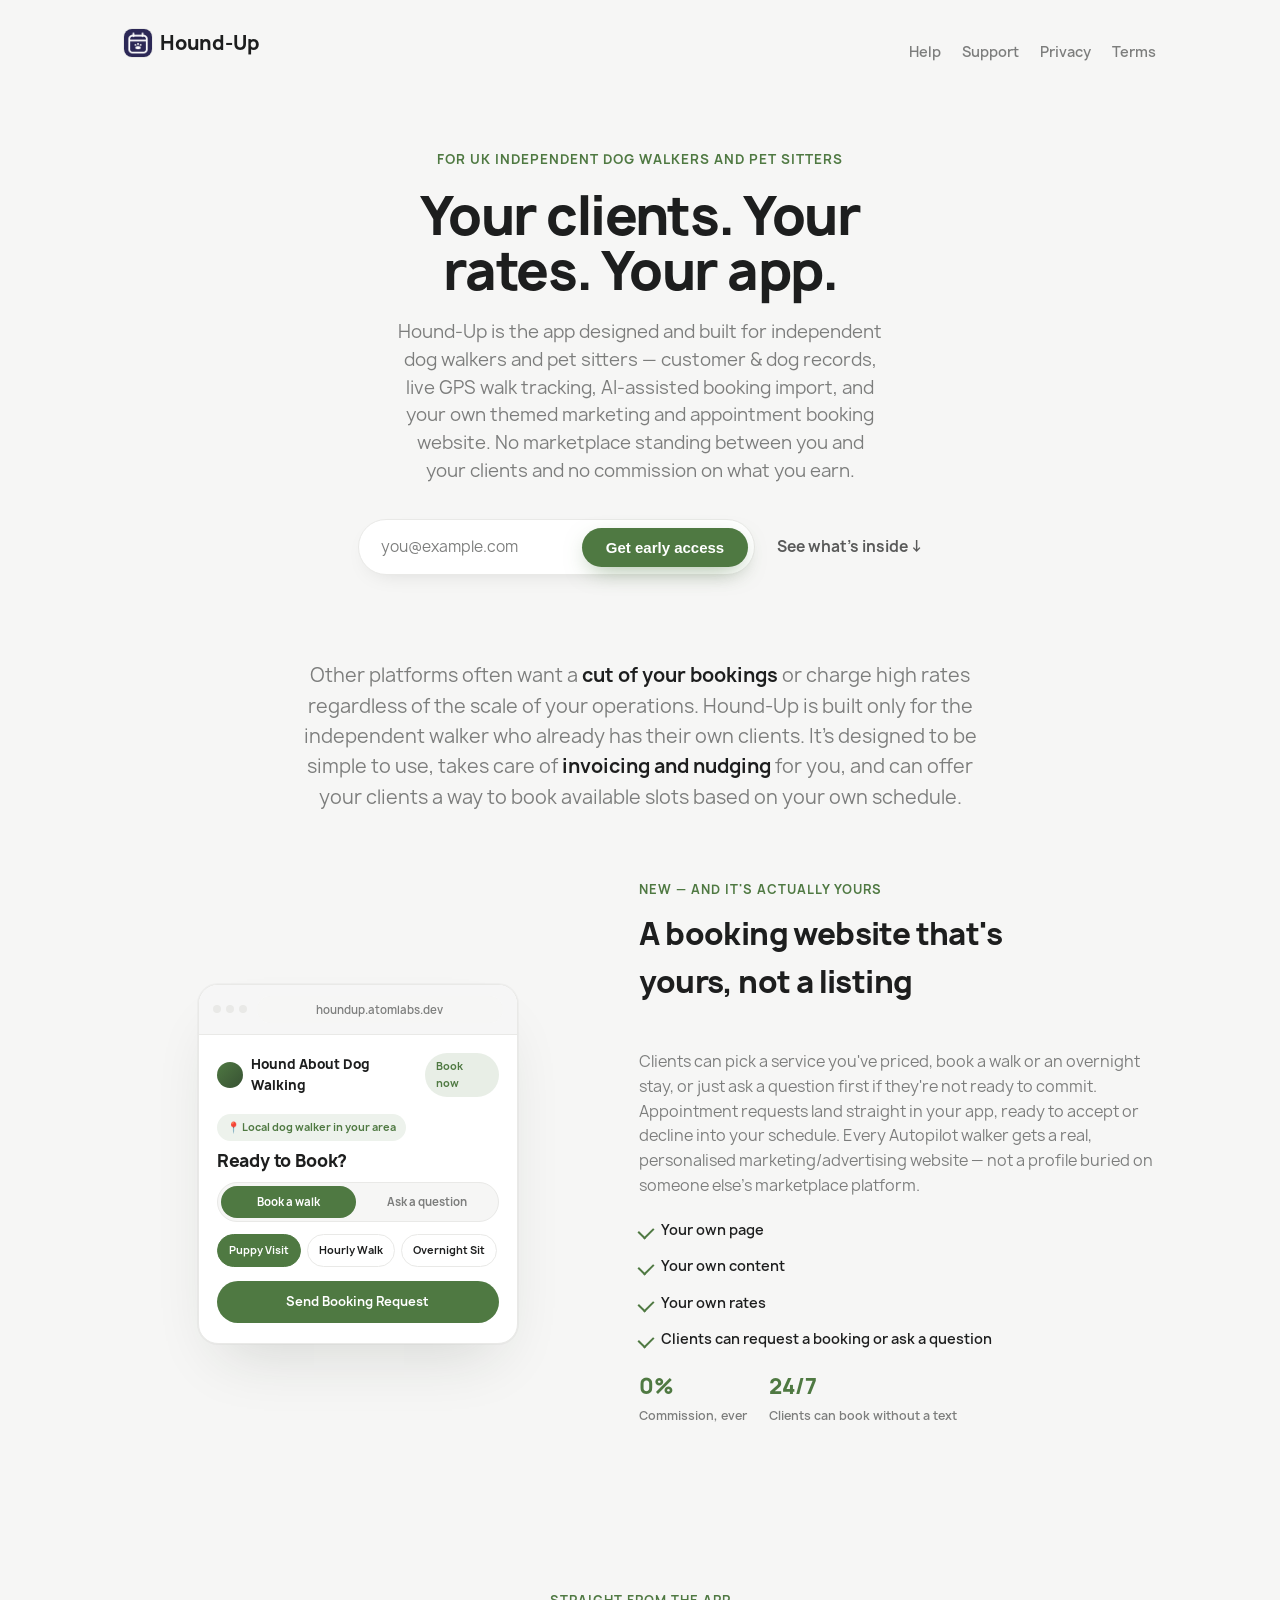
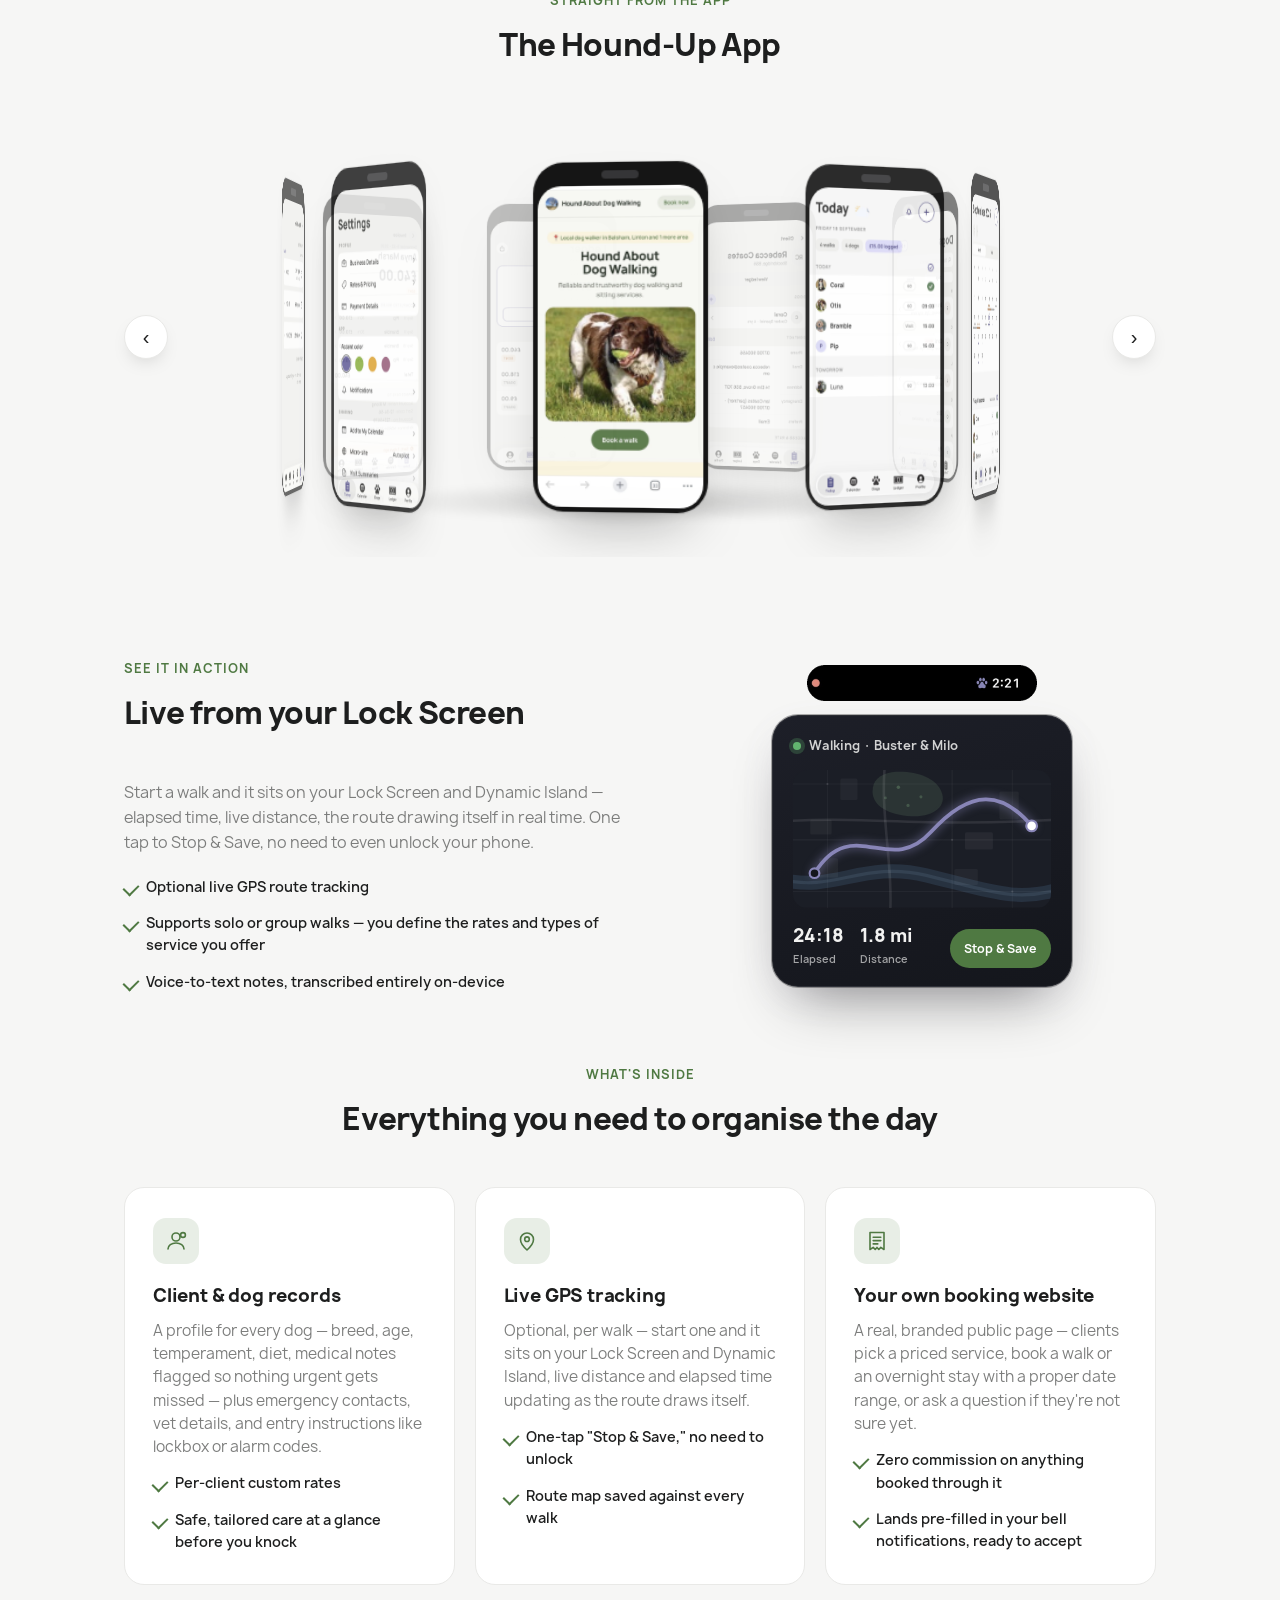
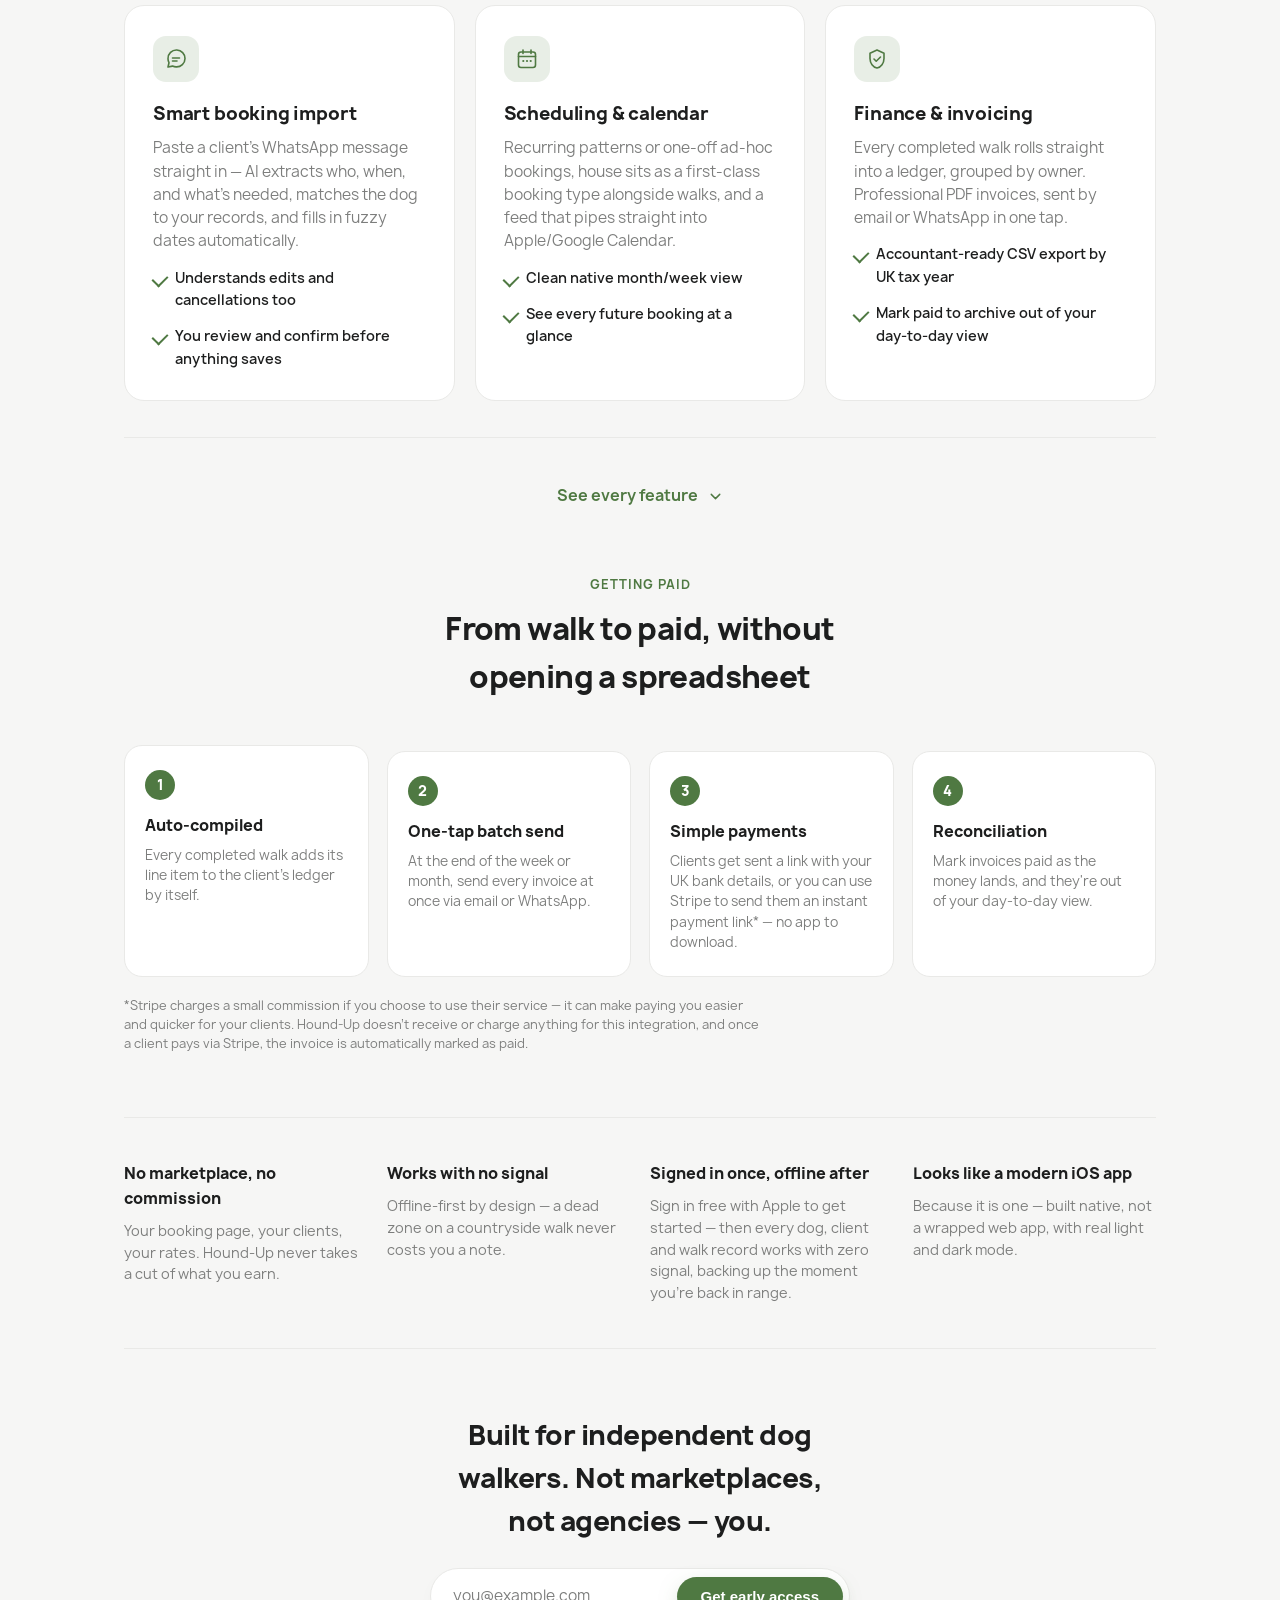
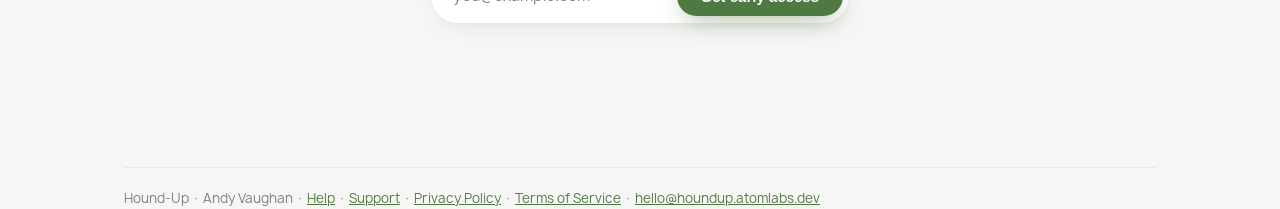
==== index.html @ 6f689011 "Polish marketing copy: consistent audience wording, new hero headline, drop stale beta note Meta tag" ====
<!doctype html>
<html lang="en">
<head>
<meta charset="utf-8">
<meta name="viewport" content="width=device-width, initial-scale=1">
<title>Hound-Up — The dog-walking app built for you, not a marketplace</title>
<meta name="description" content="Hound-Up is the offline-first iOS app built exclusively for UK independent dog walkers and pet sitters — your own branded booking website, live GPS walk tracking, AI-assisted booking import, and invoicing that's entirely yours. No marketplace, no commission, ever.">
<meta property="og:type" content="website">
<meta property="og:url" content="https://houndup.atomlabs.dev/">
<meta property="og:title" content="Hound-Up — The dog-walking app built for you, not a marketplace">
<meta property="og:description" content="The offline-first iOS app built exclusively for UK independent dog walkers and pet sitters — your own branded booking website, live GPS walk tracking, AI-assisted booking import, and invoicing that's entirely yours.">
<meta property="og:image" content="https://houndup.atomlabs.dev/img/screens/today.jpg">
<meta name="twitter:card" content="summary_large_image">
<meta name="twitter:title" content="Hound-Up — The dog-walking app built for you, not a marketplace">
<meta name="twitter:description" content="The offline-first iOS app built exclusively for UK independent dog walkers and pet sitters — your own branded booking website, live GPS walk tracking, AI-assisted booking import, and invoicing that's entirely yours.">
<meta name="twitter:image" content="https://houndup.atomlabs.dev/img/screens/today.jpg">
<link rel="icon" href="img/favicon-32.png" sizes="32x32">
<link rel="icon" href="img/favicon-16.png" sizes="16x16">
<link rel="apple-touch-icon" href="img/apple-touch-icon.png">
<link rel="stylesheet" href="style.css?v=2">
<link rel="stylesheet" href="marketing.css?v=7">
</head>
<body>

<div class="wrap wrap--wide">
  <header class="top">
    <a class="brand" href="/">
      <span class="brand-mark" aria-hidden="true">
        <img src="img/logo-mark.png" alt="" width="32" height="32">
      </span>
      Hound-Up
    </a>
    <nav>
      <a href="/help.html">Help</a>
      <a href="/support.html">Support</a>
      <a href="/privacy.html">Privacy</a>
      <a href="/terms.html">Terms</a>
    </nav>
  </header>
</div>

<main>

  <section class="hero">
    <div class="wrap wrap--wide hero-inner">
      <p class="eyebrow">For UK independent dog walkers and pet sitters</p>
      <h1>Your clients. Your rates. Your app.</h1>
      <p class="hero-sub">Hound-Up is the app designed and built for independent dog walkers and pet
        sitters — customer &amp; dog records, live GPS walk tracking, AI-assisted booking import, and
        your own themed marketing and appointment booking website. No marketplace standing between
        you and your clients and no commission on what you earn.</p>
      <div class="hero-cta">
        <form class="waitlist-form" data-waitlist-form novalidate>
          <label class="sr-only" for="waitlist-email-hero">Email address</label>
          <input class="waitlist-input" id="waitlist-email-hero" type="email" name="email" placeholder="you@example.com" required autocomplete="email">
          <button class="btn-hero" type="submit">Get early access</button>
        </form>
        <a class="btn-ghost" href="#features">See what's inside ↓</a>
      </div>
      <p class="waitlist-status" data-waitlist-status aria-live="polite"></p>
    </div>
  </section>

  <section class="pain reveal">
    <div class="wrap wrap--wide">
      <p class="pain-text">Other platforms often want a <strong>cut of your bookings</strong> or
        charge high rates regardless of the scale of your operations. Hound-Up is built only for
        the independent walker who already has their own clients. It's designed to be simple to
        use, takes care of <strong>invoicing and nudging</strong> for you, and can offer your
        clients a way to book available slots based on your own schedule.</p>
    </div>
  </section>

  <section class="site-showcase">
    <div class="wrap wrap--wide site-showcase-grid">
      <div class="ss-visual reveal" style="--index:0" aria-hidden="true">
        <div class="browser-card">
          <div class="browser-chrome">
            <div class="browser-dots"><span></span><span></span><span></span></div>
            <div class="browser-url">houndup.atomlabs.dev</div>
          </div>
          <div class="bc-body">
            <div class="bc-topbar">
              <div class="bc-brand"><span class="bc-avatar"></span> Hound About Dog Walking</div>
              <span class="bc-book-now">Book now</span>
            </div>
            <span class="bc-pin">📍 Local dog walker in your area</span>
            <h4>Ready to Book?</h4>
            <div class="bc-tabs">
              <div class="bc-tab on">Book a walk</div>
              <div class="bc-tab">Ask a question</div>
            </div>
            <div class="bc-pills">
              <span class="bc-pill on">Puppy Visit</span>
              <span class="bc-pill">Hourly Walk</span>
              <span class="bc-pill">Overnight Sit</span>
            </div>
            <span class="bc-cta">Send Booking Request</span>
          </div>
        </div>
      </div>
      <div class="ss-copy reveal" style="--index:1">
        <p class="section-eyebrow" style="text-align:left">New — and it's actually yours</p>
        <h2 class="section-title" style="text-align:left; margin-left:0;">A booking website that's yours, not a listing</h2>
        <p class="la-text" style="text-align:left; margin-left:0;">Clients can pick a service
          you've priced, book a walk or an overnight stay, or just ask a question first if they're
          not ready to commit. Appointment requests land straight in your app, ready to accept or
          decline into your schedule. Every Autopilot walker gets a real, personalised
          marketing/advertising website — not a profile buried on someone else's marketplace
          platform.</p>
        <ul class="feature-list">
          <li>Your own page</li>
          <li>Your own content</li>
          <li>Your own rates</li>
          <li>Clients can request a booking or ask a question</li>
        </ul>
        <div class="stat-strip">
          <div><b>0%</b><span>Commission, ever</span></div>
          <div><b>24/7</b><span>Clients can book without a text</span></div>
        </div>
      </div>
    </div>
  </section>

  <section class="screens">
    <div class="wrap wrap--wide">
      <p class="section-eyebrow">Straight from the app</p>
      <h2 class="section-title">The Hound-Up App</h2>
      <div class="screens-carousel-wrap">
        <button class="carousel-arrow carousel-prev" type="button" data-carousel-prev aria-label="Previous screenshot">‹</button>
        <div class="carousel3d-stage" data-carousel-stage>
          <div class="carousel3d-ring" data-carousel-ring>
            <div class="carousel3d-card" data-carousel-card>
              <figure class="screen-frame reveal" tabindex="0" role="button" aria-label="Enlarge screenshot: Today screen" data-lightbox-trigger data-full-src="img/screens/today.jpg" data-full-alt="Hound-Up's Today screen, showing a walker's real bookings for the day">
                <img src="img/screens/today.jpg" alt="Hound-Up's Today screen, showing a walker's real bookings for the day" loading="lazy">
              </figure>
            </div>
            <div class="carousel3d-card" data-carousel-card>
              <figure class="screen-frame reveal" tabindex="0" role="button" aria-label="Enlarge screenshot: Calendar screen" data-lightbox-trigger data-full-src="img/screens/calendar.jpg" data-full-alt="Hound-Up's Calendar screen, showing a month of booked walks">
                <img src="img/screens/calendar.jpg" alt="Hound-Up's Calendar screen, showing a month of booked walks" loading="lazy">
              </figure>
            </div>
            <div class="carousel3d-card" data-carousel-card>
              <figure class="screen-frame reveal" tabindex="0" role="button" aria-label="Enlarge screenshot: Dogs screen" data-lightbox-trigger data-full-src="img/screens/dogs.jpg" data-full-alt="Hound-Up's Dogs screen, showing client and dog records with a flagged medical note">
                <img src="img/screens/dogs.jpg" alt="Hound-Up's Dogs screen, showing client and dog records with a flagged medical note" loading="lazy">
              </figure>
            </div>
            <div class="carousel3d-card" data-carousel-card>
              <figure class="screen-frame reveal" tabindex="0" role="button" aria-label="Enlarge screenshot: Client screen" data-lightbox-trigger data-full-src="img/screens/client.jpg" data-full-alt="Hound-Up's Client screen, showing a client's contact details, dogs, and access instructions">
                <img src="img/screens/client.jpg" alt="Hound-Up's Client screen, showing a client's contact details, dogs, and access instructions" loading="lazy">
              </figure>
            </div>
            <div class="carousel3d-card" data-carousel-card>
              <figure class="screen-frame reveal" tabindex="0" role="button" aria-label="Enlarge screenshot: Ledger screen" data-lightbox-trigger data-full-src="img/screens/ledger.jpg" data-full-alt="Hound-Up's Ledger screen, showing outstanding invoices grouped by owner">
                <img src="img/screens/ledger.jpg" alt="Hound-Up's Ledger screen, showing outstanding invoices grouped by owner" loading="lazy">
              </figure>
            </div>
            <div class="carousel3d-card" data-carousel-card>
              <figure class="screen-frame reveal" tabindex="0" role="button" aria-label="Enlarge screenshot: Invoice screen" data-lightbox-trigger data-full-src="img/screens/invoice.jpg" data-full-alt="Hound-Up's Invoice screen, showing a sent invoice's walk-by-walk breakdown and payment status">
                <img src="img/screens/invoice.jpg" alt="Hound-Up's Invoice screen, showing a sent invoice's walk-by-walk breakdown and payment status" loading="lazy">
              </figure>
            </div>
            <div class="carousel3d-card" data-carousel-card>
              <figure class="screen-frame reveal" tabindex="0" role="button" aria-label="Enlarge screenshot: Rates and Pricing screen" data-lightbox-trigger data-full-src="img/screens/rates.jpg" data-full-alt="Hound-Up's Rates and Pricing screen, showing a walker's own priced services">
                <img src="img/screens/rates.jpg" alt="Hound-Up's Rates and Pricing screen, showing a walker's own priced services" loading="lazy">
              </figure>
            </div>
            <div class="carousel3d-card" data-carousel-card>
              <figure class="screen-frame reveal" tabindex="0" role="button" aria-label="Enlarge screenshot: Settings screen" data-lightbox-trigger data-full-src="img/screens/settings.jpg" data-full-alt="Hound-Up's Settings screen, showing the choice of accent colours">
                <img src="img/screens/settings.jpg" alt="Hound-Up's Settings screen, showing the choice of accent colours" loading="lazy">
              </figure>
            </div>
            <div class="carousel3d-card" data-carousel-card>
              <figure class="screen-frame reveal" tabindex="0" role="button" aria-label="Enlarge screenshot: your own booking page" data-lightbox-trigger data-full-src="img/screens/microsite.jpg" data-full-alt="A real Hound-Up walker's own booking page, live on the web">
                <img src="img/screens/microsite.jpg" alt="A real Hound-Up walker's own booking page, live on the web" loading="lazy">
              </figure>
            </div>
          </div>
        </div>
        <button class="carousel-arrow carousel-next" type="button" data-carousel-next aria-label="Next screenshot">›</button>
      </div>
    </div>
  </section>

  <div class="lightbox" data-lightbox aria-hidden="true">
    <button class="lightbox-close" type="button" data-lightbox-close aria-label="Close">✕</button>
    <img data-lightbox-img src="" alt="">
  </div>

  <section class="live-activity">
    <div class="wrap wrap--wide live-activity-grid">
      <div class="live-activity-copy reveal" style="--index:0">
        <p class="section-eyebrow" style="text-align:left">See it in action</p>
        <h2 class="section-title" style="text-align:left; margin-left:0;">Live from your Lock Screen</h2>
        <p class="la-text">Start a walk and it sits on your Lock Screen and Dynamic Island —
          elapsed time, live distance, the route drawing itself in real time. One tap to Stop &amp;
          Save, no need to even unlock your phone.</p>
        <ul class="feature-list">
          <li>Optional live GPS route tracking</li>
          <li>Supports solo or group walks — you define the rates and types of service you offer</li>
          <li>Voice-to-text notes, transcribed entirely on-device</li>
        </ul>
      </div>
      <div class="la-visual reveal" style="--index:1" aria-hidden="true">
        <img class="la-island-shot" src="img/screens/dynamic-island.png" alt="A real Dynamic Island showing a live Hound-Up walk, 2 minutes 21 seconds in" loading="lazy">
        <div class="la-card">
          <div class="la-card-top">
            <span class="la-dot"></span>
            <span>Walking &middot; Buster &amp; Milo</span>
          </div>
          <div class="la-map">
            <svg class="la-map-bg" viewBox="0 0 240 128" preserveAspectRatio="none">
              <rect width="240" height="128" fill="#1b1e26"/>

              <!-- Park — an organic blob, not a rectangle, with a scatter of tree dots -->
              <path d="M92 2C112 0,132 6,138 20C144 34,130 44,110 43C90 42,74 34,74 20C74 10,80 4,92 2Z" fill="#7fa87f" opacity="0.16"/>
              <circle cx="98" cy="16" r="1.6" fill="#7fa87f" opacity="0.35"/>
              <circle cx="119" cy="25" r="1.4" fill="#7fa87f" opacity="0.3"/>
              <circle cx="107" cy="33" r="1.5" fill="#7fa87f" opacity="0.3"/>
              <circle cx="86" cy="26" r="1.3" fill="#7fa87f" opacity="0.28"/>

              <!-- River — a soft outer band with a brighter centre line, like light on water -->
              <path d="M-10 102C38 114,66 84,124 98S208 124,250 110" stroke="#6f9fd6" stroke-opacity="0.15" stroke-width="13" fill="none" stroke-linecap="round"/>
              <path d="M-10 102C38 114,66 84,124 98S208 124,250 110" stroke="#a9c9e8" stroke-opacity="0.1" stroke-width="3" fill="none" stroke-linecap="round"/>

              <!-- City blocks, irregular sizes rather than a repeating tile -->
              <rect x="16" y="46" width="20" height="14" rx="1.5" fill="#ffffff" opacity="0.045"/>
              <rect x="44" y="8" width="16" height="20" rx="1.5" fill="#ffffff" opacity="0.04"/>
              <rect x="160" y="58" width="26" height="16" rx="1.5" fill="#ffffff" opacity="0.05"/>
              <rect x="192" y="20" width="18" height="26" rx="1.5" fill="#ffffff" opacity="0.045"/>
              <rect x="150" y="92" width="22" height="15" rx="1.5" fill="#ffffff" opacity="0.04"/>
              <rect x="24" y="82" width="18" height="18" rx="1.5" fill="#ffffff" opacity="0.045"/>

              <!-- Minor residential streets — thin, dim, unevenly spaced -->
              <path d="M-10 13H250" stroke="#ffffff" stroke-opacity="0.045"/>
              <path d="M-10 65H250" stroke="#ffffff" stroke-opacity="0.05"/>
              <path d="M-10 113H250" stroke="#ffffff" stroke-opacity="0.04"/>
              <path d="M32-10V140" stroke="#ffffff" stroke-opacity="0.045"/>
              <path d="M148-10V140" stroke="#ffffff" stroke-opacity="0.05"/>
              <path d="M204-10V140" stroke="#ffffff" stroke-opacity="0.04"/>

              <!-- Arterial roads — thicker, brighter, gently curved rather than ruler-straight -->
              <path d="M-10 48C60 42,120 54,250 46" stroke="#ffffff" stroke-opacity="0.09" stroke-width="2.4" stroke-linecap="round" fill="none"/>
              <path d="M86-10C80 40,94 88,90 140" stroke="#ffffff" stroke-opacity="0.09" stroke-width="2.4" stroke-linecap="round" fill="none"/>

              <!-- Intersection markers -->
              <circle cx="32" cy="13" r="1" fill="#ffffff" opacity="0.12"/>
              <circle cx="148" cy="65" r="1" fill="#ffffff" opacity="0.12"/>
              <circle cx="204" cy="113" r="1" fill="#ffffff" opacity="0.12"/>
            </svg>
            <svg class="la-route" viewBox="0 0 240 128" fill="none">
              <path class="la-route-shadow" d="M20 96C55 40,90 100,128 58S195 20,222 52"/>
              <path class="la-route-line" d="M20 96C55 40,90 100,128 58S195 20,222 52"/>
              <circle class="la-route-start" cx="20" cy="96" r="4.5"/>
              <g transform="translate(222 52)">
                <circle class="la-pulse" r="5"/>
                <circle class="la-dot-current" r="5"/>
              </g>
            </svg>
          </div>
          <div class="la-card-bottom">
            <div><b>24:18</b><span>Elapsed</span></div>
            <div><b>1.8 mi</b><span>Distance</span></div>
            <button class="la-stop" type="button">Stop &amp; Save</button>
          </div>
        </div>
      </div>
    </div>
  </section>

  <section class="features" id="features">
    <div class="wrap wrap--wide">
      <p class="section-eyebrow">What's inside</p>
      <h2 class="section-title">Everything you need to organise the day</h2>

      <div class="feature-grid">

        <article class="feature-card reveal" style="--index:0">
          <div class="feature-icon" aria-hidden="true">
            <svg viewBox="0 0 24 24" fill="none"><path d="M12 12a4 4 0 100-8 4 4 0 000 8zM4 20c0-3.5 3.5-6 8-6s8 2.5 8 6" stroke="currentColor" stroke-width="1.6" stroke-linecap="round" stroke-linejoin="round"/><circle cx="19" cy="6" r="2.4" stroke="currentColor" stroke-width="1.6"/></svg>
          </div>
          <h3>Client &amp; dog records</h3>
          <p>A profile for every dog — breed, age, temperament, diet, medical notes flagged so
            nothing urgent gets missed — plus emergency contacts, vet details, and entry
            instructions like lockbox or alarm codes.</p>
          <ul class="feature-list">
            <li>Per-client custom rates</li>
            <li>Safe, tailored care at a glance before you knock</li>
          </ul>
        </article>

        <article class="feature-card reveal" style="--index:1">
          <div class="feature-icon" aria-hidden="true">
            <svg viewBox="0 0 24 24" fill="none"><path d="M12 21s-6.5-5.8-6.5-10.5A6.5 6.5 0 0112 4a6.5 6.5 0 016.5 6.5C18.5 15.2 12 21 12 21z" stroke="currentColor" stroke-width="1.6" stroke-linejoin="round"/><circle cx="12" cy="10.2" r="2.3" stroke="currentColor" stroke-width="1.6"/></svg>
          </div>
          <h3>Live GPS tracking</h3>
          <p>Optional, per walk — start one and it sits on your Lock Screen and Dynamic Island,
            live distance and elapsed time updating as the route draws itself.</p>
          <ul class="feature-list">
            <li>One-tap "Stop &amp; Save," no need to unlock</li>
            <li>Route map saved against every walk</li>
          </ul>
        </article>

        <article class="feature-card reveal" style="--index:2">
          <div class="feature-icon" aria-hidden="true">
            <svg viewBox="0 0 24 24" fill="none"><path d="M5 3.5h14v17l-3.2-2.1-2 2.1-1.8-2.1-1.8 2.1-2-2.1L5 20.5v-17z" stroke="currentColor" stroke-width="1.6" stroke-linejoin="round"/><path d="M8.2 8.3h7.6M8.2 11.6h7.6M8.2 14.9h4.6" stroke="currentColor" stroke-width="1.6" stroke-linecap="round"/></svg>
          </div>
          <h3>Your own booking website</h3>
          <p>A real, branded public page — clients pick a priced service, book a walk or an
            overnight stay with a proper date range, or ask a question if they're not sure yet.</p>
          <ul class="feature-list">
            <li>Zero commission on anything booked through it</li>
            <li>Lands pre-filled in your bell notifications, ready to accept</li>
          </ul>
        </article>

        <article class="feature-card reveal" style="--index:3">
          <div class="feature-icon" aria-hidden="true">
            <svg viewBox="0 0 24 24" fill="none"><path d="M21 11.5a8.4 8.4 0 01-8.9 8.4c-1.3 0-2.5-.3-3.6-.8L4 20l1-4.3a8.3 8.3 0 01-1-4A8.4 8.4 0 0112.9 3a8.5 8.5 0 018.1 8.5z" stroke="currentColor" stroke-width="1.6" stroke-linejoin="round"/><path d="M8.5 11h7M8.5 14h4.5" stroke="currentColor" stroke-width="1.6" stroke-linecap="round"/></svg>
          </div>
          <h3>Smart booking import</h3>
          <p>Paste a client's WhatsApp message straight in — AI extracts who, when, and what's
            needed, matches the dog to your records, and fills in fuzzy dates automatically.</p>
          <ul class="feature-list">
            <li>Understands edits and cancellations too</li>
            <li>You review and confirm before anything saves</li>
          </ul>
        </article>

        <article class="feature-card reveal" style="--index:4">
          <div class="feature-icon" aria-hidden="true">
            <svg viewBox="0 0 24 24" fill="none"><rect x="3.5" y="5" width="17" height="15.5" rx="2.5" stroke="currentColor" stroke-width="1.6"/><path d="M3.5 9.5h17M8 3v3.5M16 3v3.5" stroke="currentColor" stroke-width="1.6" stroke-linecap="round"/><circle cx="8.3" cy="14" r="1.1" fill="currentColor"/><circle cx="12" cy="14" r="1.1" fill="currentColor"/><circle cx="15.7" cy="14" r="1.1" fill="currentColor"/></svg>
          </div>
          <h3>Scheduling &amp; calendar</h3>
          <p>Recurring patterns or one-off ad-hoc bookings, house sits as a first-class booking
            type alongside walks, and a feed that pipes straight into Apple/Google Calendar.</p>
          <ul class="feature-list">
            <li>Clean native month/week view</li>
            <li>See every future booking at a glance</li>
          </ul>
        </article>

        <article class="feature-card reveal" style="--index:5">
          <div class="feature-icon" aria-hidden="true">
            <svg viewBox="0 0 24 24" fill="none"><path d="M12 3l7 3.2v5.3c0 4.6-3 8.7-7 9.5-4-.8-7-4.9-7-9.5V6.2L12 3z" stroke="currentColor" stroke-width="1.6" stroke-linejoin="round"/><path d="M9 12l2.2 2.2L15.5 10" stroke="currentColor" stroke-width="1.6" stroke-linecap="round" stroke-linejoin="round"/></svg>
          </div>
          <h3>Finance &amp; invoicing</h3>
          <p>Every completed walk rolls straight into a ledger, grouped by owner. Professional
            PDF invoices, sent by email or WhatsApp in one tap.</p>
          <ul class="feature-list">
            <li>Accountant-ready CSV export by UK tax year</li>
            <li>Mark paid to archive out of your day-to-day view</li>
          </ul>
        </article>

      </div>

      <details class="all-features reveal">
        <summary>
          <span>See every feature</span>
          <svg viewBox="0 0 24 24" fill="none" class="chev"><path d="M6 9l6 6 6-6" stroke="currentColor" stroke-width="2" stroke-linecap="round" stroke-linejoin="round"/></svg>
        </summary>

        <div class="all-features-body">

          <div class="feat-topic">
            <h3>🐕 Client &amp; Dog Records</h3>
            <ul>
              <li>Full profile per dog — breed, sex, age (or birthdate), temperament, diet notes</li>
              <li>Medical notes with a flagged <strong>MEDICAL</strong> badge so nothing urgent gets missed</li>
              <li>Vet name, phone and address on file for every dog</li>
              <li>Emergency contacts and home-entry instructions (lockbox codes, alarm codes) stored per client</li>
              <li>Custom rates per client — override your defaults for anyone, without fuss</li>
              <li>Dog photos and colour-tagged avatars throughout the app</li>
            </ul>
          </div>

          <div class="feat-topic">
            <h3>🌐 Your Own Booking Website</h3>
            <ul>
              <li>A real, branded public page for your business — not a listing on somebody else's marketplace <span class="pro-tag">Pro</span></li>
              <li>Clients pick from your own priced services — a flat-rate visit, an hourly walk, or an overnight sit</li>
              <li>Overnight-sit bookings collect a proper FROM/TO date range, never squeezed into a single day</li>
              <li>A separate "Ask a question" enquiry form for anyone not ready to pick a date yet</li>
              <li>Every request lands pre-filled in your bell notifications — accept and it opens already knowing the service, the date and, where it can, the client</li>
              <li>Enquiries email straight to your own inbox as well, so nothing gets missed</li>
              <li>Publish a live availability calendar so clients see your free slots before they even ask <span class="pro-tag">Pro</span></li>
              <li>Zero commission, ever — every booking made through your page is entirely yours</li>
            </ul>
          </div>

          <div class="feat-topic">
            <h3>📅 Scheduling &amp; Calendar</h3>
            <ul>
              <li>Recurring schedules (e.g. every Mon/Wed/Fri, or alternate-week fortnightly patterns)</li>
              <li>One-off ad-hoc bookings in seconds</li>
              <li>Clean native month/week calendar view</li>
              <li><strong>House sits</strong> built in as a first-class booking type alongside walks — hourly or multi-night, billed correctly either way</li>
              <li>Subscribeable calendar feed — pipe your bookings straight into Apple/Google Calendar</li>
            </ul>
          </div>

          <div class="feat-topic">
            <h3>🚶 Walk Logging &amp; Live Tracking</h3>
            <ul>
              <li>Log a walk before you go, or after the fact — no rigid timers required</li>
              <li>Flat-rate visits or hourly walks, billed automatically at the right rate</li>
              <li>Group walks with multiple dogs in one entry</li>
              <li><strong>Live GPS route tracking</strong> with real-time distance and duration</li>
              <li><strong>Dynamic Island &amp; Lock Screen</strong> live activity — see your walk running right from the lock screen, with a one-tap "Stop &amp; Save"</li>
              <li>Voice-to-text walk notes, transcribed entirely <strong>on-device</strong> — nothing ever leaves the phone</li>
              <li>Route map saved against every completed walk</li>
            </ul>
          </div>

          <div class="feat-topic">
            <h3>📩 Smart Booking Import</h3>
            <ul>
              <li>Paste a client's WhatsApp/text message straight in — AI extracts who, when, and what's needed</li>
              <li>Understands new bookings, recurring requests, <em>and</em> edits/cancellations to existing bookings</li>
              <li>Auto-matches the dog mentioned to your existing records</li>
              <li>Fills in fuzzy dates ("next Tuesday afternoon"), durations ("an hour's walk") and weekday patterns automatically</li>
              <li>You review and confirm everything before it's saved — always in control</li>
            </ul>
          </div>

          <div class="feat-topic">
            <h3>💷 Invoicing &amp; Finance</h3>
            <ul>
              <li>Every completed walk/sit rolls automatically into a per-client ledger</li>
              <li>Professional PDF invoices with your logo, business name and bank details</li>
              <li>Send invoices by email or WhatsApp in one tap</li>
              <li>Mark invoices paid and archive them out of your daily view</li>
              <li>Manual payment reminders (nudges) for anything overdue</li>
              <li>Monthly invoicing reminder notification, set to whatever day suits you</li>
              <li><strong>Accountant-ready CSV export by UK tax year</strong> (6 April–5 April, HMRC's own convention) — hand it straight to your accountant</li>
              <li>Accept <strong>card and Apple Pay</strong> via Stripe payment links — sign in free and we'll email you the moment you're paid</li>
              <li>Auto-nudge overdue invoices even with the app closed <span class="pro-tag">Pro</span></li>
              <li>Automatic post-walk visit summary emails to owners <span class="pro-tag">Pro</span></li>
            </ul>
          </div>

          <div class="feat-topic">
            <h3>🔒 Privacy &amp; Reliability</h3>
            <ul>
              <li>Sign in free with Apple to get started — no email, no password, takes a few seconds</li>
              <li>Works fully offline after that — client records, scheduling and walk logging all work with zero signal</li>
              <li>Everything — clients, dogs, walks, invoices, your own business profile — backs up automatically and stays in sync across your devices from the moment you sign in</li>
              <li>No ads, no analytics, no data harvesting</li>
              <li>Manual backup export/import any time</li>
            </ul>
          </div>

          <div class="feat-topic">
            <h3>🎨 Design</h3>
            <ul>
              <li>Modern, native iOS look and feel — Manrope type, clean cards, no clunk</li>
              <li>Full light and dark mode support, plus a choice of accent colours</li>
            </ul>
          </div>

          <div class="pro-summary">
            <p><strong>Free forever</strong> — every core workflow above: dogs, scheduling,
              walk/sit logging with live tracking, invoicing, ledger, card payments, manual send &amp; nudge,
              plus up to 10 active clients. Sign in free (Apple ID, no email or password) and it's all backed
              up and synced across your devices too, with your choice of email and/or an instant push the
              moment a client pays.</p>
            <p><strong>Autopilot</strong> — £9.99/mo: unlimited clients, your own booking website with
              a live availability page, instant booking-request push alerts, and auto-chasing overdue
              invoices by itself, even with the app closed.</p>
          </div>

        </div>
      </details>

    </div>
  </section>

  <section class="flow">
    <div class="wrap wrap--wide">
      <p class="section-eyebrow">Getting paid</p>
      <h2 class="section-title">From walk to paid, without opening a spreadsheet</h2>

      <ol class="flow-steps">
        <li class="reveal" style="--index:0">
          <span class="flow-num">1</span>
          <div>
            <h4>Auto-compiled</h4>
            <p>Every completed walk adds its line item to the client's ledger by itself.</p>
          </div>
        </li>
        <li class="reveal" style="--index:1">
          <span class="flow-num">2</span>
          <div>
            <h4>One-tap batch send</h4>
            <p>At the end of the week or month, send every invoice at once via email or WhatsApp.</p>
          </div>
        </li>
        <li class="reveal" style="--index:2">
          <span class="flow-num">3</span>
          <div>
            <h4>Simple payments</h4>
            <p>Clients get sent a link with your UK bank details, or you can use Stripe to send
              them an instant payment link* — no app to download.</p>
          </div>
        </li>
        <li class="reveal" style="--index:3">
          <span class="flow-num">4</span>
          <div>
            <h4>Reconciliation</h4>
            <p>Mark invoices paid as the money lands, and they're out of your day-to-day view.</p>
          </div>
        </li>
      </ol>
      <p class="flow-footnote">*Stripe charges a small commission if you choose to use their
        service — it can make paying you easier and quicker for your clients. Hound-Up doesn't
        receive or charge anything for this integration, and once a client pays via Stripe, the
        invoice is automatically marked as paid.</p>
    </div>
  </section>

  <section class="built-for">
    <div class="wrap wrap--wide">
      <div class="built-for-grid">
        <div class="built-for-item reveal" style="--index:0">
          <h4>No marketplace, no commission</h4>
          <p>Your booking page, your clients, your rates. Hound-Up never takes a cut of what you earn.</p>
        </div>
        <div class="built-for-item reveal" style="--index:1">
          <h4>Works with no signal</h4>
          <p>Offline-first by design — a dead zone on a countryside walk never costs you a note.</p>
        </div>
        <div class="built-for-item reveal" style="--index:2">
          <h4>Signed in once, offline after</h4>
          <p>Sign in free with Apple to get started — then every dog, client and walk record works with zero signal, backing up the moment you're back in range.</p>
        </div>
        <div class="built-for-item reveal" style="--index:3">
          <h4>Looks like a modern iOS app</h4>
          <p>Because it is one — built native, not a wrapped web app, with real light and dark mode.</p>
        </div>
      </div>
    </div>
  </section>

  <section class="final-cta">
    <div class="wrap wrap--wide final-cta-inner reveal">
      <h2>Built for independent dog walkers. Not marketplaces, not agencies — you.</h2>
      <form class="waitlist-form" data-waitlist-form novalidate>
        <label class="sr-only" for="waitlist-email-footer">Email address</label>
        <input class="waitlist-input" id="waitlist-email-footer" type="email" name="email" placeholder="you@example.com" required autocomplete="email">
        <button class="btn-hero" type="submit">Get early access</button>
      </form>
      <p class="waitlist-status" data-waitlist-status aria-live="polite"></p>
    </div>
  </section>

</main>

<div class="wrap wrap--wide">
  <footer>
    Hound-Up &middot; Andy Vaughan &middot; <a href="/help.html">Help</a> &middot; <a href="/support.html">Support</a> &middot; <a href="/privacy.html">Privacy Policy</a> &middot; <a href="/terms.html">Terms of Service</a> &middot; <a href="mailto:hello@houndup.atomlabs.dev">hello@houndup.atomlabs.dev</a>
  </footer>
</div>

<script src="reveal.js?v=1" defer></script>
<script src="carousel.js?v=1" defer></script>
<script src="waitlist.js?v=1" defer></script>
</body>
</html>
---- style.css ----
/* Neutrals match Hound-Up's own design tokens exactly — see
   Packages/DesignSystem/Sources/DesignSystem/Colors/ColorTokens.swift
   in the app repo (canvas/surface/ink/mutedBody/hairline). --accent is
   the microsite's own "meadow" green (supabase/functions/render-microsite/
   index.ts's THEMES.meadow), not the app's in-app Indigo — every web page
   (this one, help/terms/privacy/support) uses this same fixed brand
   colour, not a per-walker one. */
:root {
  --bg: #f6f6f5;
  --surface: #ffffff;
  --ink: #1d1e1e;
  --muted: #7c7d7c;
  --hairline: #e9e9e7;
  --accent: #4F7942;
  --accent-ink: #ffffff;
}

@media (prefers-color-scheme: dark) {
  :root {
    --bg: #111212;
    --surface: #1a1b1b;
    --ink: #eeefef;
    --muted: #868888;
    --hairline: #272828;
    --accent: #7FB86A;
    --accent-ink: #14210F;
  }
}

:root[data-theme="dark"] {
  --bg: #111212;
  --surface: #1a1b1b;
  --ink: #eeefef;
  --muted: #868888;
  --hairline: #272828;
  --accent: #7FB86A;
  --accent-ink: #14210F;
}

:root[data-theme="light"] {
  --bg: #f6f6f5;
  --surface: #ffffff;
  --ink: #1d1e1e;
  --muted: #7c7d7c;
  --hairline: #e9e9e7;
  --accent: #4F7942;
  --accent-ink: #ffffff;
}

* { box-sizing: border-box; }

.sr-only {
  position: absolute;
  width: 1px;
  height: 1px;
  padding: 0;
  margin: -1px;
  overflow: hidden;
  clip: rect(0, 0, 0, 0);
  white-space: nowrap;
  border: 0;
}

body {
  margin: 0;
  background: var(--bg);
  color: var(--ink);
  font-family: -apple-system, BlinkMacSystemFont, "Segoe UI", Helvetica, Arial, sans-serif;
  line-height: 1.6;
}

.wrap {
  max-width: 680px;
  margin: 0 auto;
  padding: 56px 24px 96px;
}

header.top {
  display: flex;
  align-items: baseline;
  justify-content: space-between;
  gap: 16px;
  margin-bottom: 40px;
  padding-bottom: 20px;
  border-bottom: 1px solid var(--hairline);
}

header.top .brand-group {
  display: flex;
  align-items: baseline;
  gap: 8px;
}

header.top .brand {
  font-weight: 800;
  font-size: 17px;
  letter-spacing: -0.01em;
  color: var(--ink);
  text-decoration: none;
}

header.top .brand-tag {
  display: none;
  font-size: 12px;
  font-weight: 600;
  color: var(--muted);
}

header.top nav a {
  color: var(--muted);
  text-decoration: none;
  font-size: 14px;
  font-weight: 600;
  margin-left: 18px;
}

header.top nav a:hover,
header.top nav a[aria-current="page"] {
  color: var(--accent);
}

h1 {
  font-size: 30px;
  letter-spacing: -0.02em;
  text-wrap: balance;
  margin: 0 0 6px;
}

.meta {
  color: var(--muted);
  font-size: 14px;
  margin-bottom: 40px;
}

h2 {
  font-size: 19px;
  margin: 40px 0 12px;
  letter-spacing: -0.01em;
}

p, li {
  font-size: 15.5px;
  color: var(--ink);
}

ul {
  padding-left: 22px;
}

li + li {
  margin-top: 6px;
}

strong {
  font-weight: 700;
}

a {
  color: var(--accent);
}

.card {
  background: var(--surface);
  border: 1px solid var(--hairline);
  border-radius: 14px;
  padding: 20px 22px;
  margin: 20px 0;
}

.card p:first-child { margin-top: 0; }
.card p:last-child { margin-bottom: 0; }

footer {
  margin-top: 56px;
  padding-top: 20px;
  border-top: 1px solid var(--hairline);
  color: var(--muted);
  font-size: 13px;
}

.index-links {
  display: flex;
  flex-direction: column;
  gap: 12px;
  margin-top: 28px;
}

.index-links a {
  display: block;
  background: var(--surface);
  border: 1px solid var(--hairline);
  border-radius: 14px;
  padding: 16px 20px;
  text-decoration: none;
  color: var(--ink);
  font-weight: 700;
  font-size: 15.5px;
}

.index-links a:hover {
  border-color: var(--accent);
}

.index-links span {
  display: block;
  font-weight: 500;
  color: var(--muted);
  font-size: 13.5px;
  margin-top: 4px;
}

.field {
  display: flex;
  flex-direction: column;
  gap: 6px;
  margin-bottom: 18px;
}

.field label {
  font-size: 13.5px;
  font-weight: 700;
  color: var(--muted);
}

.field input,
.field textarea {
  font: inherit;
  font-size: 15.5px;
  color: var(--ink);
  background: var(--surface);
  border: 1px solid var(--hairline);
  border-radius: 10px;
  padding: 11px 13px;
  width: 100%;
}

.field textarea {
  resize: vertical;
  min-height: 72px;
}

.field input:focus,
.field textarea:focus {
  outline: 2px solid var(--accent);
  outline-offset: 1px;
}

.btn {
  display: inline-block;
  font: inherit;
  font-size: 15.5px;
  font-weight: 700;
  color: var(--accent-ink);
  background: var(--accent);
  border: none;
  border-radius: 10px;
  padding: 13px 20px;
  cursor: pointer;
  width: 100%;
}

.btn:disabled {
  opacity: 0.6;
  cursor: default;
}

.btn-secondary {
  display: inline-block;
  font: inherit;
  font-size: 15.5px;
  font-weight: 700;
  color: var(--ink);
  background: transparent;
  border: 1px solid var(--hairline);
  border-radius: 10px;
  padding: 13px 20px;
  cursor: pointer;
  width: 100%;
}

.btn-row {
  display: flex;
  gap: 10px;
  margin-top: 4px;
}

.btn-row .btn,
.btn-row .btn-secondary {
  width: auto;
  flex: 1;
}

.review-list {
  display: grid;
  grid-template-columns: auto 1fr;
  gap: 8px 16px;
  margin: 16px 0;
}

.review-list dt {
  font-size: 13.5px;
  font-weight: 700;
  color: var(--muted);
}

.review-list dd {
  margin: 0;
  font-size: 15.5px;
  color: var(--ink);
}

.form-error {
  color: #a1483c;
  font-size: 13.5px;
  margin: -8px 0 16px;
}

.avail-legend {
  display: flex;
  align-items: center;
  gap: 8px;
  font-size: 12.5px;
  color: var(--muted);
  margin-bottom: 16px;
}

.avail-legend .swatch {
  display: inline-block;
  width: 14px;
  height: 14px;
  border-radius: 4px;
  background: color-mix(in srgb, var(--accent) 14%, var(--surface));
  border: 1px solid color-mix(in srgb, var(--accent) 35%, transparent);
}

.month-label {
  font-size: 13px;
  font-weight: 800;
  color: var(--ink);
  margin-bottom: 8px;
}

.day-strip {
  display: flex;
  gap: 8px;
  overflow-x: auto;
  padding: 2px 2px 10px;
  margin-bottom: 14px;
  border-bottom: 1px solid var(--hairline);
  -webkit-overflow-scrolling: touch;
  scrollbar-width: none;
}

.day-strip::-webkit-scrollbar {
  display: none;
}

.day-btn {
  flex: 0 0 auto;
  display: flex;
  flex-direction: column;
  align-items: center;
  gap: 5px;
  min-width: 46px;
  padding: 8px 10px;
  border-radius: 12px;
  border: 1px solid var(--hairline);
  background: var(--surface);
  font: inherit;
  cursor: pointer;
  -webkit-tap-highlight-color: transparent;
}

.day-btn .weekday {
  font-size: 10.5px;
  font-weight: 700;
  text-transform: uppercase;
  letter-spacing: 0.03em;
  color: var(--muted);
}

.day-btn .daynum {
  font-size: 15px;
  font-weight: 800;
  color: var(--ink);
  white-space: nowrap;
}

.day-btn .daynum.with-month {
  font-size: 12.5px;
}

.day-btn .dot {
  width: 5px;
  height: 5px;
  border-radius: 999px;
  background: color-mix(in srgb, var(--accent) 55%, transparent);
}

.day-btn.closed .dot,
.day-btn.full .dot {
  background: var(--hairline);
}

.day-btn.selected {
  border-color: var(--accent);
  background: color-mix(in srgb, var(--accent) 10%, var(--surface));
}

.day-btn.selected .weekday,
.day-btn.selected .daynum {
  color: var(--accent);
}

.avail-day-label {
  display: flex;
  align-items: center;
  gap: 8px;
  font-size: 13.5px;
  font-weight: 700;
  color: var(--ink);
  margin-bottom: 9px;
}

.today-tag {
  font-size: 10.5px;
  font-weight: 700;
  text-transform: uppercase;
  letter-spacing: 0.03em;
  color: var(--accent-ink);
  background: var(--accent);
  padding: 2px 7px;
  border-radius: 999px;
}

.avail-status {
  font-size: 13.5px;
  color: var(--muted);
}

.avail-chips {
  display: flex;
  flex-wrap: wrap;
  gap: 8px;
}

.avail-chip {
  font: inherit;
  font-size: 13.5px;
  font-weight: 700;
  color: var(--accent);
  background: color-mix(in srgb, var(--accent) 12%, var(--surface));
  border: 1px solid color-mix(in srgb, var(--accent) 32%, transparent);
  border-radius: 999px;
  padding: 7px 14px;
  cursor: pointer;
  transition: background-color 0.12s ease, color 0.12s ease, border-color 0.12s ease;
  /* iOS Safari leaves a tap in a "stuck" :hover/highlight state that can
     visually compete with the .selected background applied right after
     the tap — this is exactly what made a picked chip look unchanged on
     a real phone even though the class toggle itself was correct. */
  -webkit-tap-highlight-color: transparent;
}

.avail-chip:hover {
  background: color-mix(in srgb, var(--accent) 22%, var(--surface));
}

.avail-chip.selected,
.avail-chip.selected:hover {
  color: var(--accent-ink);
  background: var(--accent);
  border-color: var(--accent);
}

.avail-busy-note {
  margin-top: 9px;
  font-size: 12.5px;
  color: var(--muted);
}
---- marketing.css ----
/* Hound-Up marketing landing page — layers on top of style.css's existing
   --bg/--surface/--ink/--muted/--hairline/--accent/--accent-ink tokens, so
   light/dark mode (and the data-theme override) keep working with zero
   extra logic here. Manrope is the app's own real typeface (see
   Packages/DesignSystem/Sources/DesignSystem/Typography/Font+Manrope.swift
   in the app repo) — the .otf files in fonts/ are copied straight from
   there, same font the app itself ships, not a substitute. Licensed under
   the SIL Open Font License (see fonts/OFL.txt). */

@font-face {
  font-family: "Manrope";
  font-style: normal;
  font-weight: 400;
  font-display: swap;
  src: url("fonts/Manrope-Regular.otf") format("opentype");
}
@font-face {
  font-family: "Manrope";
  font-style: normal;
  font-weight: 500;
  font-display: swap;
  src: url("fonts/Manrope-Medium.otf") format("opentype");
}
@font-face {
  font-family: "Manrope";
  font-style: normal;
  font-weight: 600;
  font-display: swap;
  src: url("fonts/Manrope-SemiBold.otf") format("opentype");
}
@font-face {
  font-family: "Manrope";
  font-style: normal;
  font-weight: 700;
  font-display: swap;
  src: url("fonts/Manrope-Bold.otf") format("opentype");
}
@font-face {
  font-family: "Manrope";
  font-style: normal;
  font-weight: 800;
  font-display: swap;
  src: url("fonts/Manrope-ExtraBold.otf") format("opentype");
}

/* Hound-Up marketing landing page — layers on top of style.css's existing
   --bg/--surface/--ink/--muted/--hairline/--accent/--accent-ink tokens, so
   light/dark mode (and the data-theme override) keep working with zero
   extra logic here. Manrope is the app's own real typeface (see
   Packages/DesignSystem/Sources/DesignSystem/Typography/Font+Manrope.swift)
   — embedded above as data URIs since the Artifact/static-hosting context
   can't reach a font CDN reliably and this keeps the page self-contained. */

body {
  font-family: "Manrope", -apple-system, BlinkMacSystemFont, "Segoe UI", sans-serif;
}

/* No brand-token override here — this page inherits style.css's tokens
   verbatim (the microsite's "meadow" green, same fixed brand as help.html/
   the legal pages), so the whole site reads as one product. */

/* Scroll-triggered reveal — toggled by reveal.js via IntersectionObserver.
   --index (set inline per grid item) staggers a cascade instead of every
   card in a row arriving at once. */
.reveal {
  opacity: 0;
  transform: translateY(22px);
  transition: opacity 0.6s cubic-bezier(0.16, 1, 0.3, 1), transform 0.6s cubic-bezier(0.16, 1, 0.3, 1);
  transition-delay: calc(var(--index, 0) * 90ms);
}

.reveal.is-visible {
  opacity: 1;
  transform: none;
}

@media (prefers-reduced-motion: reduce) {
  .reveal {
    opacity: 1;
    transform: none;
    transition: none;
  }
}

.wrap--wide {
  max-width: 1080px;
  /* style.css's base .wrap carries a 56px/96px top/bottom padding sized for
     one single legal-page wrap — every section here is its own separate
     .wrap, so that padding was compounding between every section and was
     the actual source of the big dead gaps. Each section below owns its
     own vertical rhythm instead; this only keeps the horizontal gutter. */
  padding-top: 0;
  padding-bottom: 0;
}

header.top {
  border-bottom: none;
  margin-bottom: 0;
  padding-top: 28px;
}

header.top .brand {
  font-weight: 800;
  font-size: 19px;
}

main h1, main h2, main h3, main h4 {
  font-family: "Manrope", -apple-system, sans-serif;
}

/* ---------- Hero ---------- */

.hero {
  padding: 64px 0 20px;
}

.hero-inner {
  text-align: center;
  max-width: 720px;
}

.eyebrow {
  font-size: 13px;
  font-weight: 700;
  letter-spacing: 0.08em;
  text-transform: uppercase;
  color: var(--accent);
  margin: 0 0 18px;
}

.hero h1 {
  font-size: 52px;
  font-weight: 800;
  line-height: 1.06;
  letter-spacing: -0.03em;
  text-wrap: balance;
  margin: 0 0 20px;
}

.hero-sub {
  font-size: 18px;
  line-height: 1.55;
  color: var(--muted);
  max-width: 560px;
  margin: 0 auto 34px;
  text-wrap: balance;
}

.hero-cta {
  display: flex;
  align-items: center;
  justify-content: center;
  gap: 22px;
  flex-wrap: wrap;
  margin-bottom: 18px;
}

.btn-hero {
  display: inline-block;
  font-weight: 700;
  font-size: 16px;
  color: var(--accent-ink);
  background: var(--accent);
  border-radius: 999px;
  padding: 15px 30px;
  text-decoration: none;
  border: none;
  cursor: pointer;
  transition: transform 0.15s ease, box-shadow 0.15s ease;
  box-shadow: 0 8px 24px -8px color-mix(in srgb, var(--accent) 60%, transparent);
}

.btn-hero:hover {
  transform: translateY(-1px);
  box-shadow: 0 12px 28px -8px color-mix(in srgb, var(--accent) 70%, transparent);
}

.btn-hero:disabled {
  opacity: 0.6;
  cursor: default;
  transform: none;
}

/* Progressively-enhanced email capture — degrades to a plain, working
   <form method> POST-less submit only in the no-JS case handled by
   waitlist.js swapping novalidate/action at load time. */
.waitlist-form {
  display: flex;
  align-items: center;
  gap: 6px;
  background: var(--surface);
  border: 1px solid var(--hairline);
  border-radius: 999px;
  padding: 6px 6px 6px 22px;
  box-shadow: 0 8px 24px -14px rgba(0, 0, 0, 0.18);
}

.waitlist-input {
  flex: 1;
  min-width: 180px;
  border: none;
  background: none;
  outline: none;
  font: inherit;
  font-size: 15px;
  color: var(--ink);
  padding: 9px 0;
}

.waitlist-input::placeholder {
  color: var(--muted);
}

.waitlist-form .btn-hero {
  padding: 11px 24px;
  font-size: 15px;
  white-space: nowrap;
}

.waitlist-status {
  font-size: 13px;
  font-weight: 600;
  min-height: 17px;
  margin: 10px 0 0;
}

.waitlist-status[data-state="ok"] { color: #3BA55D; }
.waitlist-status[data-state="error"] { color: #D6534A; }

@media (max-width: 480px) {
  .waitlist-form { flex-wrap: wrap; border-radius: 22px; padding: 14px; }
  .waitlist-input { flex-basis: 100%; padding: 6px 4px; }
  .waitlist-form .btn-hero { flex: 1; }
}

.btn-ghost {
  color: var(--ink);
  font-weight: 700;
  font-size: 15px;
  text-decoration: none;
  opacity: 0.72;
}

.btn-ghost:hover {
  opacity: 1;
}

.hero-note {
  font-size: 13px;
  color: var(--muted);
  font-weight: 600;
}

/* ---------- Pain strip ---------- */

.pain {
  padding: 30px 0 56px;
}

.pain-text {
  max-width: 680px;
  margin: 0 auto;
  text-align: center;
  font-size: 19px;
  line-height: 1.6;
  color: var(--muted);
  text-wrap: balance;
}

.pain-text strong {
  color: var(--ink);
  font-weight: 700;
}

/* ---------- Section headers ---------- */

.section-eyebrow {
  font-size: 12.5px;
  font-weight: 700;
  letter-spacing: 0.08em;
  text-transform: uppercase;
  color: var(--accent);
  margin: 0 0 10px;
  text-align: center;
}

.section-title {
  font-size: 30px;
  font-weight: 800;
  letter-spacing: -0.02em;
  text-align: center;
  max-width: 620px;
  margin: 0 auto 44px;
  text-wrap: balance;
}

/* ---------- Feature grid ---------- */

.features {
  padding: 24px 0 8px;
}

.feature-grid {
  display: grid;
  grid-template-columns: repeat(2, 1fr);
  gap: 20px;
}

.feature-card {
  background: var(--surface);
  border: 1px solid var(--hairline);
  border-radius: 20px;
  padding: 30px 28px;
}

.feature-icon {
  width: 46px;
  height: 46px;
  border-radius: 13px;
  display: flex;
  align-items: center;
  justify-content: center;
  background: color-mix(in srgb, var(--accent) 13%, var(--surface));
  color: var(--accent);
  margin-bottom: 18px;
}

.feature-icon svg {
  width: 24px;
  height: 24px;
}

.feature-card h3 {
  font-size: 18px;
  font-weight: 800;
  letter-spacing: -0.01em;
  margin: 0 0 8px;
}

.feature-card > p {
  font-size: 15px;
  color: var(--muted);
  line-height: 1.55;
  margin: 0 0 14px;
}

.feature-list {
  list-style: none;
  padding: 0;
  margin: 0;
  display: flex;
  flex-direction: column;
  gap: 8px;
}

.feature-list li {
  font-size: 14px;
  font-weight: 600;
  color: var(--ink);
  padding-left: 22px;
  position: relative;
}

.feature-list li::before {
  content: "";
  position: absolute;
  left: 0;
  top: 7px;
  width: 12px;
  height: 8px;
  border-left: 2px solid var(--accent);
  border-bottom: 2px solid var(--accent);
  transform: rotate(-45deg);
}

/* ---------- Payment flow ---------- */

.flow {
  padding: 48px 0 56px;
}

.flow-steps {
  list-style: none;
  padding: 0;
  margin: 0;
  display: grid;
  grid-template-columns: repeat(4, 1fr);
  gap: 18px;
}

.flow-steps li {
  display: flex;
  flex-direction: column;
  gap: 14px;
  background: var(--surface);
  border: 1px solid var(--hairline);
  border-radius: 18px;
  padding: 24px 20px;
}

.flow-num {
  width: 30px;
  height: 30px;
  border-radius: 999px;
  background: var(--accent);
  color: var(--accent-ink);
  font-weight: 800;
  font-size: 14px;
  display: flex;
  align-items: center;
  justify-content: center;
  flex-shrink: 0;
}

.flow-steps h4 {
  font-size: 15.5px;
  font-weight: 800;
  margin: 0 0 6px;
}

.flow-steps p {
  font-size: 13.5px;
  color: var(--muted);
  line-height: 1.5;
  margin: 0;
}

.flow-footnote {
  margin: 20px 0 0;
  font-size: 12.5px;
  color: var(--muted);
  line-height: 1.5;
  max-width: 640px;
}

/* ---------- Built for ---------- */

.built-for {
  padding: 8px 0 56px;
}

.built-for-grid {
  display: grid;
  grid-template-columns: repeat(4, 1fr);
  gap: 20px;
  border-top: 1px solid var(--hairline);
  border-bottom: 1px solid var(--hairline);
  padding: 44px 0;
}

.built-for-item h4 {
  font-size: 15.5px;
  font-weight: 800;
  margin: 0 0 8px;
}

.built-for-item p {
  font-size: 14px;
  color: var(--muted);
  line-height: 1.55;
  margin: 0;
}

/* ---------- Final CTA ---------- */

.final-cta {
  padding: 8px 0 60px;
}

.final-cta-inner {
  text-align: center;
  max-width: 560px;
}

.final-cta-inner .waitlist-form {
  max-width: 420px;
  margin: 0 auto;
}

.final-cta h2 {
  font-size: 27px;
  font-weight: 800;
  letter-spacing: -0.02em;
  margin: 0 0 26px;
  text-wrap: balance;
}

/* ---------- Responsive ---------- */

@media (max-width: 900px) {
  .built-for-grid { grid-template-columns: repeat(2, 1fr); }
}

@media (max-width: 780px) {
  .hero h1 { font-size: 38px; }
  .hero-sub { font-size: 16px; }
  .feature-grid { grid-template-columns: 1fr; }
  .flow-steps { grid-template-columns: 1fr 1fr; }
  .built-for-grid { grid-template-columns: 1fr; gap: 28px; }
  .section-title { font-size: 25px; }
}

@media (max-width: 480px) {
  .flow-steps { grid-template-columns: 1fr; }
}

/* ---------- See all features ---------- */

:root { --pro: #8A7025; --pro-bg: #F3ECDA; }
@media (prefers-color-scheme: dark) { :root { --pro: #C9B06B; --pro-bg: #2b2410; } }
:root[data-theme="dark"] { --pro: #C9B06B; --pro-bg: #2b2410; }
:root[data-theme="light"] { --pro: #8A7025; --pro-bg: #F3ECDA; }

.all-features {
  margin-top: 36px;
  border-top: 1px solid var(--hairline);
  padding-top: 36px;
}

.all-features summary {
  list-style: none;
  cursor: pointer;
  display: flex;
  align-items: center;
  justify-content: center;
  gap: 9px;
  font-weight: 700;
  font-size: 15.5px;
  color: var(--accent);
  padding: 10px;
}

.all-features summary::-webkit-details-marker { display: none; }

.all-features .chev { width: 17px; height: 17px; transition: transform 0.2s ease; }
.all-features[open] .chev { transform: rotate(180deg); }

.all-features-body {
  max-width: 760px;
  margin: 28px auto 0;
  display: grid;
  grid-template-columns: repeat(2, 1fr);
  gap: 34px 44px;
}

.feat-topic h3 {
  font-size: 16px;
  font-weight: 800;
  letter-spacing: -0.01em;
  margin: 0 0 12px;
}

.feat-topic ul {
  list-style: none;
  padding: 0;
  margin: 0;
  display: flex;
  flex-direction: column;
  gap: 10px;
}

.feat-topic li {
  font-size: 14px;
  line-height: 1.5;
  color: var(--muted);
  padding-left: 18px;
  position: relative;
}

.feat-topic li::before {
  content: "";
  position: absolute;
  left: 0;
  top: 7px;
  width: 6px;
  height: 6px;
  border-radius: 999px;
  background: var(--accent);
}

.feat-topic li strong {
  color: var(--ink);
  font-weight: 700;
}

.pro-tag {
  display: inline-block;
  font-size: 10px;
  font-weight: 800;
  letter-spacing: 0.04em;
  color: var(--pro);
  background: var(--pro-bg);
  border-radius: 5px;
  padding: 2px 6px;
  margin-left: 4px;
  vertical-align: 1px;
}

.pro-summary {
  grid-column: 1 / -1;
  background: var(--surface);
  border: 1px solid var(--hairline);
  border-radius: 16px;
  padding: 22px 24px;
  margin-top: 6px;
}

.pro-summary p {
  font-size: 13.5px;
  line-height: 1.6;
  color: var(--muted);
  margin: 0;
}

.pro-summary p + p { margin-top: 10px; }

.pro-summary strong { color: var(--ink); }

@media (max-width: 680px) {
  .all-features-body { grid-template-columns: 1fr; gap: 30px; }
}

/* ---------- Paw branding ---------- */

.brand {
  display: inline-flex;
  align-items: center;
  gap: 8px;
}

.brand-mark {
  width: 28px;
  height: 28px;
  border-radius: 8px;
  overflow: hidden;
  flex-shrink: 0;
  display: block;
  box-shadow: 0 0 0 1px var(--hairline);
}

.brand-mark img {
  width: 100%;
  height: 100%;
  display: block;
}

.hero { position: relative; }
.hero-inner { position: relative; z-index: 1; }

/* ---------- Live activity showcase ---------- */

.live-activity {
  padding: 6px 0 48px;
}

.live-activity-grid {
  display: grid;
  grid-template-columns: 1.05fr 0.95fr;
  gap: 48px;
  align-items: center;
}

.la-text {
  font-size: 15.5px;
  line-height: 1.6;
  color: var(--muted);
  margin: 16px 0 20px;
}

.la-visual {
  display: flex;
  flex-direction: column;
  align-items: center;
  gap: 14px;
}

/* A real screenshot, not an illustration (unlike .la-card below) — sized
   to roughly match a Dynamic Island's actual on-screen proportions above
   the illustrated Lock Screen card, so it reads as "here's the real
   thing" rather than another mockup. */
.la-island-shot {
  width: 78%;
  max-width: 230px;
  height: auto;
  display: block;
}

/* Fixed dark palette, deliberately not tied to --ink/--accent — this
   mimics a real iOS Lock Screen Live Activity, which keeps its own dark
   material regardless of the device's own light/dark setting. Tying it
   to --ink previously meant the card inverted to a near-white background
   in the site's own dark mode. */
.la-card {
  width: 100%;
  max-width: 300px;
  background: linear-gradient(160deg, #1d1f28, #14161c);
  color: #f2f2f1;
  border: 1px solid rgba(255,255,255,0.09);
  border-radius: 26px;
  padding: 20px 20px 18px;
  /* The page's own dark-mode background is itself near-black, so a
     black-tinted shadow alone (fine against the light-mode page)
     disappears completely there — the border above plus this pale outer
     glow are what actually separate the card from the page in both
     themes, not the shadow. */
  box-shadow: 0 30px 60px -24px rgba(0,0,0,0.45), 0 0 0 1px rgba(0,0,0,0.3), 0 12px 40px -8px rgba(136,133,183,0.12);
}

.la-card-top {
  display: flex;
  align-items: center;
  gap: 8px;
  font-size: 12.5px;
  font-weight: 700;
  opacity: 0.85;
  margin-bottom: 14px;
}

.la-dot {
  width: 8px;
  height: 8px;
  border-radius: 999px;
  background: #6FCF7C;
  box-shadow: 0 0 0 4px rgba(111,207,124,0.25);
}

/* A stylized map tile (road hierarchy, a park, a river, city blocks —
   all invented shapes, not a real map provider's tiles) sitting behind
   the route, rather than the route floating on plain black. */
.la-map {
  position: relative;
  width: 100%;
  aspect-ratio: 240 / 128;
  border-radius: 14px;
  overflow: hidden;
  margin-bottom: 14px;
}

.la-map-bg,
.la-route {
  position: absolute;
  inset: 0;
  width: 100%;
  height: 100%;
}

.la-route-shadow {
  stroke: #8885B7;
  stroke-opacity: 0.4;
  stroke-width: 8;
  stroke-linecap: round;
  filter: blur(4px);
}

.la-route-line {
  stroke: #8885B7;
  stroke-width: 3.5;
  stroke-linecap: round;
}

.la-route-start {
  fill: #14161c;
  stroke: #8885B7;
  stroke-width: 2;
}

.la-dot-current {
  fill: #ffffff;
  stroke: #8885B7;
  stroke-width: 2;
}

.la-pulse {
  fill: #8885B7;
  opacity: 0.5;
  transform-box: fill-box;
  transform-origin: center;
  animation: laPulse 1.8s ease-out infinite;
}

@keyframes laPulse {
  0% { transform: scale(1); opacity: 0.5; }
  100% { transform: scale(3.4); opacity: 0; }
}

@media (prefers-reduced-motion: reduce) {
  .la-pulse { animation: none; opacity: 0.22; }
}

.la-card-bottom {
  display: flex;
  align-items: flex-end;
  gap: 16px;
}

.la-card-bottom b {
  display: block;
  font-size: 18px;
  font-weight: 800;
}

.la-card-bottom span {
  display: block;
  font-size: 10.5px;
  opacity: 0.65;
  font-weight: 600;
  margin-top: 1px;
}

.la-stop {
  margin-left: auto;
  font-family: inherit;
  font-size: 12px;
  font-weight: 700;
  color: var(--accent-ink);
  background: var(--accent);
  border: none;
  border-radius: 999px;
  padding: 9px 14px;
  cursor: default;
}

/* ---------- Booking-page showcase ---------- */

.site-showcase {
  padding: 12px 0 56px;
}

.site-showcase-grid {
  display: grid;
  grid-template-columns: 0.95fr 1.05fr;
  gap: 48px;
  align-items: center;
}

.ss-visual {
  display: flex;
  justify-content: center;
}

.browser-card {
  width: 100%;
  max-width: 320px;
  background: var(--surface);
  border: 1px solid var(--hairline);
  border-radius: 20px;
  overflow: hidden;
  box-shadow: 0 30px 60px -24px rgba(32,43,30,0.16), 0 0 0 1px rgba(32,43,30,0.03);
}

.browser-chrome {
  display: flex;
  align-items: center;
  gap: 10px;
  padding: 11px 14px;
  background: color-mix(in srgb, var(--ink) 4%, var(--surface));
  border-bottom: 1px solid var(--hairline);
}

.browser-dots { display: flex; gap: 5px; }
.browser-dots span { width: 8px; height: 8px; border-radius: 999px; background: var(--hairline); }

.browser-url {
  flex: 1;
  font-size: 11px;
  font-weight: 600;
  color: var(--muted);
  background: var(--bg);
  border-radius: 999px;
  padding: 5px 12px;
  text-align: center;
}

.bc-body { padding: 18px 18px 20px; }

.bc-topbar {
  display: flex;
  align-items: center;
  justify-content: space-between;
  margin-bottom: 16px;
}

.bc-brand { display: flex; align-items: center; gap: 8px; font-weight: 800; font-size: 13px; }

.bc-avatar {
  width: 26px;
  height: 26px;
  border-radius: 999px;
  background: linear-gradient(135deg, var(--accent), color-mix(in srgb, var(--accent) 60%, #14161c));
  flex-shrink: 0;
}

.bc-book-now {
  font-size: 10.5px;
  font-weight: 700;
  color: var(--accent);
  background: color-mix(in srgb, var(--accent) 13%, var(--surface));
  border-radius: 999px;
  padding: 5px 11px;
}

.bc-pin {
  display: inline-block;
  font-size: 10.5px;
  font-weight: 700;
  color: var(--accent);
  background: color-mix(in srgb, var(--accent) 10%, var(--surface));
  border-radius: 999px;
  padding: 5px 10px;
  margin-bottom: 10px;
}

.bc-body h4 {
  font-size: 17px;
  font-weight: 800;
  letter-spacing: -0.01em;
  margin: 0 0 12px;
  line-height: 1.15;
}

.bc-tabs {
  display: flex;
  gap: 4px;
  background: var(--bg);
  border: 1px solid var(--hairline);
  border-radius: 999px;
  padding: 3px;
  margin-bottom: 12px;
}

.bc-tab {
  flex: 1;
  text-align: center;
  font-size: 11px;
  font-weight: 700;
  padding: 7px 0;
  border-radius: 999px;
  color: var(--muted);
}

.bc-tab.on { background: var(--accent); color: var(--accent-ink); }

.bc-pills { display: flex; flex-wrap: wrap; gap: 6px; margin-bottom: 14px; }

.bc-pill {
  font-size: 10.5px;
  font-weight: 700;
  padding: 7px 11px;
  border-radius: 999px;
  border: 1px solid var(--hairline);
  color: var(--ink);
}

.bc-pill.on { background: var(--accent); color: var(--accent-ink); border-color: var(--accent); }

.bc-cta {
  display: block;
  width: 100%;
  text-align: center;
  font-size: 12.5px;
  font-weight: 700;
  color: var(--accent-ink);
  background: var(--accent);
  border-radius: 999px;
  padding: 11px 0;
}

.ss-copy .stat-strip {
  display: flex;
  gap: 22px;
  margin: 20px 0 22px;
  flex-wrap: wrap;
}

.stat-strip div { min-width: 90px; }

.stat-strip b {
  display: block;
  font-size: 21px;
  font-weight: 800;
  color: var(--accent);
}

.stat-strip span {
  display: block;
  font-size: 12px;
  color: var(--muted);
  font-weight: 600;
  margin-top: 2px;
}

@media (max-width: 900px) {
  .site-showcase-grid { grid-template-columns: 1fr; gap: 30px; }
  .ss-copy .section-title, .ss-copy .section-eyebrow { text-align: center !important; margin-left: auto !important; }
  .ss-copy .la-text, .ss-copy p { text-align: center; }
  .ss-copy .feature-list { align-items: center; }
  .ss-copy .feature-list li { text-align: left; }
  .stat-strip { justify-content: center; }
}

/* ---------- 6-card grid ---------- */

.feature-grid {
  grid-template-columns: repeat(3, 1fr);
}

@media (max-width: 900px) {
  .live-activity-grid { grid-template-columns: 1fr; gap: 30px; }
  .live-activity-copy .section-title,
  .live-activity-copy .section-eyebrow { text-align: center !important; margin-left: auto !important; margin-right: auto !important; }
  .la-text { text-align: center; }
  .live-activity-copy .feature-list { align-items: center; }
  .live-activity-copy .feature-list li { text-align: left; }
  .feature-grid { grid-template-columns: repeat(2, 1fr); }
}

@media (max-width: 560px) {
  .feature-grid { grid-template-columns: 1fr; }
}

/* ---------- Real-screens gallery ---------- */
/* Actual device screenshots (not illustrations, unlike .browser-card/
   .la-card above) — a plain CSS bezel around a real <img>, so the frame
   reads as "this is a real phone" without needing an SVG asset. */

.screens {
  padding: 88px 0 96px;
  text-align: center;
}

.screens-carousel-wrap {
  position: relative;
  margin-top: 48px;
  display: flex;
  align-items: center;
  justify-content: center;
  gap: 6px;
}

/* A true 3D ring (transform-style: preserve-3d), not a flat scroller —
   carousel3d.js continuously rotates .carousel3d-ring via
   requestAnimationFrame (not a CSS @keyframes loop) so the same tick
   can also fade/scale each card by its current angle from front-facing
   and support drag-to-spin. --card-width/--radius are read by JS at
   init and on resize, so the breakpoints below are the only place
   sizing lives. */
.carousel3d-stage {
  position: relative;
  width: 100%;
  max-width: 980px;
  height: 440px;
  overflow: hidden;
  /* A larger perspective than the "photographic" default (~1000-1400px)
     deliberately flattens the front-card magnification: CSS's
     perspective-projection scale factor is perspective / (perspective -
     translateZ), so at a fixed --radius, a bigger perspective value
     means the front-facing card grows less as it swings to the centre.
     At the old 1400px/380px pairing the front card was ~1.37x its
     nominal size — taller than this stage and clipped top/bottom no
     matter how much stage height alone was thrown at it. 2200px keeps
     the depth cue while capping that growth around ~1.2x. */
  perspective: 2200px;
  --card-width: 150px;
  --radius: 340px;
}

/* A soft ambient contact shadow under the ring — otherwise the cards
   read as floating in space rather than sitting on anything. Painted
   before .carousel3d-ring in the same stacking context, so it sits
   underneath every card regardless of the ring's live rotation. */
.carousel3d-stage::before {
  content: "";
  position: absolute;
  left: 50%;
  bottom: 8%;
  width: 55%;
  height: 40px;
  transform: translateX(-50%);
  background: radial-gradient(ellipse at center, rgba(0, 0, 0, 0.18), transparent 72%);
  filter: blur(3px);
  pointer-events: none;
}

.carousel3d-ring {
  position: absolute;
  inset: 0;
  transform-style: preserve-3d;
  cursor: grab;
}

.carousel3d-ring.is-dragging {
  cursor: grabbing;
}

.carousel3d-card {
  position: absolute;
  top: 50%;
  left: 50%;
  width: var(--card-width);
  will-change: transform, opacity;
}

@media (max-width: 680px) {
  .carousel3d-stage { height: 380px; --card-width: 130px; --radius: 295px; }
}

@media (max-width: 420px) {
  .carousel3d-stage { height: 300px; --card-width: 100px; --radius: 227px; }
}

.screen-frame {
  position: relative;
  width: 100%;
  border-radius: 26px;
  background: #0a0a0a;
  /* Taller top edge than the other three sides — real room for the
     notch below to sit in above the screenshot, rather than overlapping
     its own header content (these screenshots crop right up to the
     app's own title bar, with no blank status-bar margin to hide it in). */
  padding: 20px 4px 4px;
  box-shadow: 0 24px 48px -20px rgba(0, 0, 0, 0.35), 0 0 0 1px rgba(0, 0, 0, 0.08);
  scroll-snap-align: center;
  cursor: zoom-in;
  /* Also carries the .reveal fade-in for this element (rather than
     letting .reveal's own generic `transition` shorthand apply) — two
     rules both setting `transition` on the same element don't merge,
     the later one in source wins wholesale, which would otherwise drop
     .reveal's opacity transition and stagger entirely. Delays are
     listed positionally per transition-property: opacity gets the
     --index stagger, transform/box-shadow (the hover response) stay
     instant regardless of card position. */
  transition: opacity 0.6s cubic-bezier(0.16, 1, 0.3, 1), transform 0.3s cubic-bezier(0.16, 1, 0.3, 1), box-shadow 0.25s ease;
  transition-delay: calc(var(--index, 0) * 90ms), 0s, 0s;
}

.screen-frame:hover,
.screen-frame:focus-visible {
  transform: translateY(-6px) scale(1.045);
  box-shadow: 0 30px 56px -18px rgba(0, 0, 0, 0.4), 0 0 0 1px rgba(0, 0, 0, 0.08);
}

.screen-frame:focus-visible {
  outline: 2px solid var(--accent);
  outline-offset: 4px;
}

.screen-frame img {
  display: block;
  width: 100%;
  height: auto;
  border-radius: 20px;
  pointer-events: none;
}

.screen-frame::before {
  content: "";
  position: absolute;
  top: 7px;
  left: 50%;
  transform: translateX(-50%);
  width: 32px;
  height: 7px;
  /* A touch lighter than the bezel itself — pure black-on-black would
     make this invisible now that it's fully inside the top edge rather
     than cutting into the (lighter) screenshot below it. */
  background: #2c2c2e;
  border-radius: 999px;
}

.carousel-arrow {
  display: flex;
  align-items: center;
  justify-content: center;
  flex-shrink: 0;
  width: 44px;
  height: 44px;
  border-radius: 999px;
  border: 1px solid var(--hairline);
  background: var(--surface);
  color: var(--ink);
  font-size: 20px;
  line-height: 1;
  cursor: pointer;
  box-shadow: 0 8px 20px -10px rgba(0, 0, 0, 0.25);
  transition: background 0.15s ease, transform 0.15s ease;
}

.carousel-arrow:hover { background: color-mix(in srgb, var(--accent) 10%, var(--surface)); }
.carousel-arrow:active { transform: scale(0.9); }

@media (max-width: 420px) {
  .carousel-arrow { width: 36px; height: 36px; font-size: 17px; }
}


/* ---------- Lightbox ---------- */

.lightbox {
  position: fixed;
  inset: 0;
  z-index: 100;
  display: flex;
  align-items: center;
  justify-content: center;
  padding: 40px 20px;
  background: rgba(10, 10, 10, 0.82);
  opacity: 0;
  visibility: hidden;
  /* visibility in the transition list (not just opacity) so closing
     actually fades instead of vanishing the instant .is-open is
     removed — visibility flips at the end of the transition when going
     hidden, immediately when going visible, in every current browser. */
  transition: opacity 0.2s ease, visibility 0.2s ease;
}

.lightbox.is-open {
  opacity: 1;
  visibility: visible;
}

.lightbox img {
  max-width: min(420px, 90vw);
  max-height: 86vh;
  width: auto;
  border-radius: 28px;
  box-shadow: 0 40px 80px -20px rgba(0, 0, 0, 0.6);
  transform: scale(0.96);
  transition: transform 0.25s cubic-bezier(0.16, 1, 0.3, 1);
}

.lightbox.is-open img {
  transform: scale(1);
}

.lightbox-close {
  position: absolute;
  top: 20px;
  right: 20px;
  width: 40px;
  height: 40px;
  border-radius: 999px;
  border: none;
  background: rgba(255, 255, 255, 0.12);
  color: #fff;
  font-size: 18px;
  cursor: pointer;
}

.lightbox-close:hover { background: rgba(255, 255, 255, 0.22); }

@media (prefers-reduced-motion: reduce) {
  .screen-frame, .lightbox, .lightbox img { transition: none; }
}
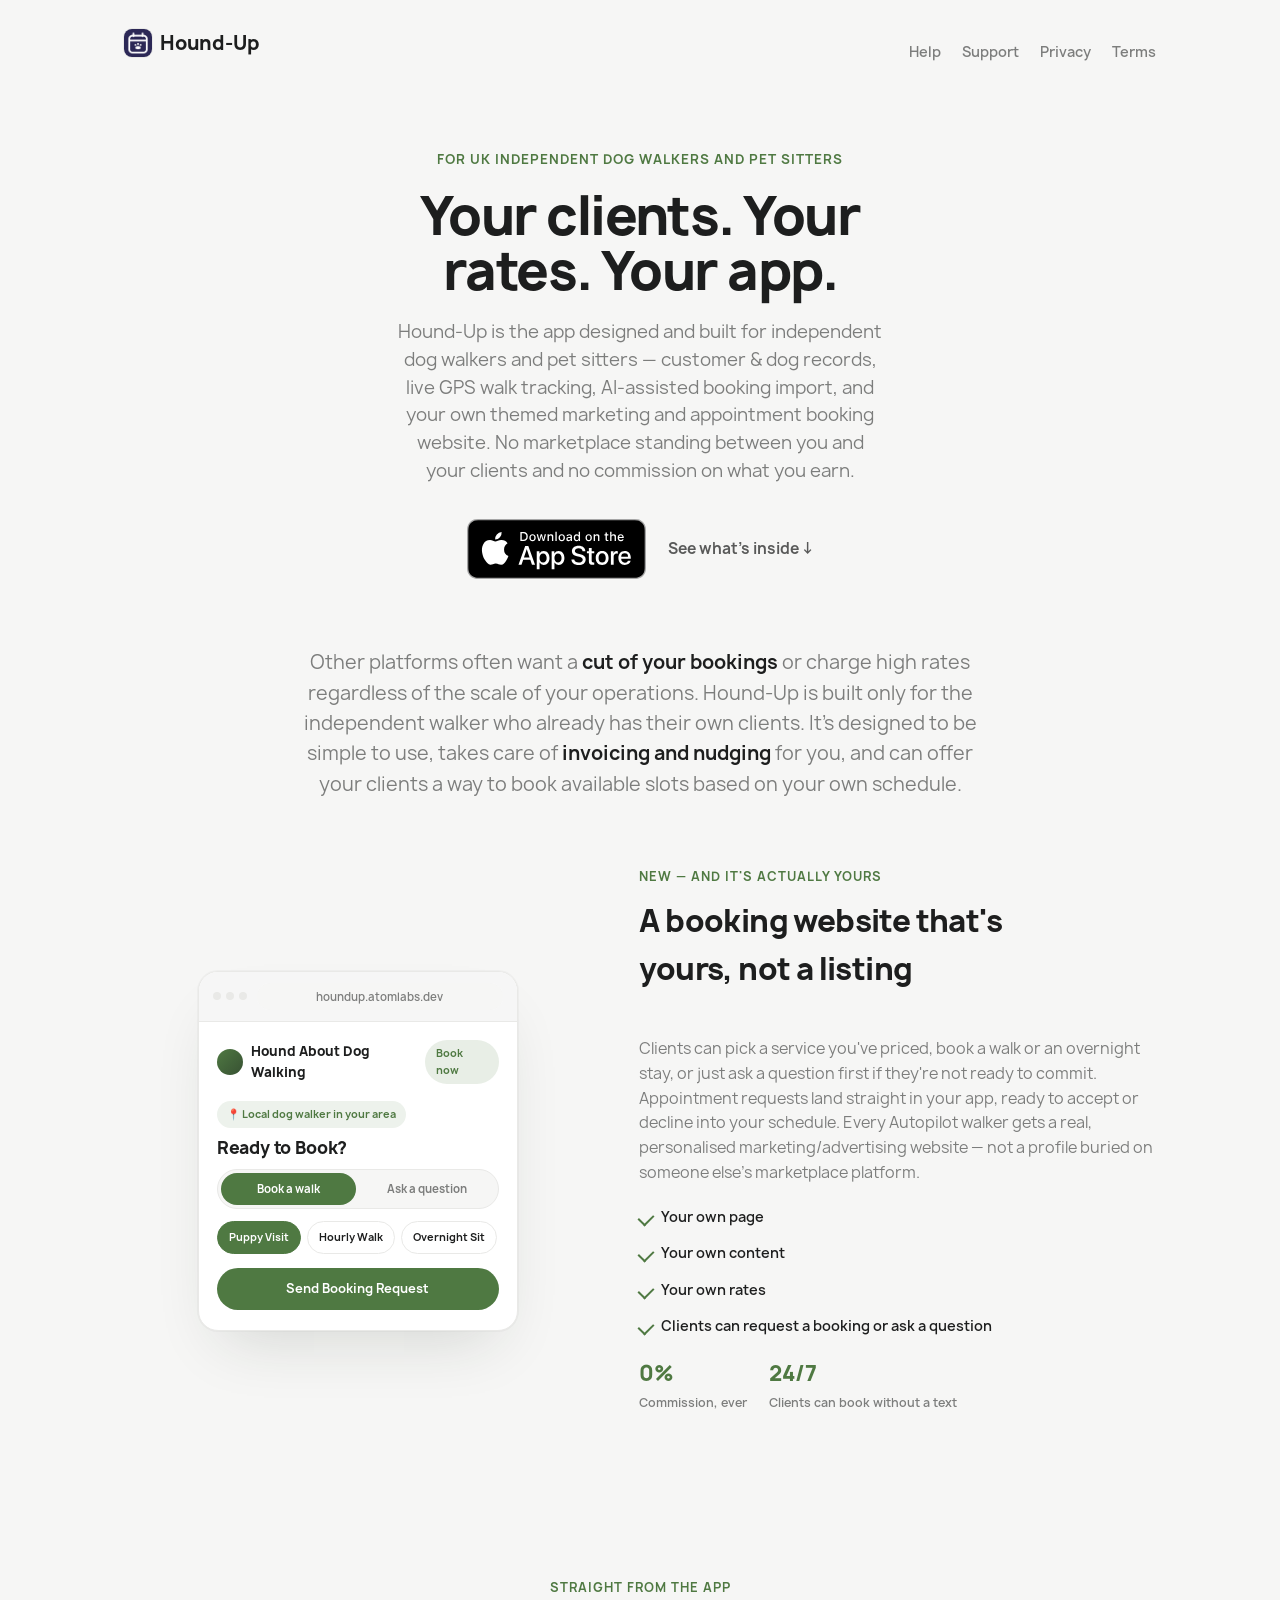
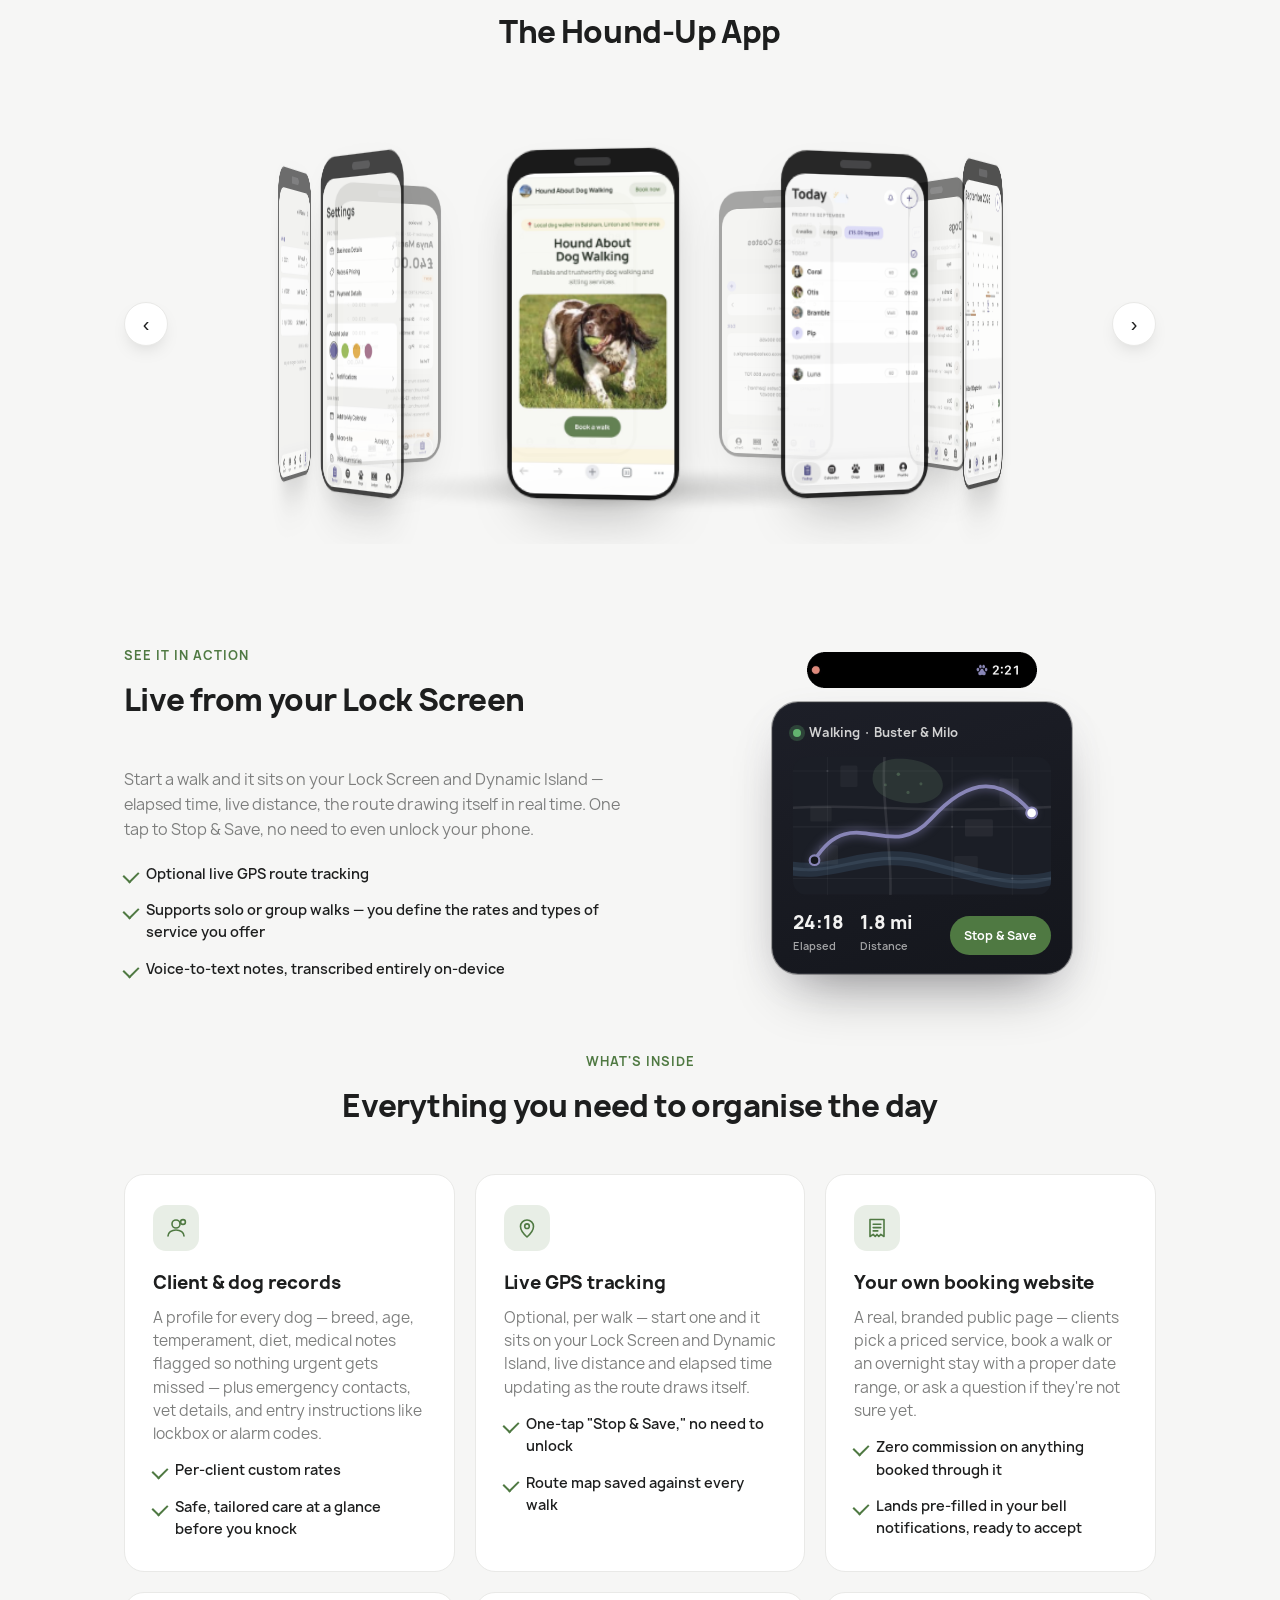
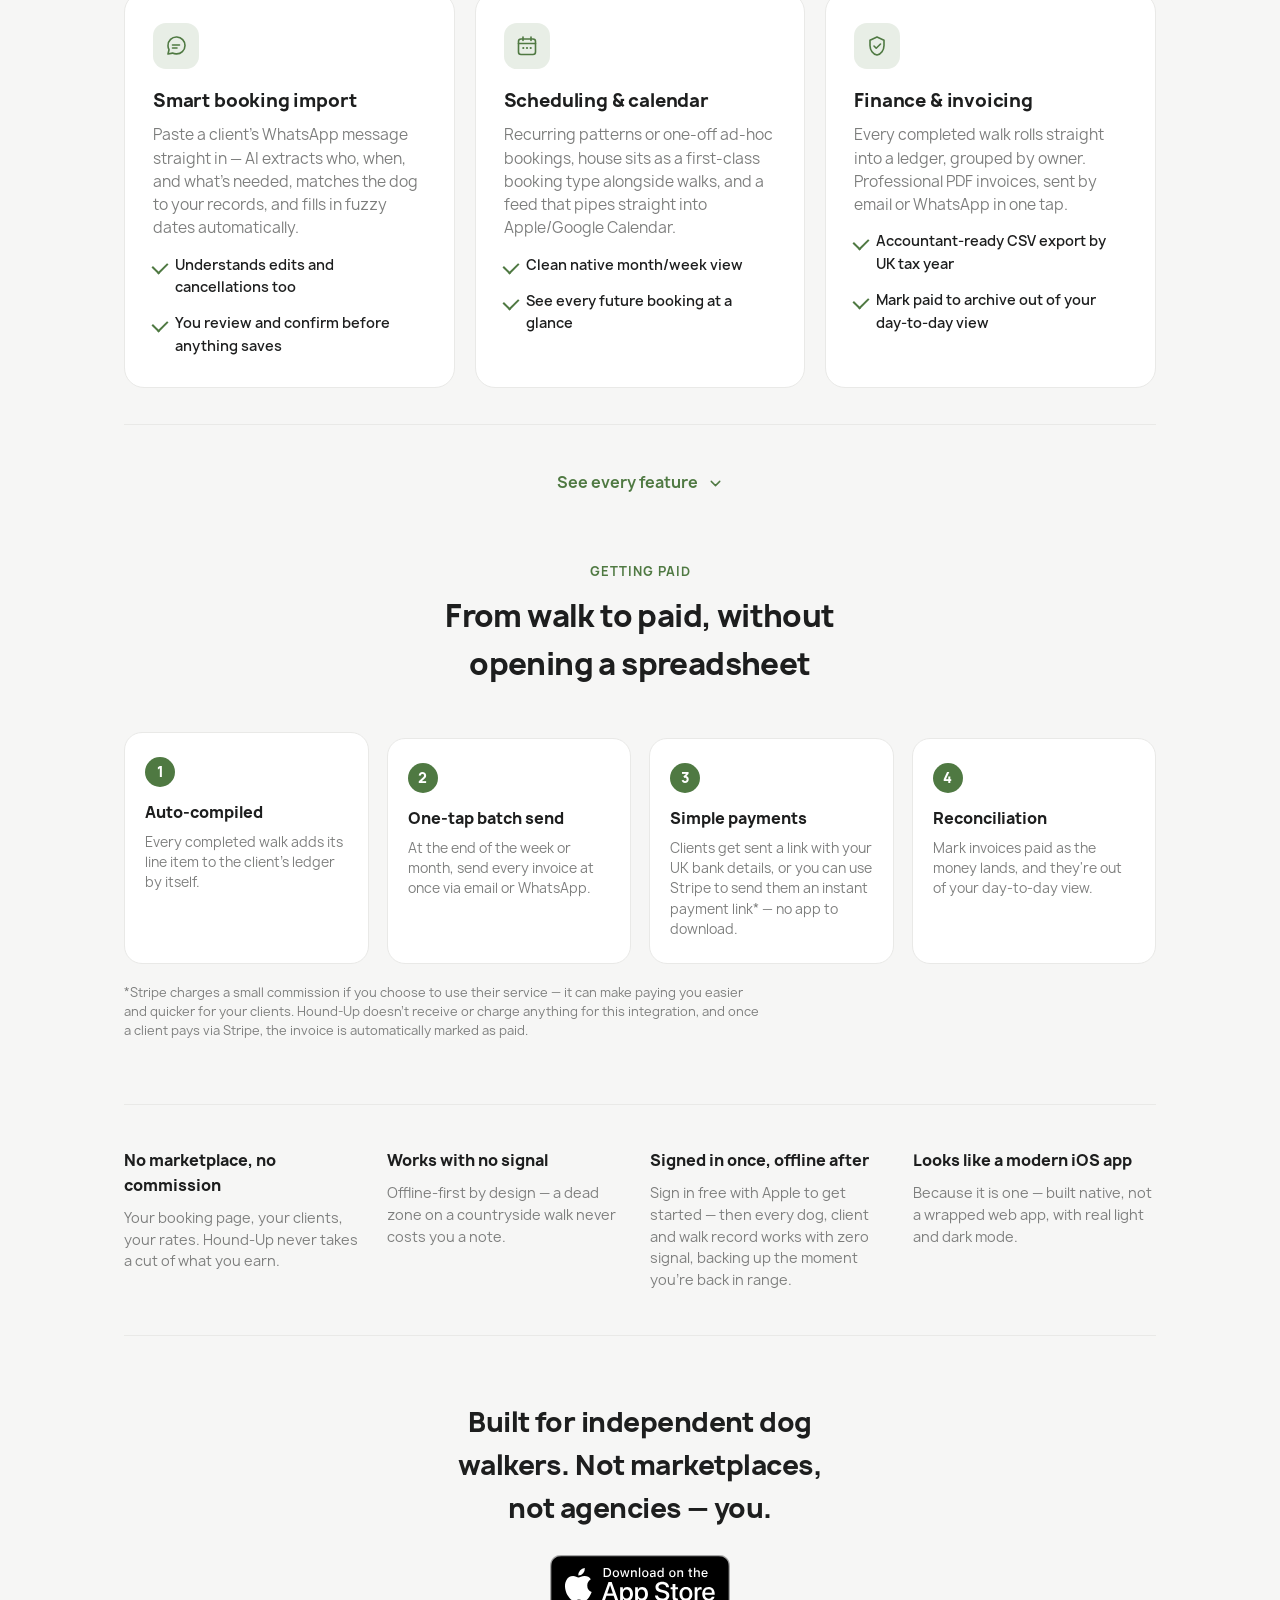
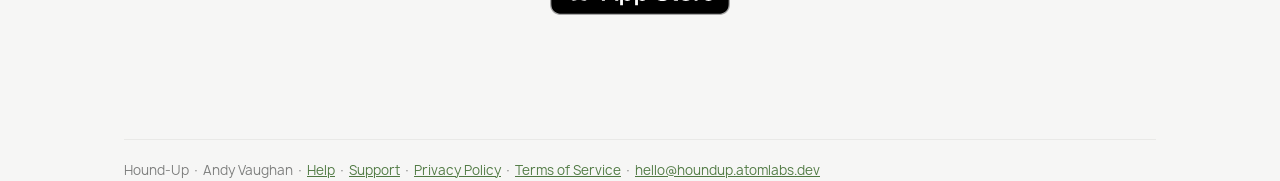
==== commit eb44accf: "Replace waitlist CTA with real App Store link now that the app is live The hero and final-cta sectio" ====
--- a/index.html
+++ b/index.html
@@ -50,14 +50,11 @@
         your own themed marketing and appointment booking website. No marketplace standing between
         you and your clients and no commission on what you earn.</p>
       <div class="hero-cta">
-        <form class="waitlist-form" data-waitlist-form novalidate>
-          <label class="sr-only" for="waitlist-email-hero">Email address</label>
-          <input class="waitlist-input" id="waitlist-email-hero" type="email" name="email" placeholder="you@example.com" required autocomplete="email">
-          <button class="btn-hero" type="submit">Get early access</button>
-        </form>
+        <a class="app-store-badge" href="https://apps.apple.com/app/hound-up/id6803558990" aria-label="Download Hound-Up on the App Store">
+          <img src="img/app-store-badge.svg" alt="Download on the App Store" width="180" height="60">
+        </a>
         <a class="btn-ghost" href="#features">See what's inside ↓</a>
       </div>
-      <p class="waitlist-status" data-waitlist-status aria-live="polite"></p>
     </div>
   </section>
 
@@ -546,12 +543,9 @@
   <section class="final-cta">
     <div class="wrap wrap--wide final-cta-inner reveal">
       <h2>Built for independent dog walkers. Not marketplaces, not agencies — you.</h2>
-      <form class="waitlist-form" data-waitlist-form novalidate>
-        <label class="sr-only" for="waitlist-email-footer">Email address</label>
-        <input class="waitlist-input" id="waitlist-email-footer" type="email" name="email" placeholder="you@example.com" required autocomplete="email">
-        <button class="btn-hero" type="submit">Get early access</button>
-      </form>
-      <p class="waitlist-status" data-waitlist-status aria-live="polite"></p>
+      <a class="app-store-badge" href="https://apps.apple.com/app/hound-up/id6803558990" aria-label="Download Hound-Up on the App Store">
+        <img src="img/app-store-badge.svg" alt="Download on the App Store" width="180" height="60">
+      </a>
     </div>
   </section>
 
@@ -565,6 +559,5 @@
 
 <script src="reveal.js?v=1" defer></script>
 <script src="carousel.js?v=1" defer></script>
-<script src="waitlist.js?v=1" defer></script>
 </body>
 </html>
--- a/marketing.css
+++ b/marketing.css
@@ -155,82 +155,20 @@
   margin-bottom: 18px;
 }
 
-.btn-hero {
-  display: inline-block;
-  font-weight: 700;
-  font-size: 16px;
-  color: var(--accent-ink);
-  background: var(--accent);
-  border-radius: 999px;
-  padding: 15px 30px;
-  text-decoration: none;
-  border: none;
-  cursor: pointer;
-  transition: transform 0.15s ease, box-shadow 0.15s ease;
-  box-shadow: 0 8px 24px -8px color-mix(in srgb, var(--accent) 60%, transparent);
-}
-
-.btn-hero:hover {
+.app-store-badge {
+  display: inline-flex;
+  transition: transform 0.15s ease, opacity 0.15s ease;
+}
+
+.app-store-badge:hover {
   transform: translateY(-1px);
-  box-shadow: 0 12px 28px -8px color-mix(in srgb, var(--accent) 70%, transparent);
-}
-
-.btn-hero:disabled {
-  opacity: 0.6;
-  cursor: default;
-  transform: none;
-}
-
-/* Progressively-enhanced email capture — degrades to a plain, working
-   <form method> POST-less submit only in the no-JS case handled by
-   waitlist.js swapping novalidate/action at load time. */
-.waitlist-form {
-  display: flex;
-  align-items: center;
-  gap: 6px;
-  background: var(--surface);
-  border: 1px solid var(--hairline);
-  border-radius: 999px;
-  padding: 6px 6px 6px 22px;
-  box-shadow: 0 8px 24px -14px rgba(0, 0, 0, 0.18);
-}
-
-.waitlist-input {
-  flex: 1;
-  min-width: 180px;
-  border: none;
-  background: none;
-  outline: none;
-  font: inherit;
-  font-size: 15px;
-  color: var(--ink);
-  padding: 9px 0;
-}
-
-.waitlist-input::placeholder {
-  color: var(--muted);
-}
-
-.waitlist-form .btn-hero {
-  padding: 11px 24px;
-  font-size: 15px;
-  white-space: nowrap;
-}
-
-.waitlist-status {
-  font-size: 13px;
-  font-weight: 600;
-  min-height: 17px;
-  margin: 10px 0 0;
-}
-
-.waitlist-status[data-state="ok"] { color: #3BA55D; }
-.waitlist-status[data-state="error"] { color: #D6534A; }
-
-@media (max-width: 480px) {
-  .waitlist-form { flex-wrap: wrap; border-radius: 22px; padding: 14px; }
-  .waitlist-input { flex-basis: 100%; padding: 6px 4px; }
-  .waitlist-form .btn-hero { flex: 1; }
+  opacity: 0.88;
+}
+
+.app-store-badge img {
+  display: block;
+  height: 60px;
+  width: auto;
 }
 
 .btn-ghost {
@@ -470,11 +408,6 @@
 .final-cta-inner {
   text-align: center;
   max-width: 560px;
-}
-
-.final-cta-inner .waitlist-form {
-  max-width: 420px;
-  margin: 0 auto;
 }
 
 .final-cta h2 {
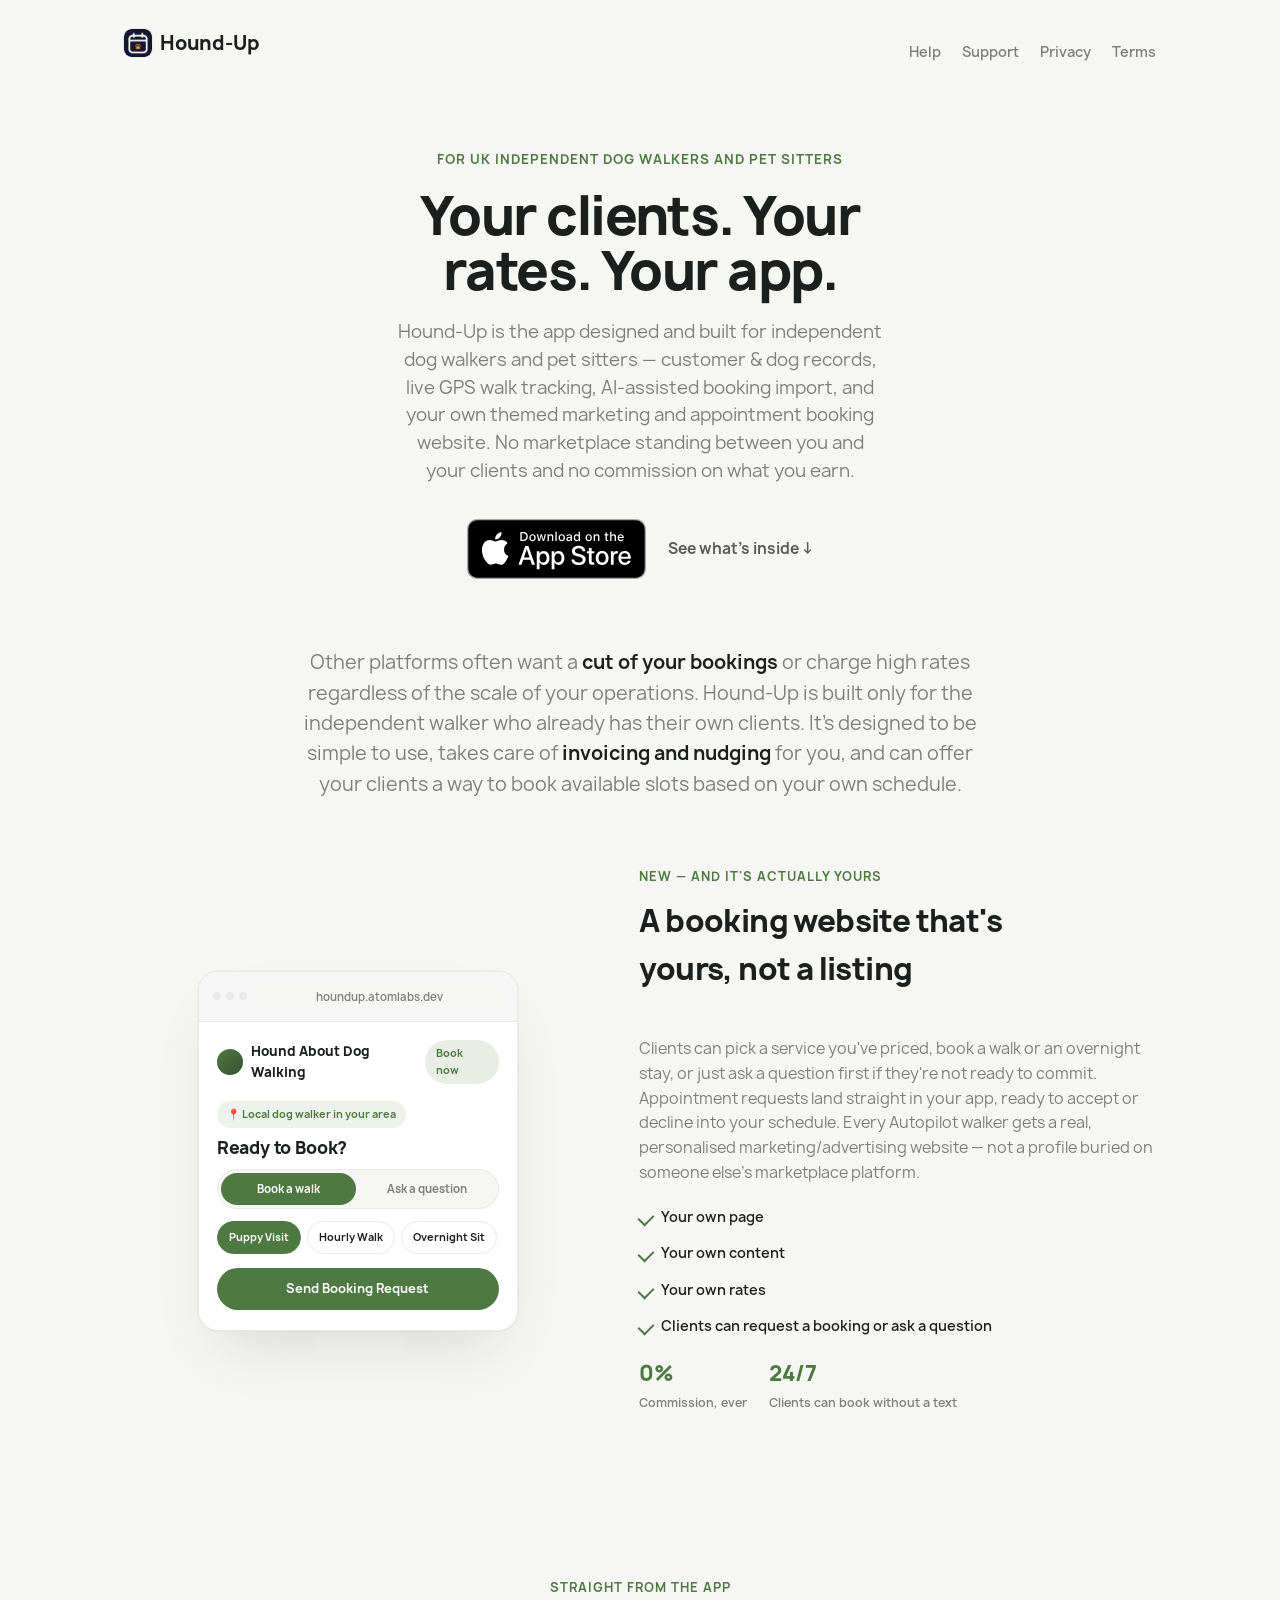
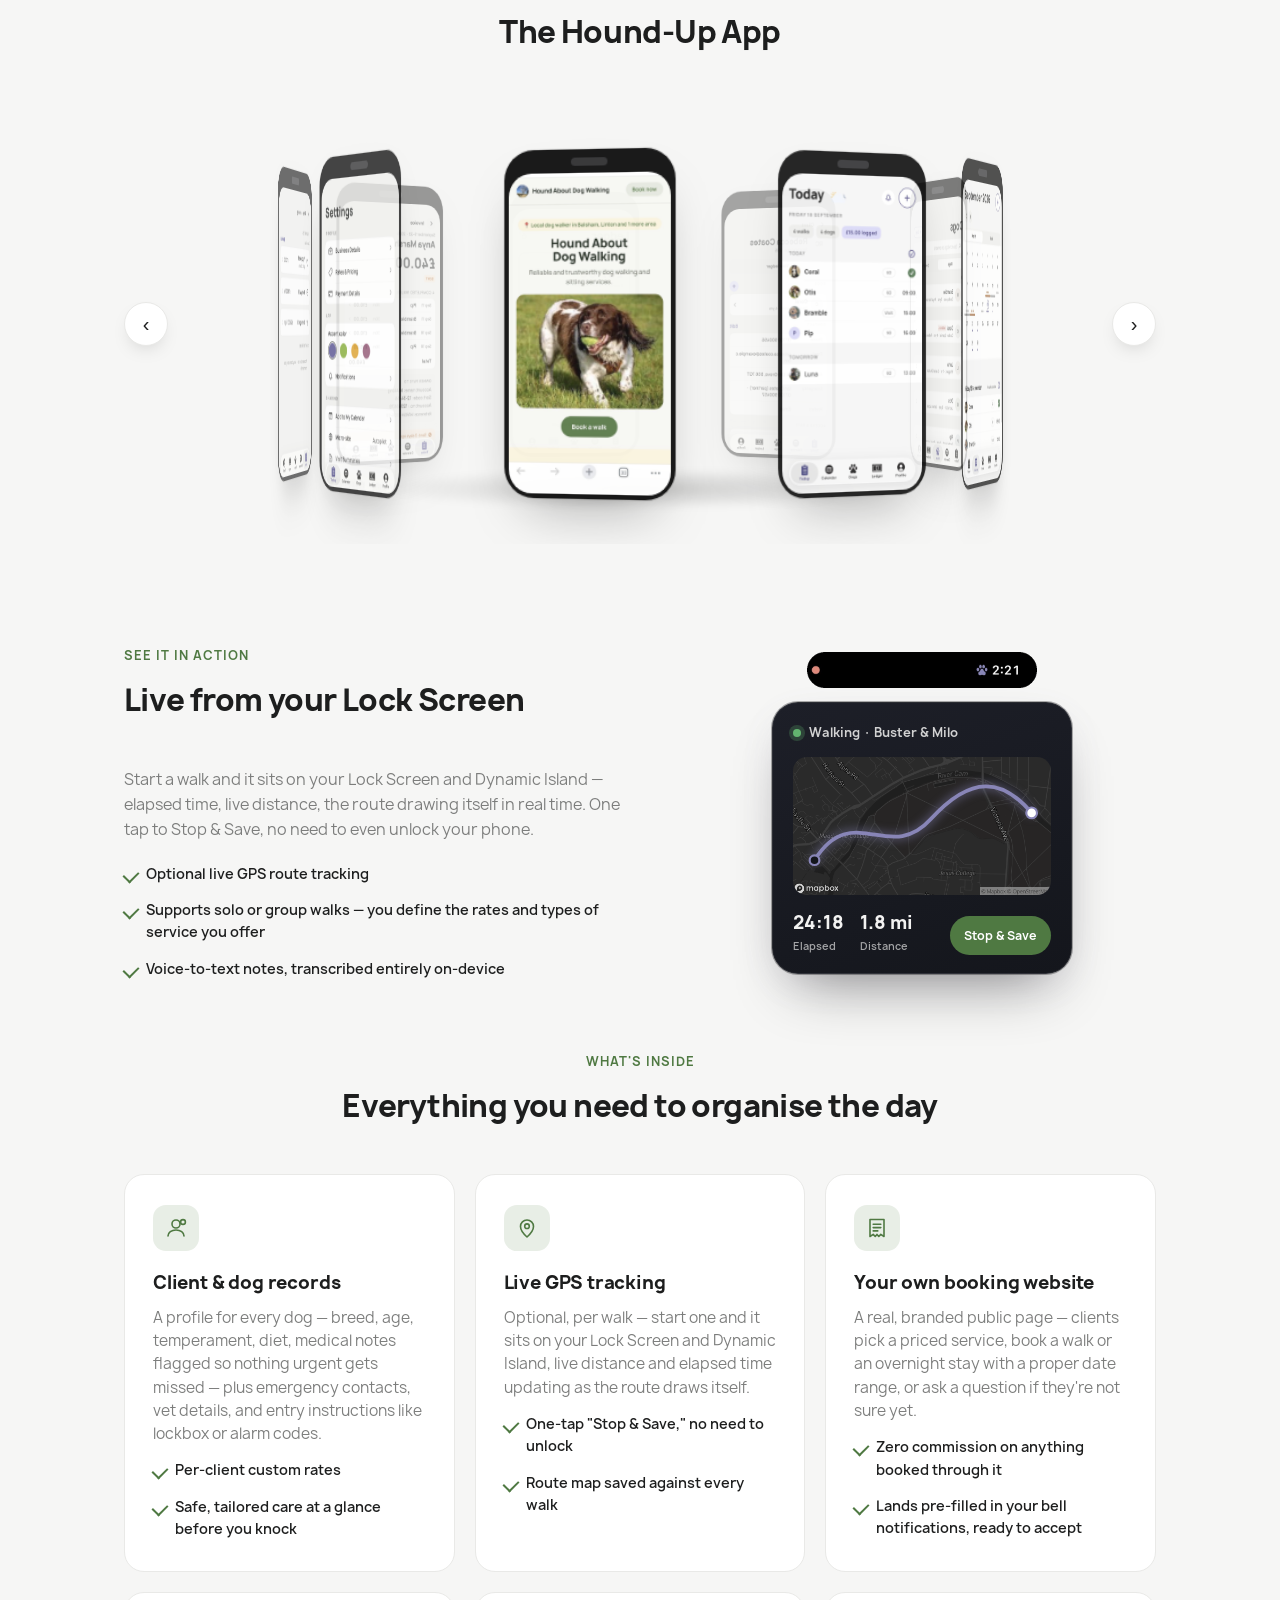
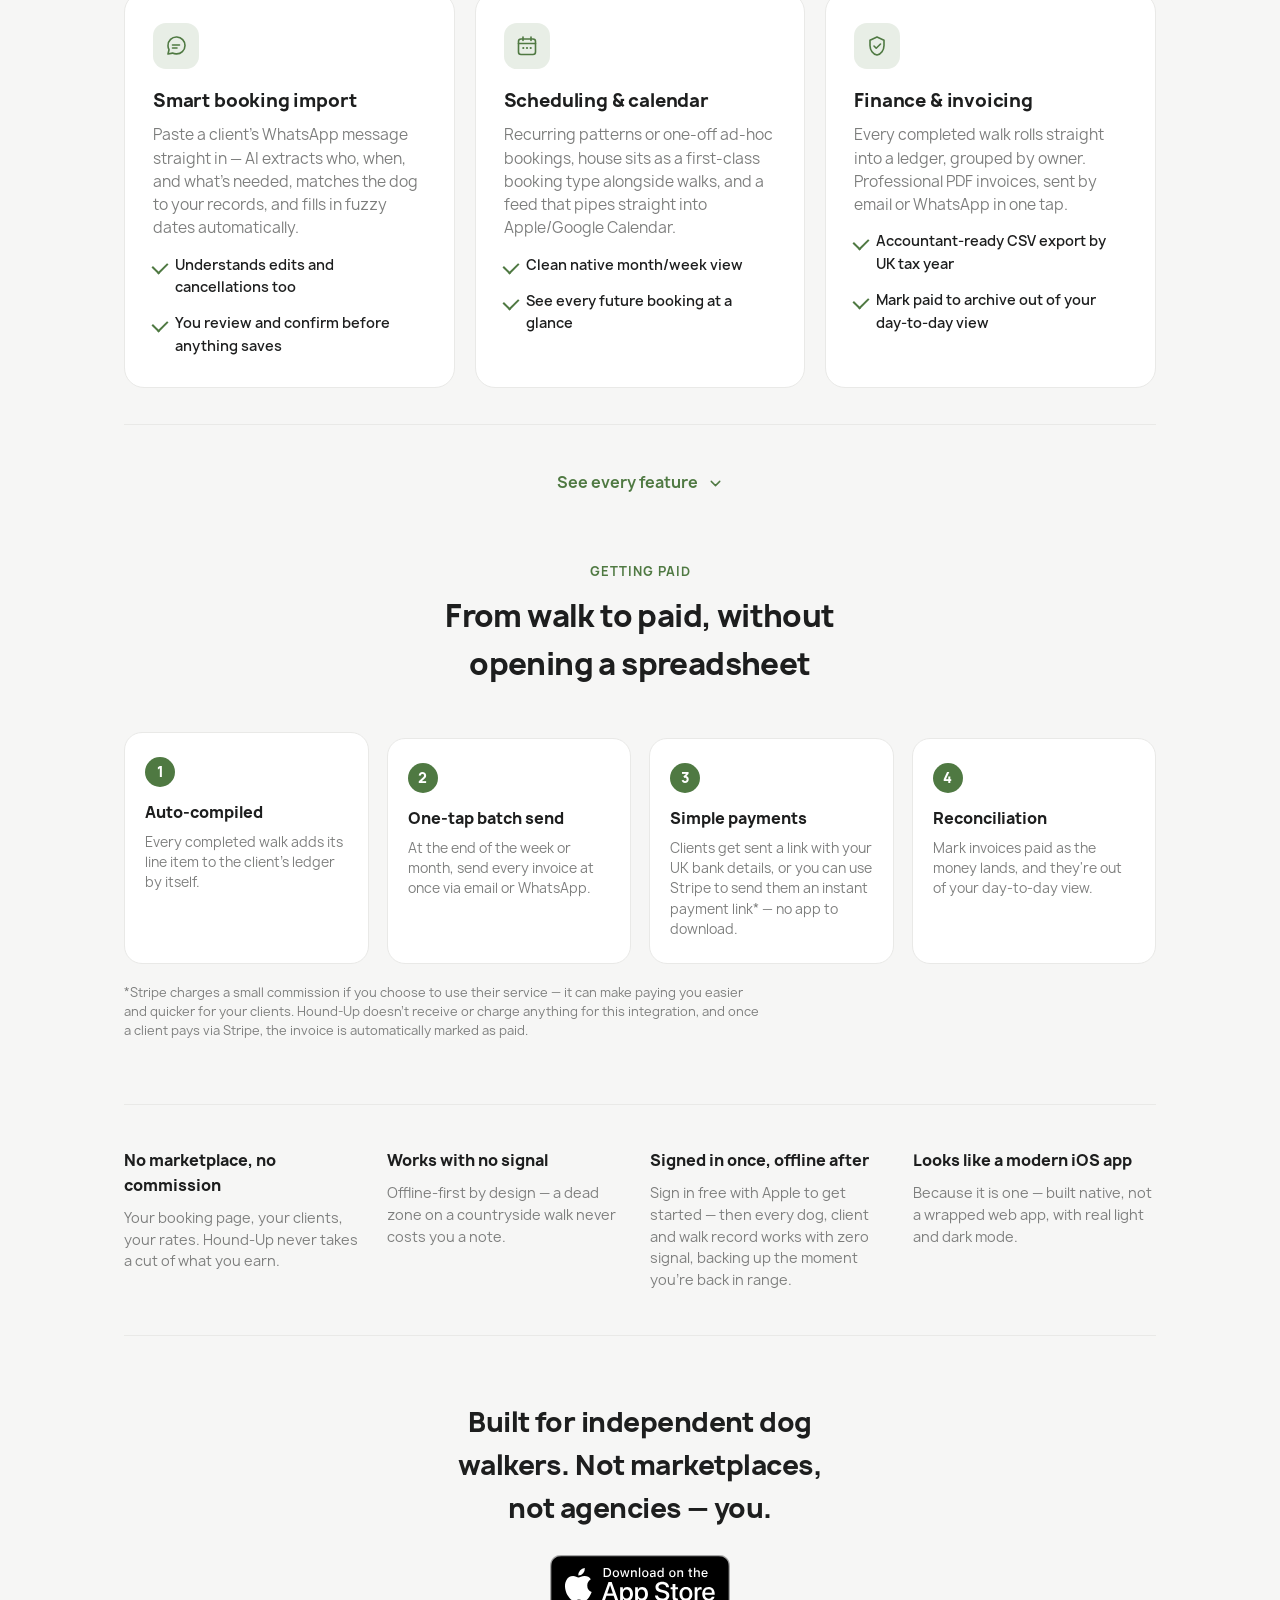
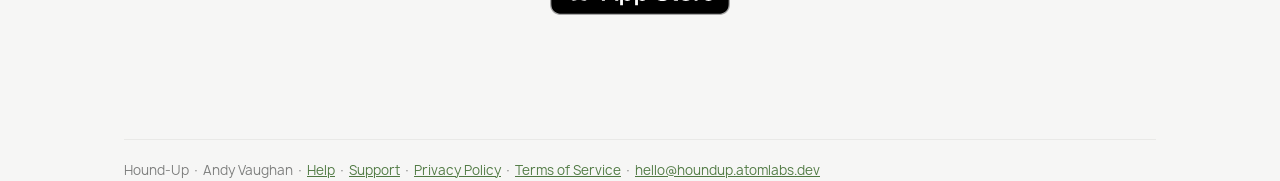
==== commit 9ae68d1e: "Replace the abstract SVG map background with a real map The live-tracking card's background was a ha" ====
--- a/index.html
+++ b/index.html
@@ -206,45 +206,7 @@
             <span>Walking &middot; Buster &amp; Milo</span>
           </div>
           <div class="la-map">
-            <svg class="la-map-bg" viewBox="0 0 240 128" preserveAspectRatio="none">
-              <rect width="240" height="128" fill="#1b1e26"/>
-
-              <!-- Park — an organic blob, not a rectangle, with a scatter of tree dots -->
-              <path d="M92 2C112 0,132 6,138 20C144 34,130 44,110 43C90 42,74 34,74 20C74 10,80 4,92 2Z" fill="#7fa87f" opacity="0.16"/>
-              <circle cx="98" cy="16" r="1.6" fill="#7fa87f" opacity="0.35"/>
-              <circle cx="119" cy="25" r="1.4" fill="#7fa87f" opacity="0.3"/>
-              <circle cx="107" cy="33" r="1.5" fill="#7fa87f" opacity="0.3"/>
-              <circle cx="86" cy="26" r="1.3" fill="#7fa87f" opacity="0.28"/>
-
-              <!-- River — a soft outer band with a brighter centre line, like light on water -->
-              <path d="M-10 102C38 114,66 84,124 98S208 124,250 110" stroke="#6f9fd6" stroke-opacity="0.15" stroke-width="13" fill="none" stroke-linecap="round"/>
-              <path d="M-10 102C38 114,66 84,124 98S208 124,250 110" stroke="#a9c9e8" stroke-opacity="0.1" stroke-width="3" fill="none" stroke-linecap="round"/>
-
-              <!-- City blocks, irregular sizes rather than a repeating tile -->
-              <rect x="16" y="46" width="20" height="14" rx="1.5" fill="#ffffff" opacity="0.045"/>
-              <rect x="44" y="8" width="16" height="20" rx="1.5" fill="#ffffff" opacity="0.04"/>
-              <rect x="160" y="58" width="26" height="16" rx="1.5" fill="#ffffff" opacity="0.05"/>
-              <rect x="192" y="20" width="18" height="26" rx="1.5" fill="#ffffff" opacity="0.045"/>
-              <rect x="150" y="92" width="22" height="15" rx="1.5" fill="#ffffff" opacity="0.04"/>
-              <rect x="24" y="82" width="18" height="18" rx="1.5" fill="#ffffff" opacity="0.045"/>
-
-              <!-- Minor residential streets — thin, dim, unevenly spaced -->
-              <path d="M-10 13H250" stroke="#ffffff" stroke-opacity="0.045"/>
-              <path d="M-10 65H250" stroke="#ffffff" stroke-opacity="0.05"/>
-              <path d="M-10 113H250" stroke="#ffffff" stroke-opacity="0.04"/>
-              <path d="M32-10V140" stroke="#ffffff" stroke-opacity="0.045"/>
-              <path d="M148-10V140" stroke="#ffffff" stroke-opacity="0.05"/>
-              <path d="M204-10V140" stroke="#ffffff" stroke-opacity="0.04"/>
-
-              <!-- Arterial roads — thicker, brighter, gently curved rather than ruler-straight -->
-              <path d="M-10 48C60 42,120 54,250 46" stroke="#ffffff" stroke-opacity="0.09" stroke-width="2.4" stroke-linecap="round" fill="none"/>
-              <path d="M86-10C80 40,94 88,90 140" stroke="#ffffff" stroke-opacity="0.09" stroke-width="2.4" stroke-linecap="round" fill="none"/>
-
-              <!-- Intersection markers -->
-              <circle cx="32" cy="13" r="1" fill="#ffffff" opacity="0.12"/>
-              <circle cx="148" cy="65" r="1" fill="#ffffff" opacity="0.12"/>
-              <circle cx="204" cy="113" r="1" fill="#ffffff" opacity="0.12"/>
-            </svg>
+            <img class="la-map-bg" src="img/screens/live-activity-map-bg.png" alt="" loading="lazy">
             <svg class="la-route" viewBox="0 0 240 128" fill="none">
               <path class="la-route-shadow" d="M20 96C55 40,90 100,128 58S195 20,222 52"/>
               <path class="la-route-line" d="M20 96C55 40,90 100,128 58S195 20,222 52"/>
--- a/marketing.css
+++ b/marketing.css
@@ -675,6 +675,11 @@
   inset: 0;
   width: 100%;
   height: 100%;
+}
+
+.la-map-bg {
+  object-fit: cover;
+  display: block;
 }
 
 .la-route-shadow {
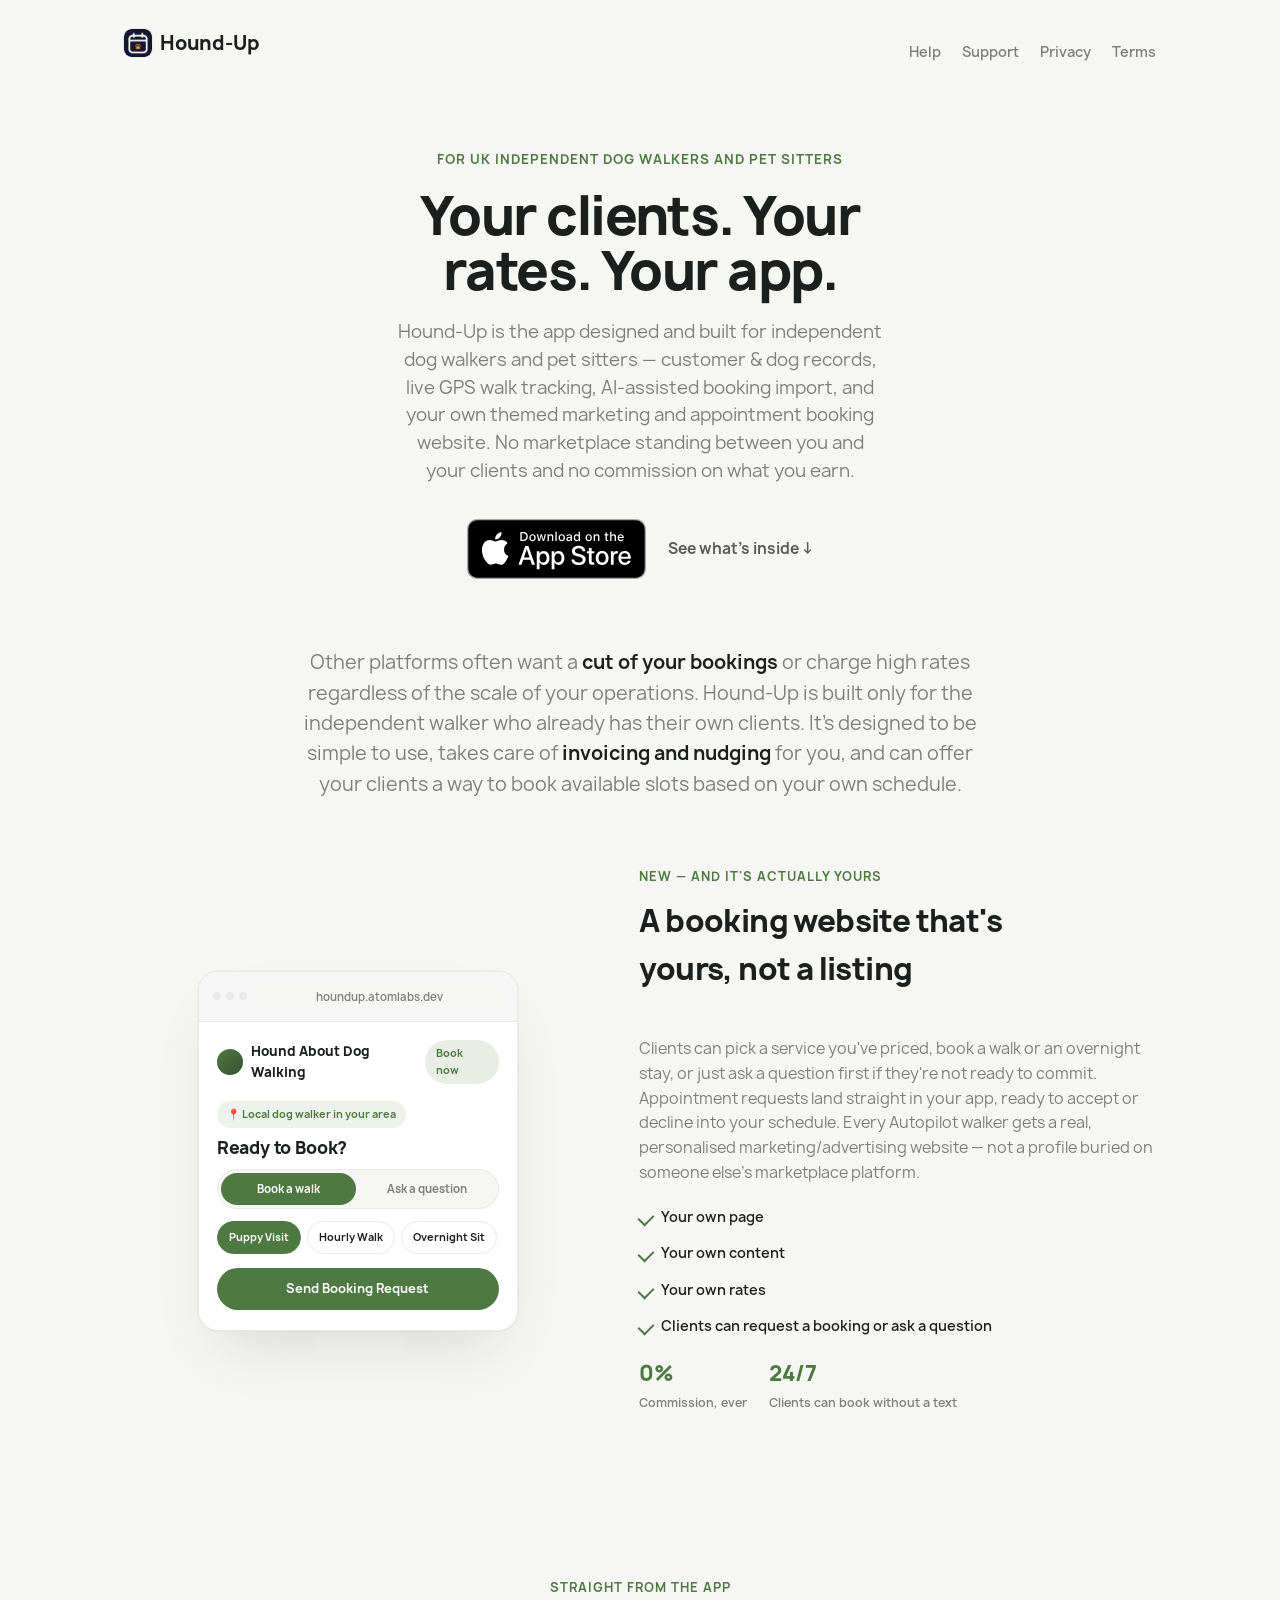
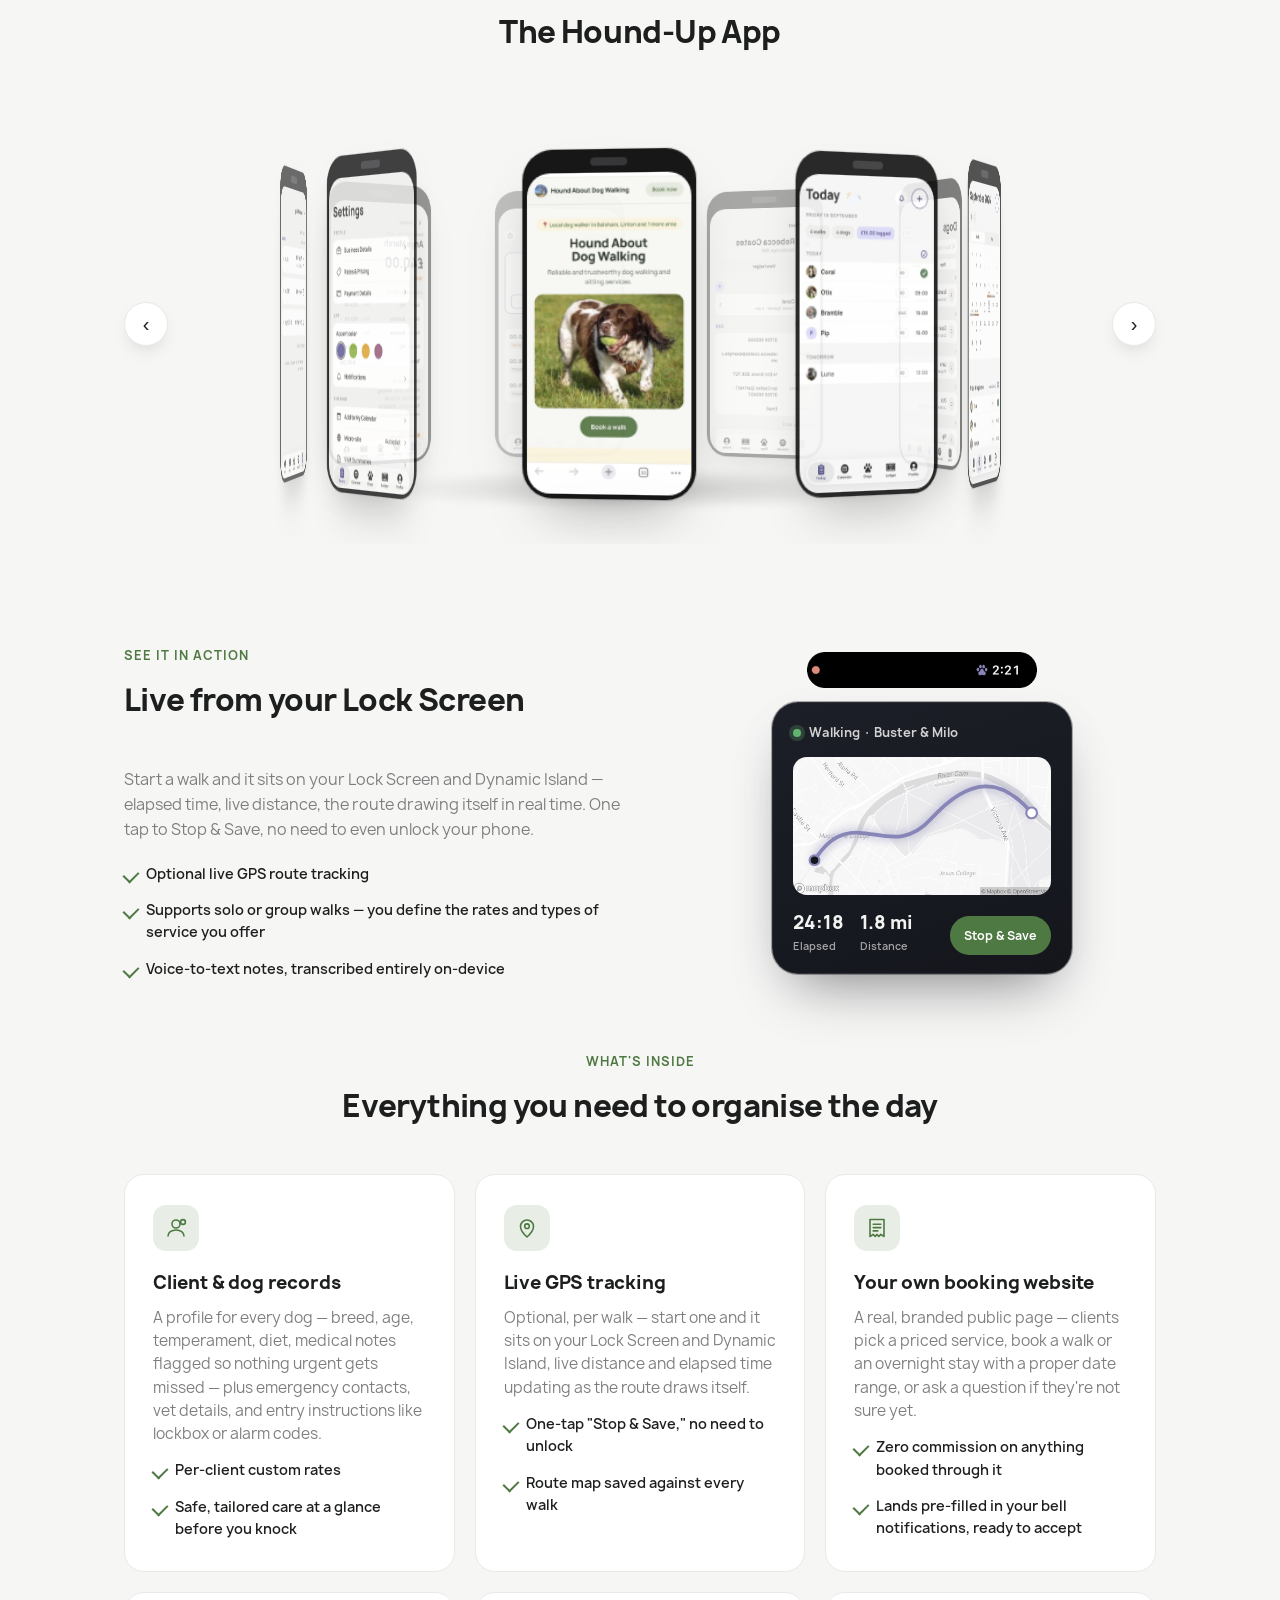
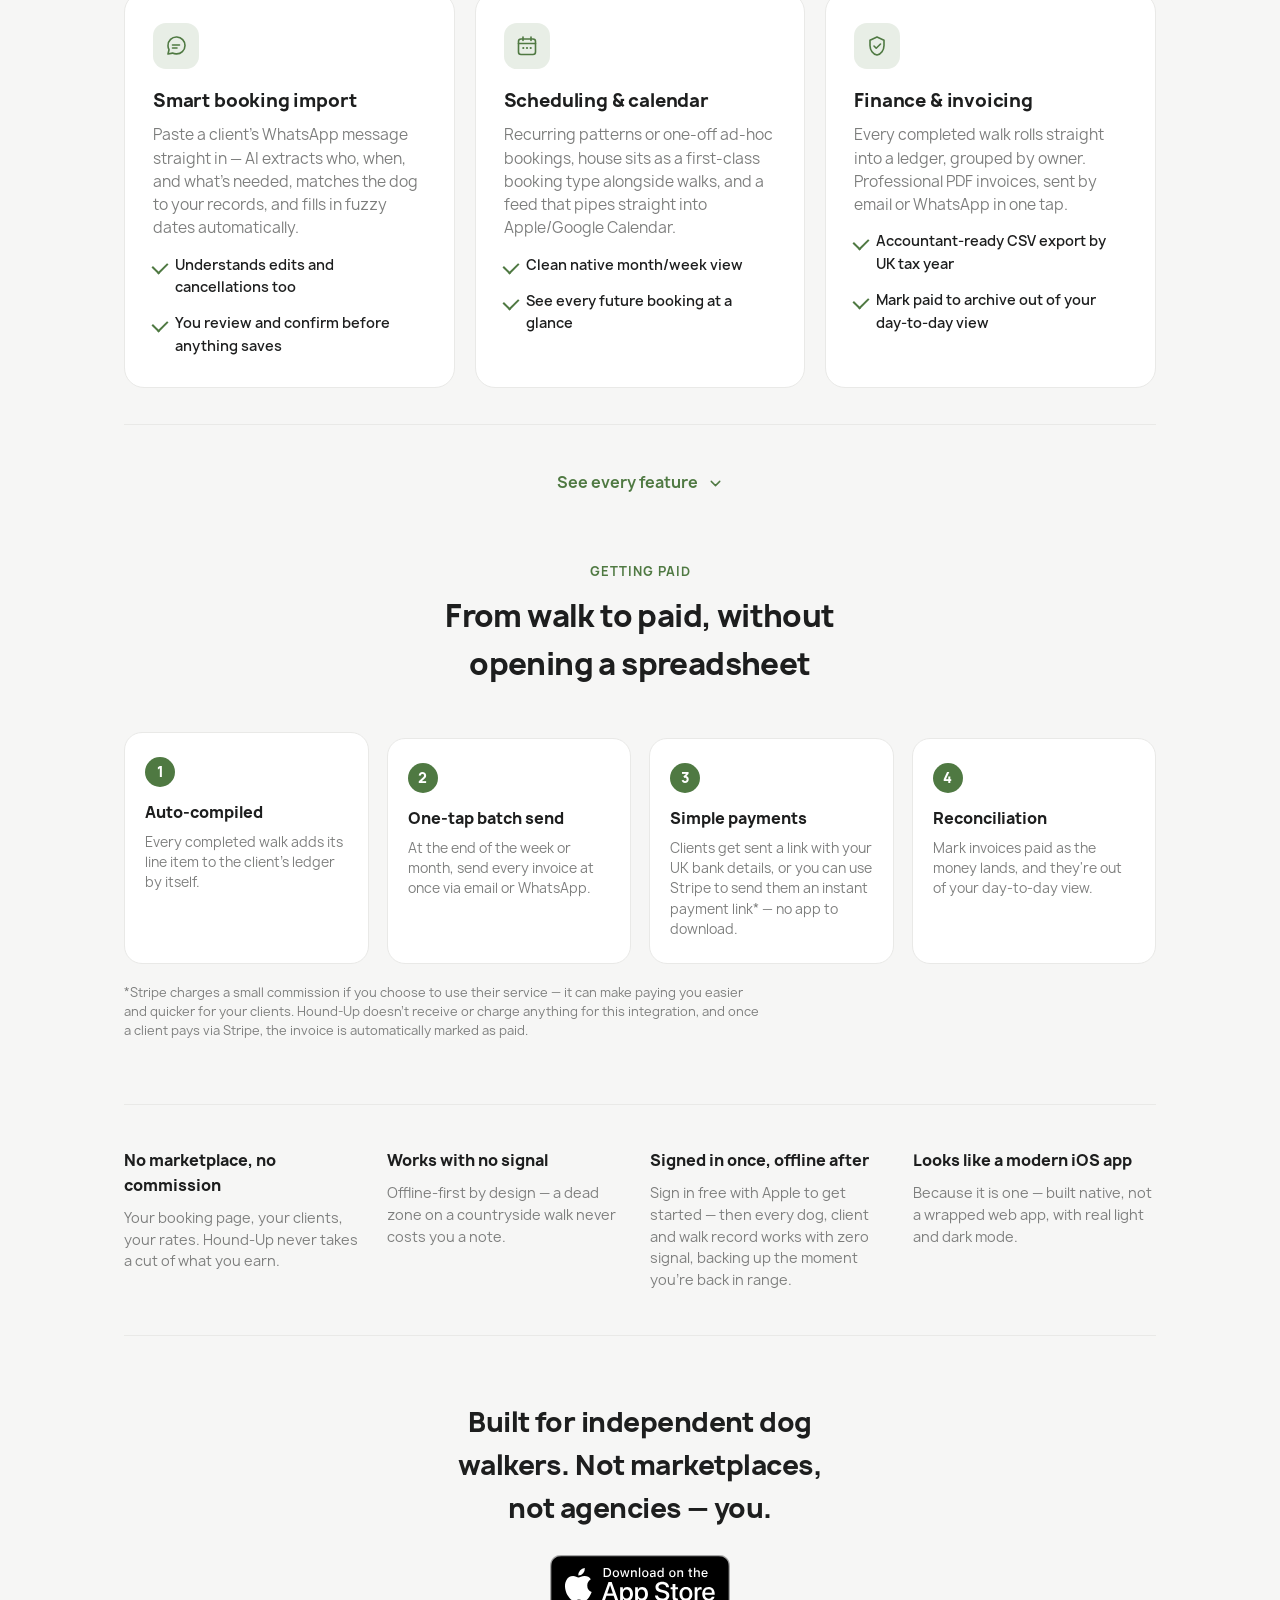
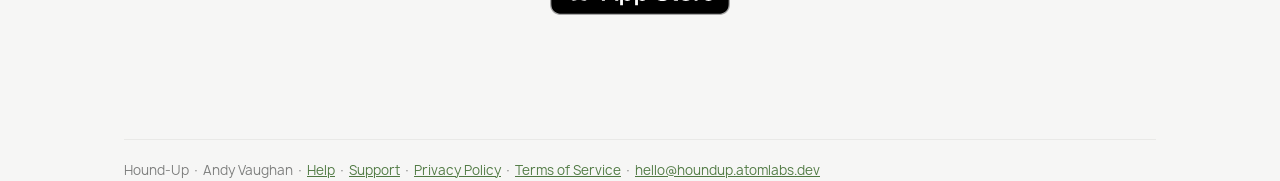
==== commit d5745ab7: "Switch live-tracking map to the light style; fix stale "Pro" labels Feature-list chips still said "P" ====
--- a/index.html
+++ b/index.html
@@ -206,7 +206,7 @@
             <span>Walking &middot; Buster &amp; Milo</span>
           </div>
           <div class="la-map">
-            <img class="la-map-bg" src="img/screens/live-activity-map-bg.png" alt="" loading="lazy">
+            <img class="la-map-bg" src="img/screens/live-activity-map-bg-light.png" alt="" loading="lazy">
             <svg class="la-route" viewBox="0 0 240 128" fill="none">
               <path class="la-route-shadow" d="M20 96C55 40,90 100,128 58S195 20,222 52"/>
               <path class="la-route-line" d="M20 96C55 40,90 100,128 58S195 20,222 52"/>
@@ -338,13 +338,13 @@
           <div class="feat-topic">
             <h3>🌐 Your Own Booking Website</h3>
             <ul>
-              <li>A real, branded public page for your business — not a listing on somebody else's marketplace <span class="pro-tag">Pro</span></li>
+              <li>A real, branded public page for your business — not a listing on somebody else's marketplace <span class="pro-tag">Autopilot</span></li>
               <li>Clients pick from your own priced services — a flat-rate visit, an hourly walk, or an overnight sit</li>
               <li>Overnight-sit bookings collect a proper FROM/TO date range, never squeezed into a single day</li>
               <li>A separate "Ask a question" enquiry form for anyone not ready to pick a date yet</li>
               <li>Every request lands pre-filled in your bell notifications — accept and it opens already knowing the service, the date and, where it can, the client</li>
               <li>Enquiries email straight to your own inbox as well, so nothing gets missed</li>
-              <li>Publish a live availability calendar so clients see your free slots before they even ask <span class="pro-tag">Pro</span></li>
+              <li>Publish a live availability calendar so clients see your free slots before they even ask <span class="pro-tag">Autopilot</span></li>
               <li>Zero commission, ever — every booking made through your page is entirely yours</li>
             </ul>
           </div>
@@ -395,8 +395,8 @@
               <li>Monthly invoicing reminder notification, set to whatever day suits you</li>
               <li><strong>Accountant-ready CSV export by UK tax year</strong> (6 April–5 April, HMRC's own convention) — hand it straight to your accountant</li>
               <li>Accept <strong>card and Apple Pay</strong> via Stripe payment links — sign in free and we'll email you the moment you're paid</li>
-              <li>Auto-nudge overdue invoices even with the app closed <span class="pro-tag">Pro</span></li>
-              <li>Automatic post-walk visit summary emails to owners <span class="pro-tag">Pro</span></li>
+              <li>Auto-nudge overdue invoices even with the app closed <span class="pro-tag">Autopilot</span></li>
+              <li>Automatic post-walk visit summary emails to owners <span class="pro-tag">Autopilot</span></li>
             </ul>
           </div>
 
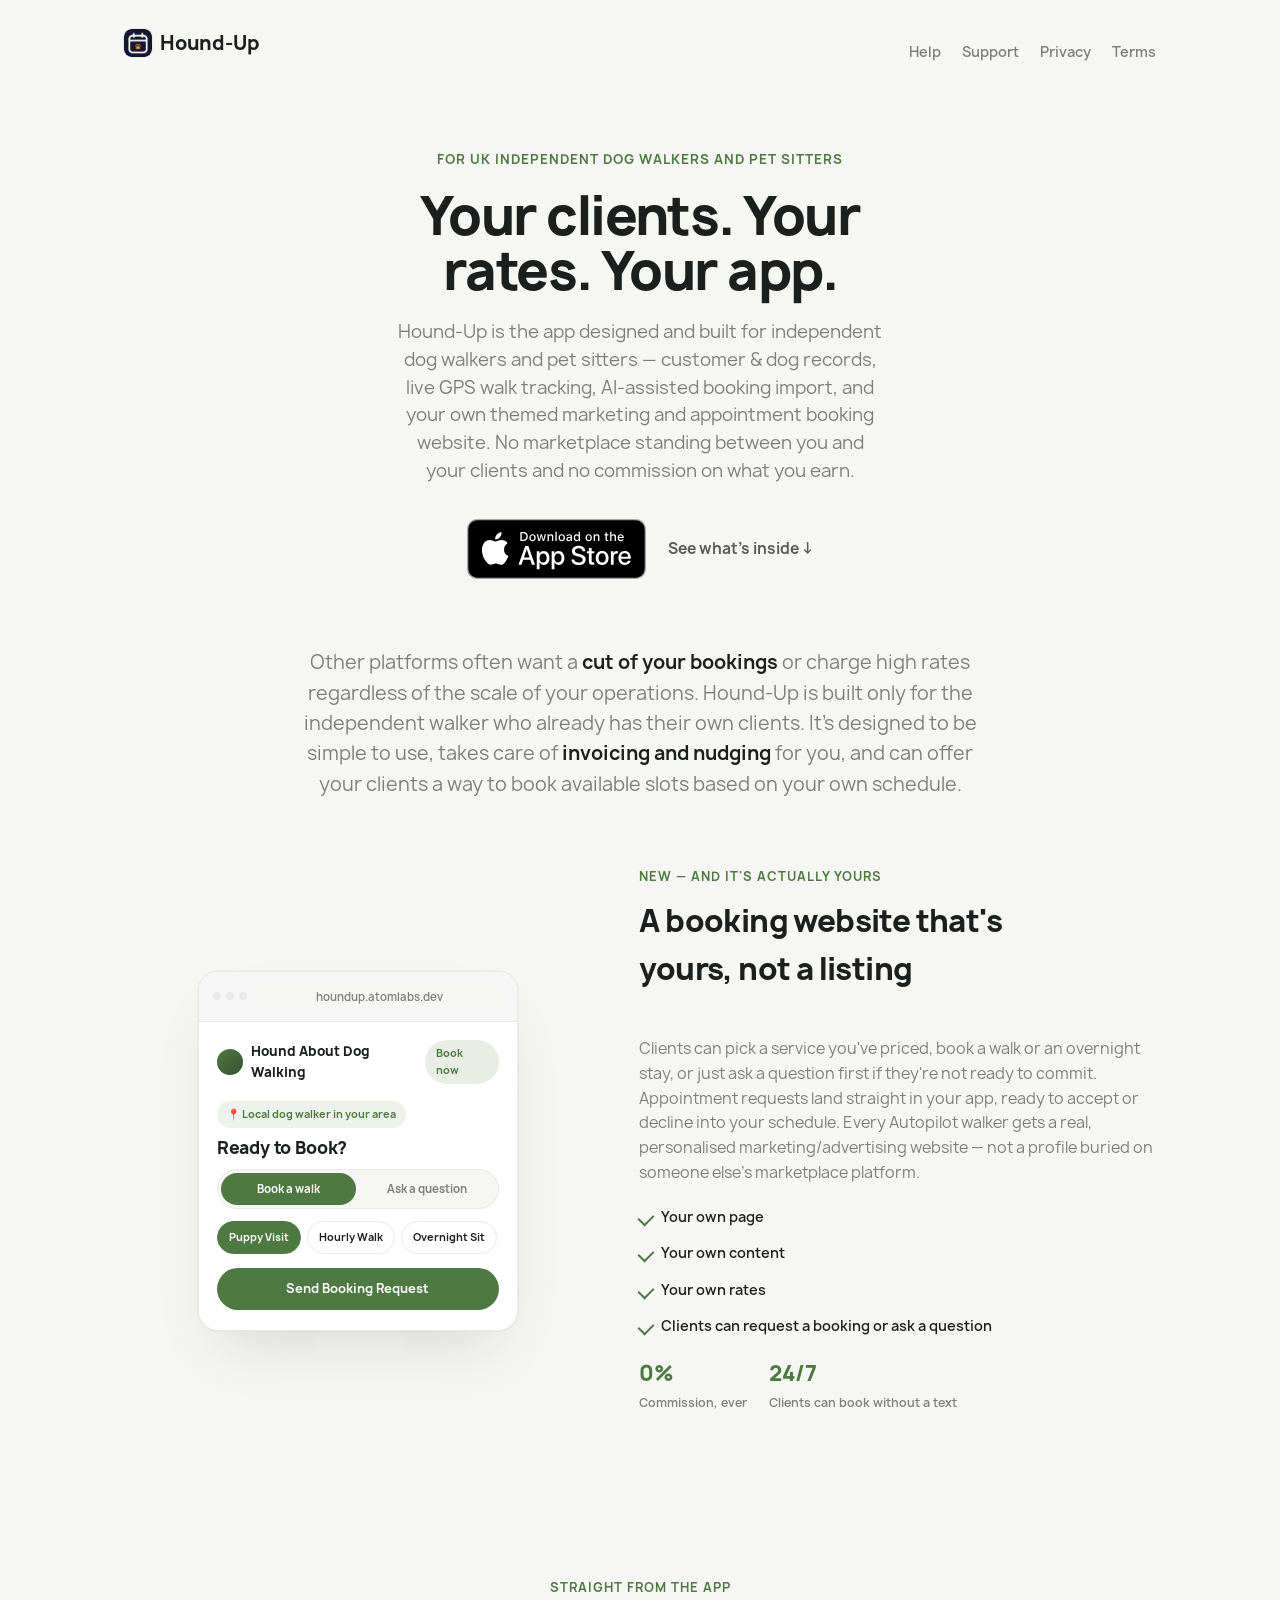
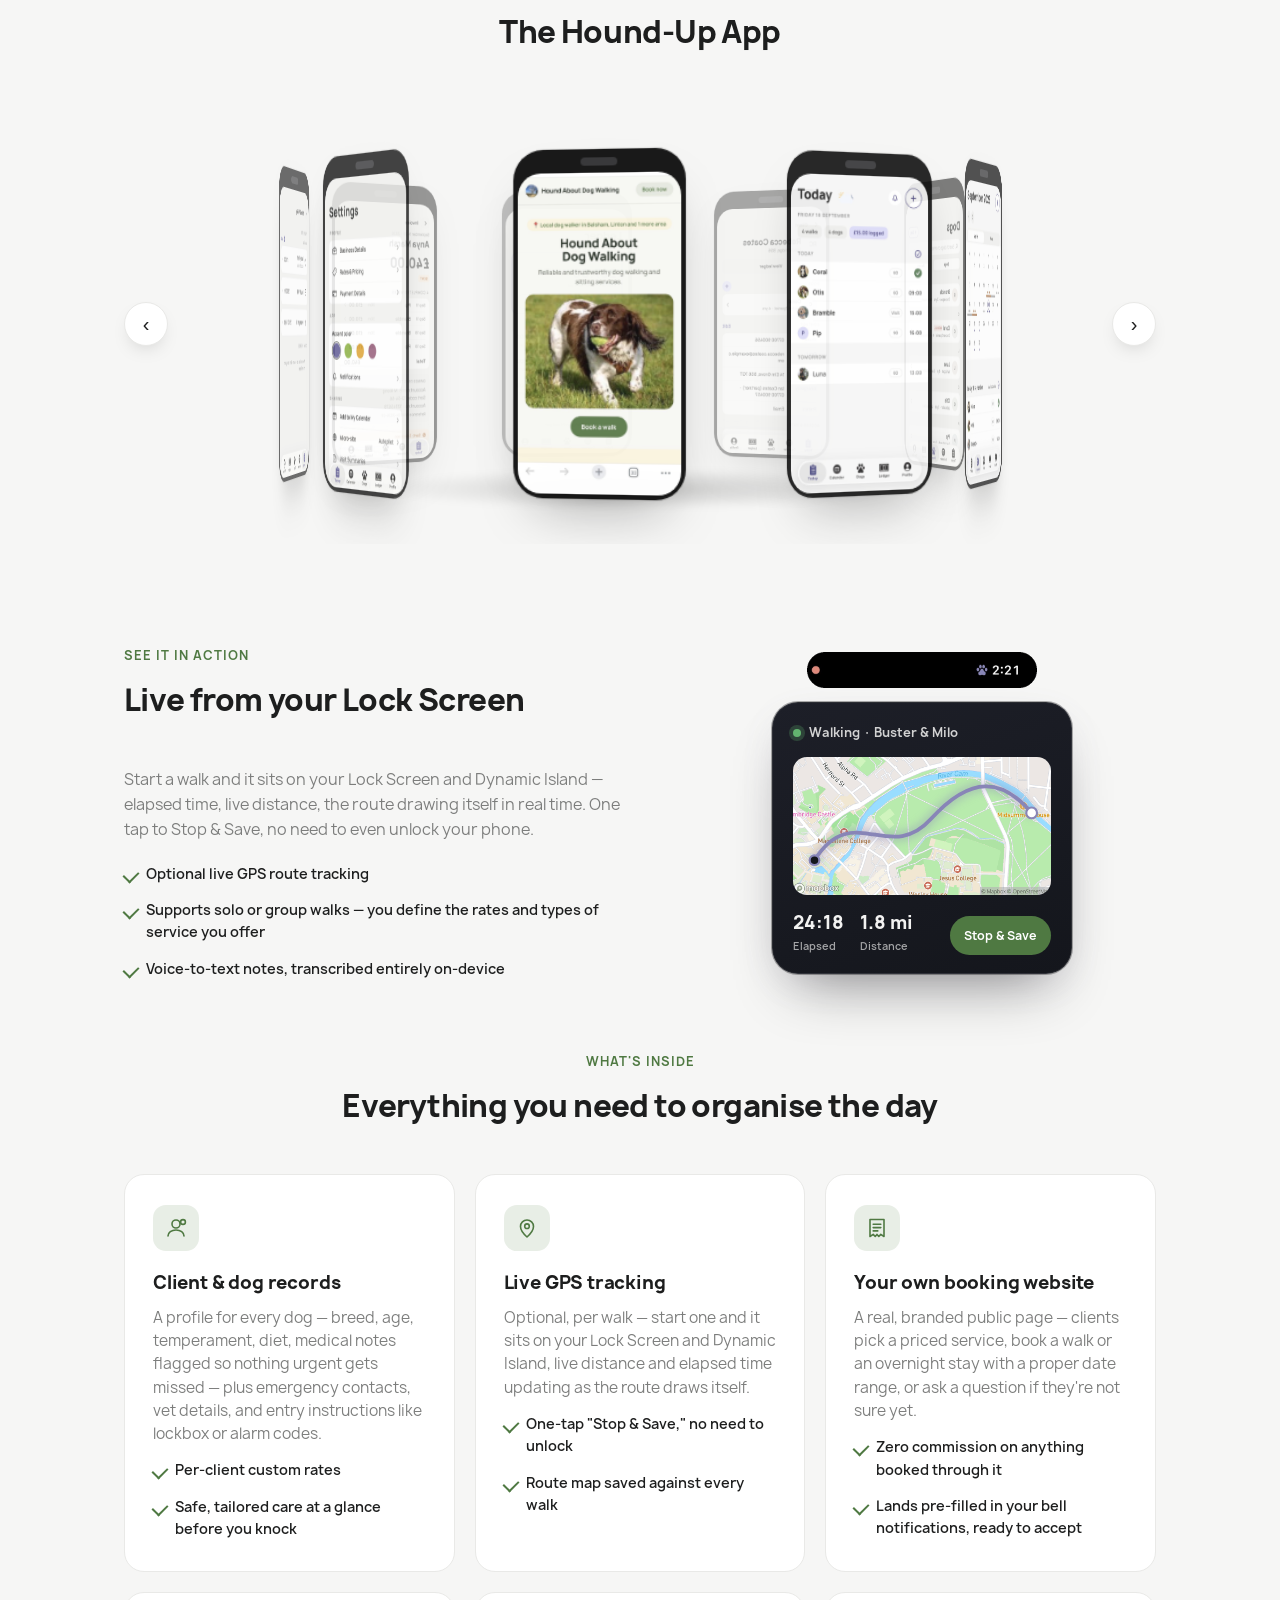
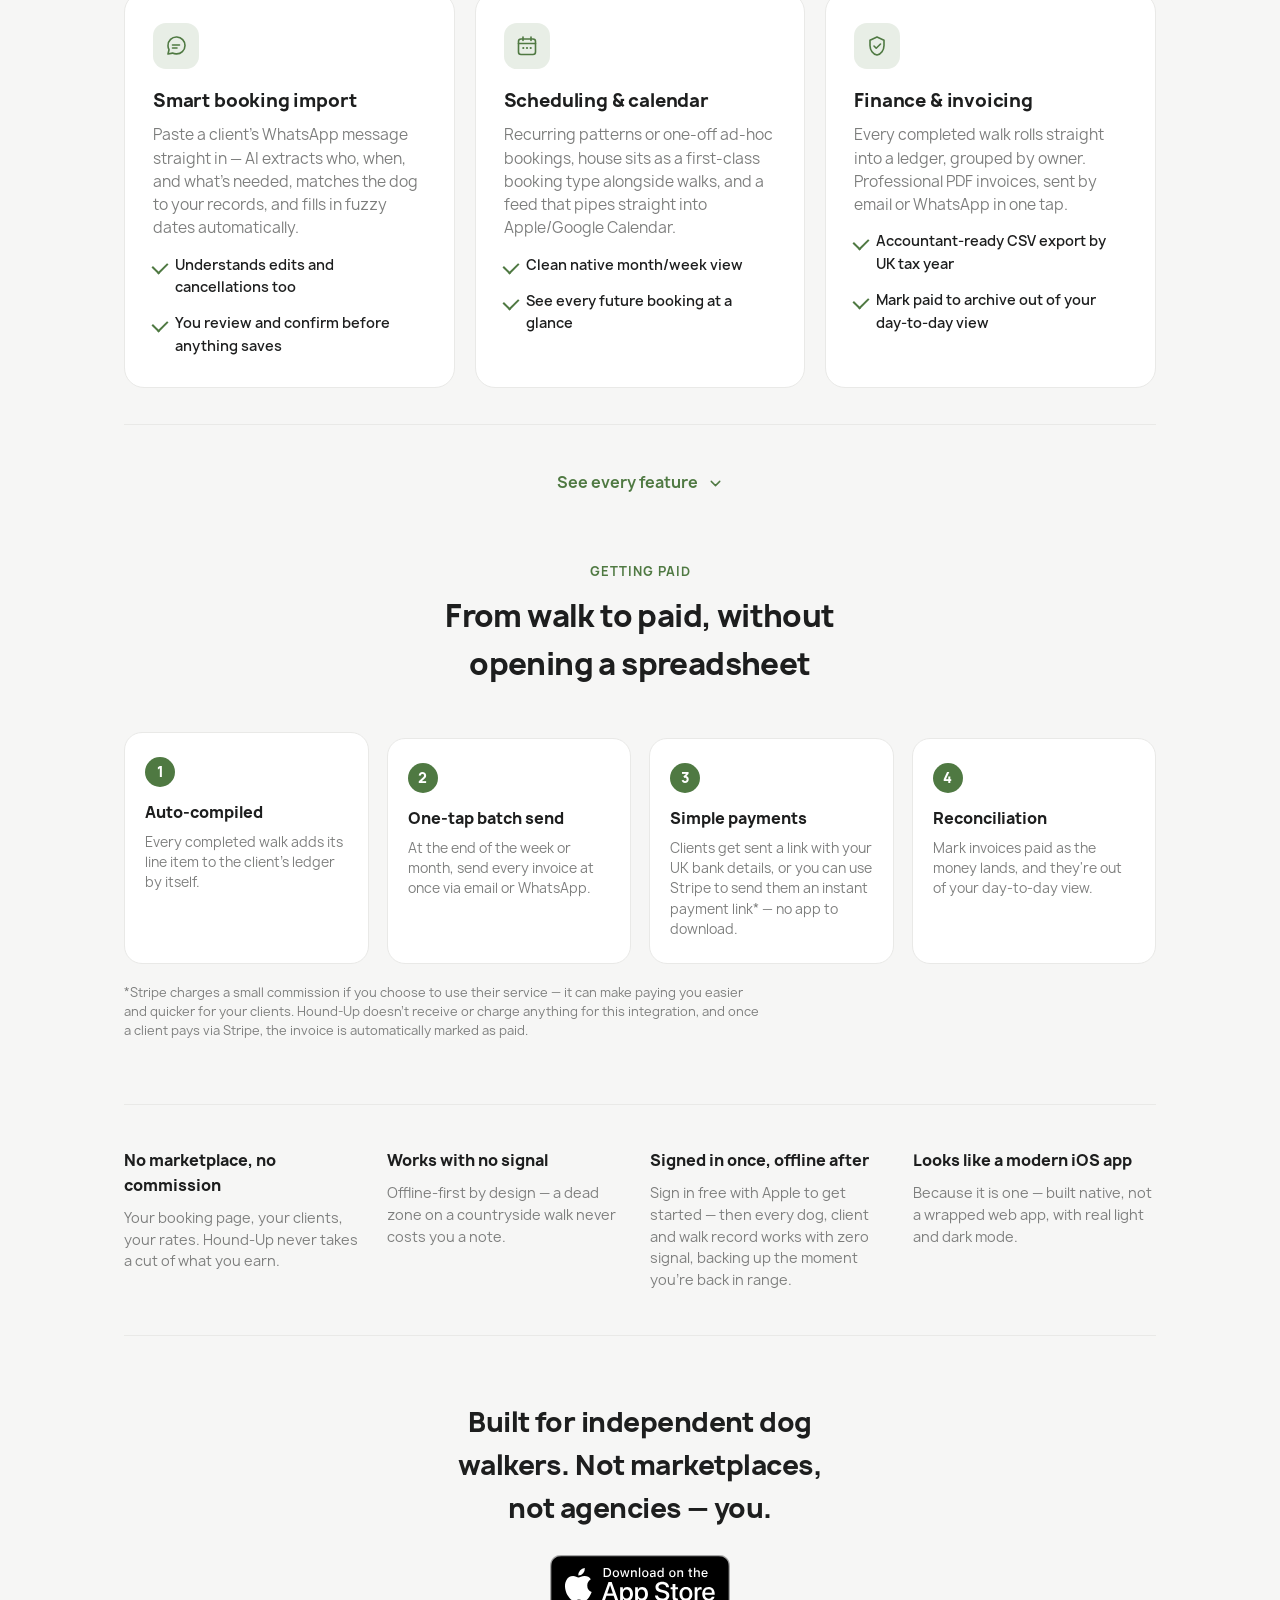
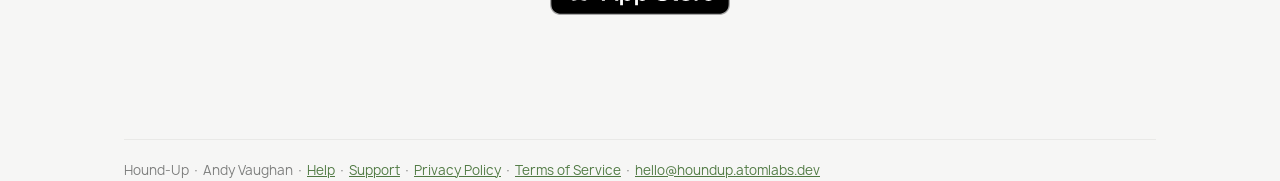
==== commit 98ec6846: "Switch live-tracking map to full color (streets-v12) Same real River Cam location, Mapbox's full-col" ====
--- a/index.html
+++ b/index.html
@@ -206,7 +206,7 @@
             <span>Walking &middot; Buster &amp; Milo</span>
           </div>
           <div class="la-map">
-            <img class="la-map-bg" src="img/screens/live-activity-map-bg-light.png" alt="" loading="lazy">
+            <img class="la-map-bg" src="img/screens/live-activity-map-bg-color.png" alt="" loading="lazy">
             <svg class="la-route" viewBox="0 0 240 128" fill="none">
               <path class="la-route-shadow" d="M20 96C55 40,90 100,128 58S195 20,222 52"/>
               <path class="la-route-line" d="M20 96C55 40,90 100,128 58S195 20,222 52"/>
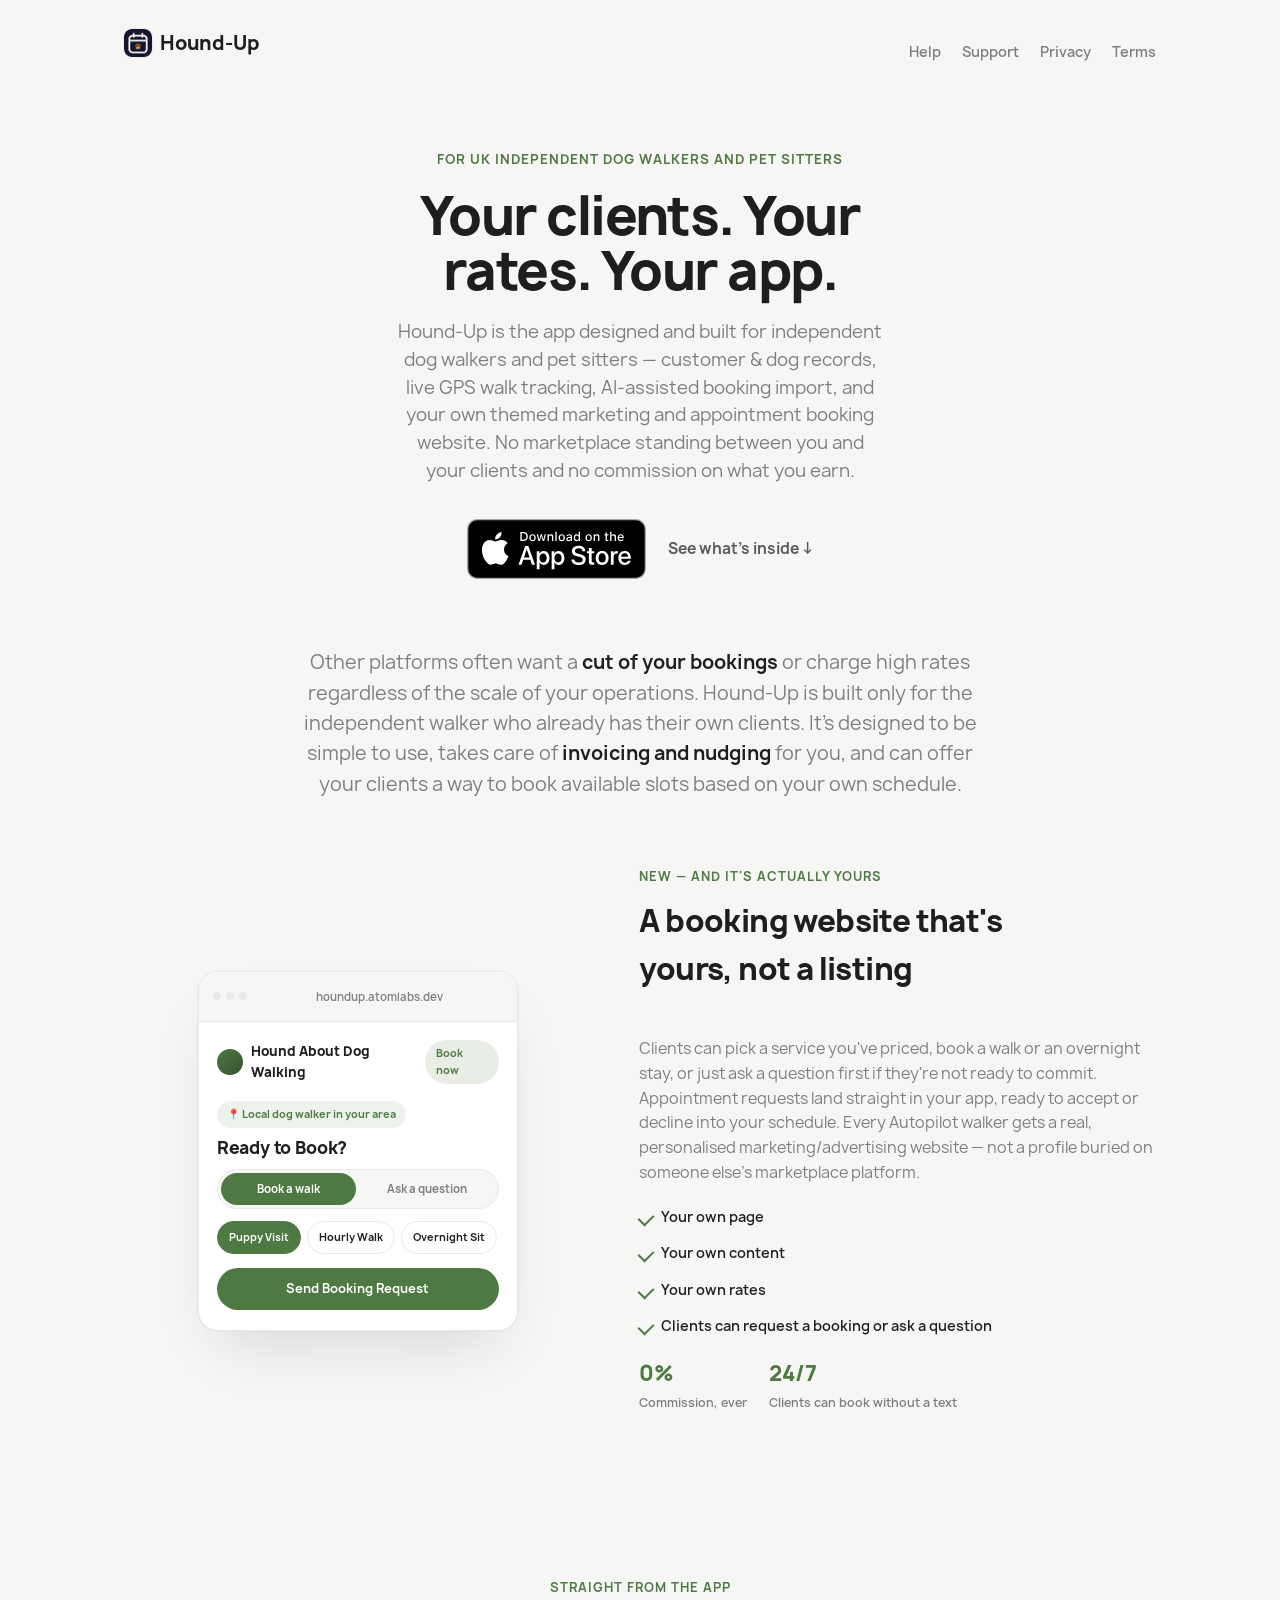
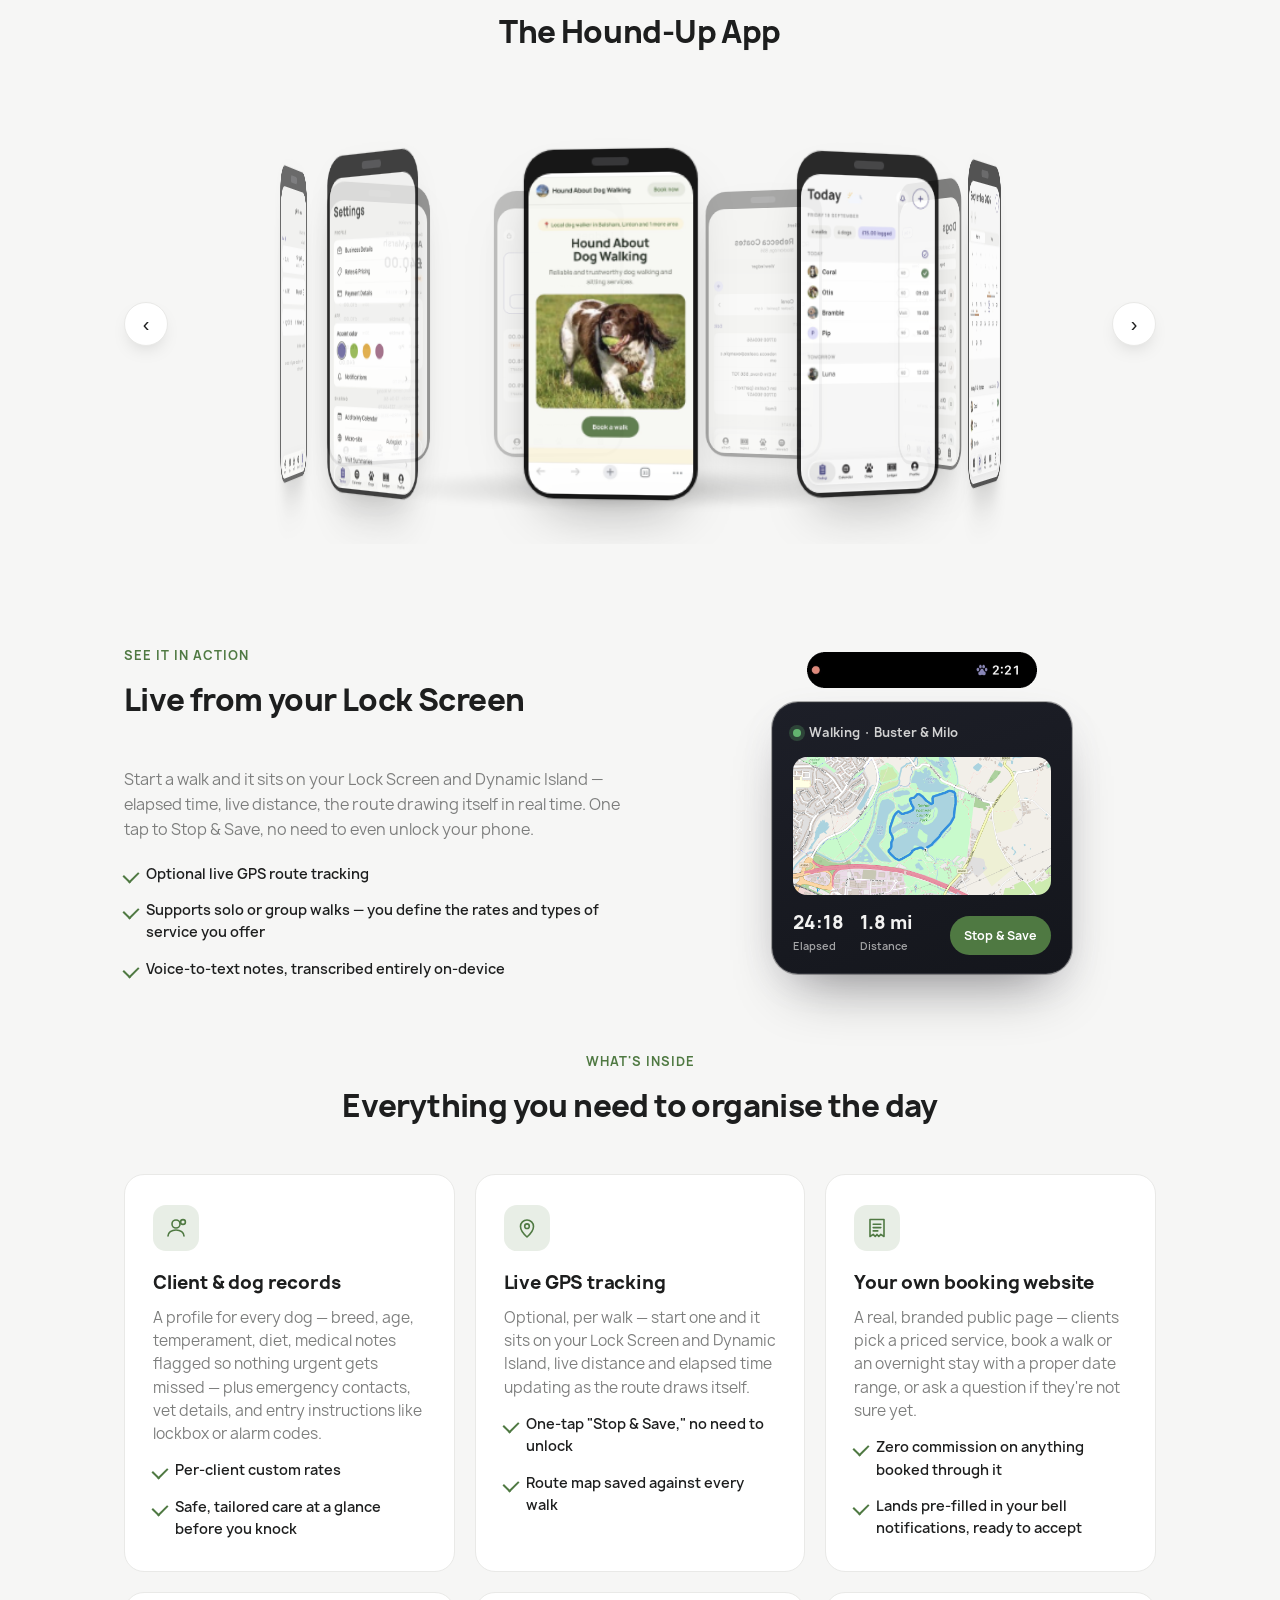
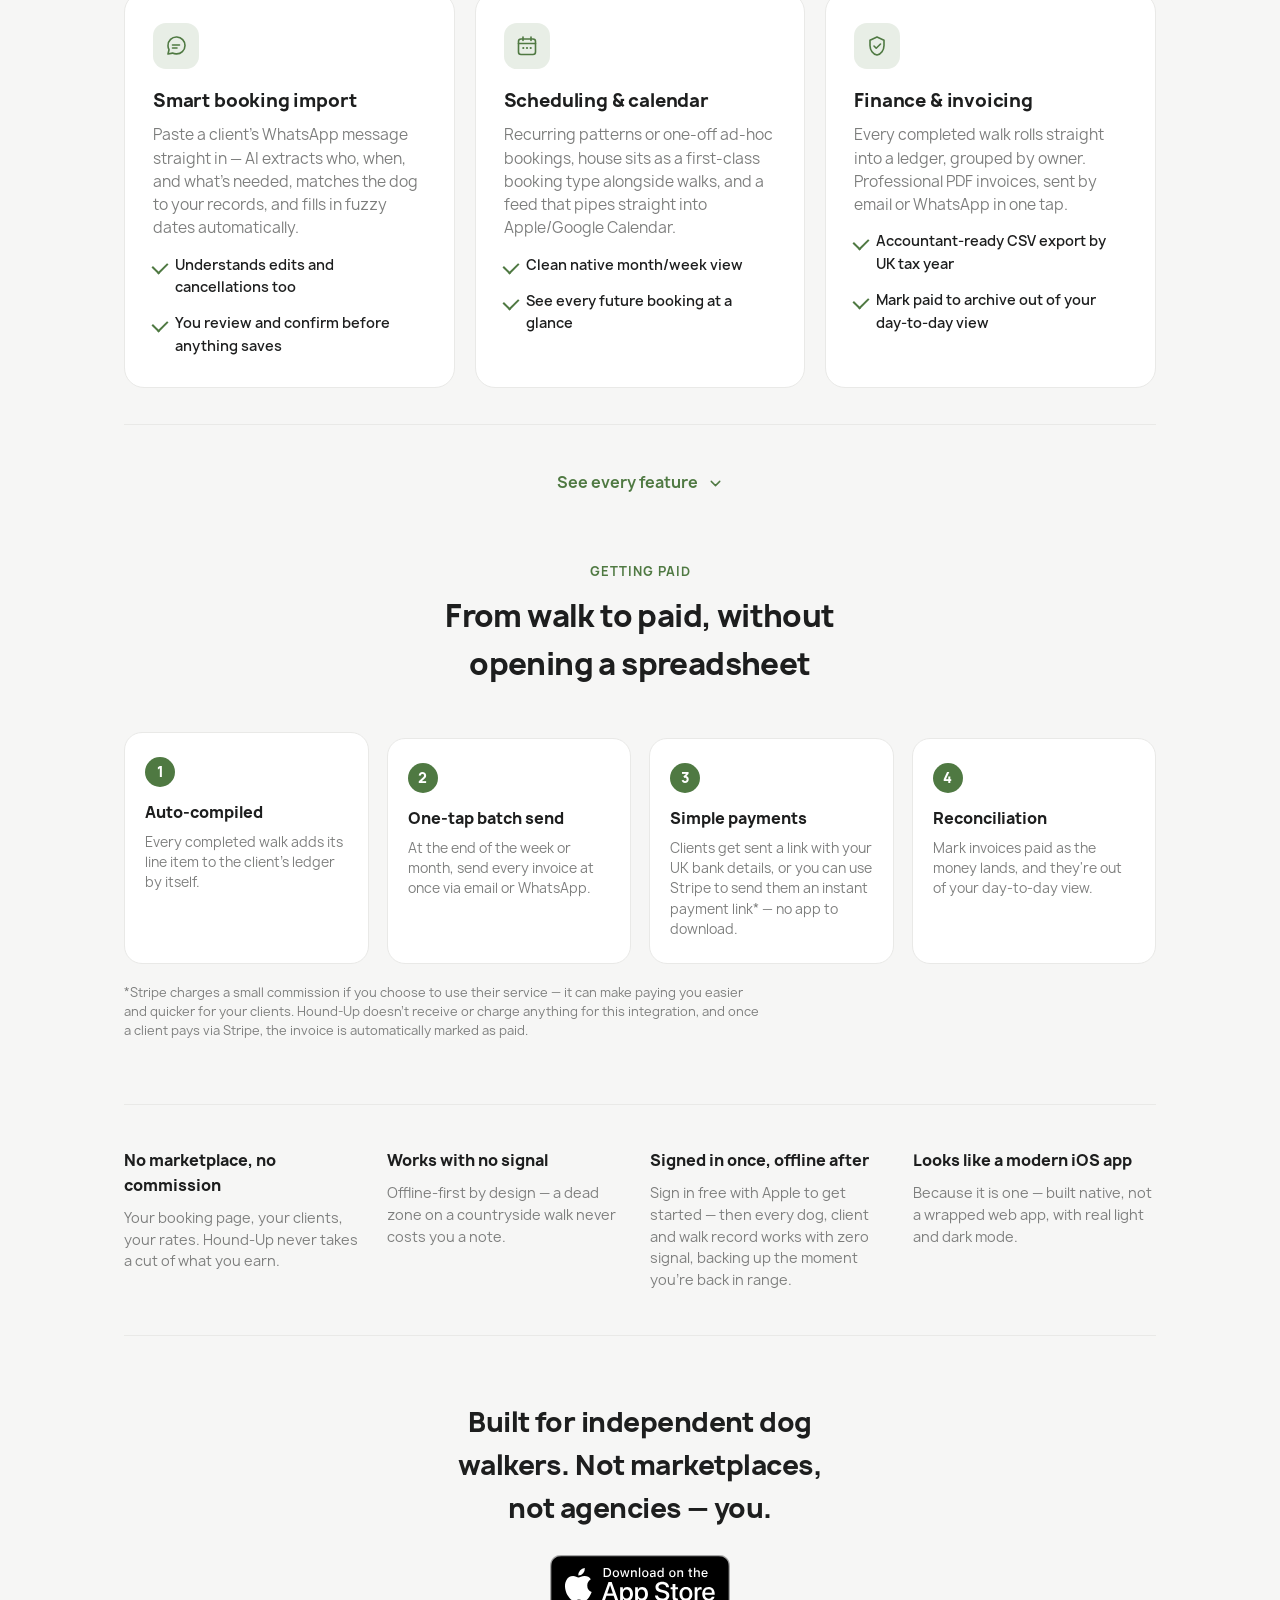
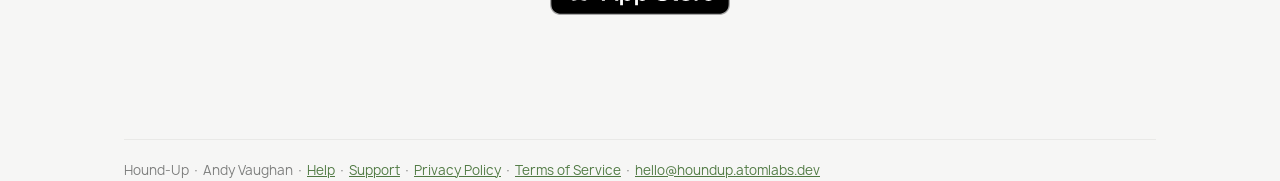
==== commit 342780b3: "Use a real route image (Dinton Pastures) instead of a synthetic overlay Swapped the live-tracking ca" ====
--- a/index.html
+++ b/index.html
@@ -207,15 +207,6 @@
           </div>
           <div class="la-map">
             <img class="la-map-bg" src="img/screens/live-activity-map-bg-color.png" alt="" loading="lazy">
-            <svg class="la-route" viewBox="0 0 240 128" fill="none">
-              <path class="la-route-shadow" d="M20 96C55 40,90 100,128 58S195 20,222 52"/>
-              <path class="la-route-line" d="M20 96C55 40,90 100,128 58S195 20,222 52"/>
-              <circle class="la-route-start" cx="20" cy="96" r="4.5"/>
-              <g transform="translate(222 52)">
-                <circle class="la-pulse" r="5"/>
-                <circle class="la-dot-current" r="5"/>
-              </g>
-            </svg>
           </div>
           <div class="la-card-bottom">
             <div><b>24:18</b><span>Elapsed</span></div>
--- a/marketing.css
+++ b/marketing.css
@@ -669,60 +669,13 @@
   margin-bottom: 14px;
 }
 
-.la-map-bg,
-.la-route {
+.la-map-bg {
   position: absolute;
   inset: 0;
   width: 100%;
   height: 100%;
-}
-
-.la-map-bg {
   object-fit: cover;
   display: block;
-}
-
-.la-route-shadow {
-  stroke: #8885B7;
-  stroke-opacity: 0.4;
-  stroke-width: 8;
-  stroke-linecap: round;
-  filter: blur(4px);
-}
-
-.la-route-line {
-  stroke: #8885B7;
-  stroke-width: 3.5;
-  stroke-linecap: round;
-}
-
-.la-route-start {
-  fill: #14161c;
-  stroke: #8885B7;
-  stroke-width: 2;
-}
-
-.la-dot-current {
-  fill: #ffffff;
-  stroke: #8885B7;
-  stroke-width: 2;
-}
-
-.la-pulse {
-  fill: #8885B7;
-  opacity: 0.5;
-  transform-box: fill-box;
-  transform-origin: center;
-  animation: laPulse 1.8s ease-out infinite;
-}
-
-@keyframes laPulse {
-  0% { transform: scale(1); opacity: 0.5; }
-  100% { transform: scale(3.4); opacity: 0; }
-}
-
-@media (prefers-reduced-motion: reduce) {
-  .la-pulse { animation: none; opacity: 0.22; }
 }
 
 .la-card-bottom {
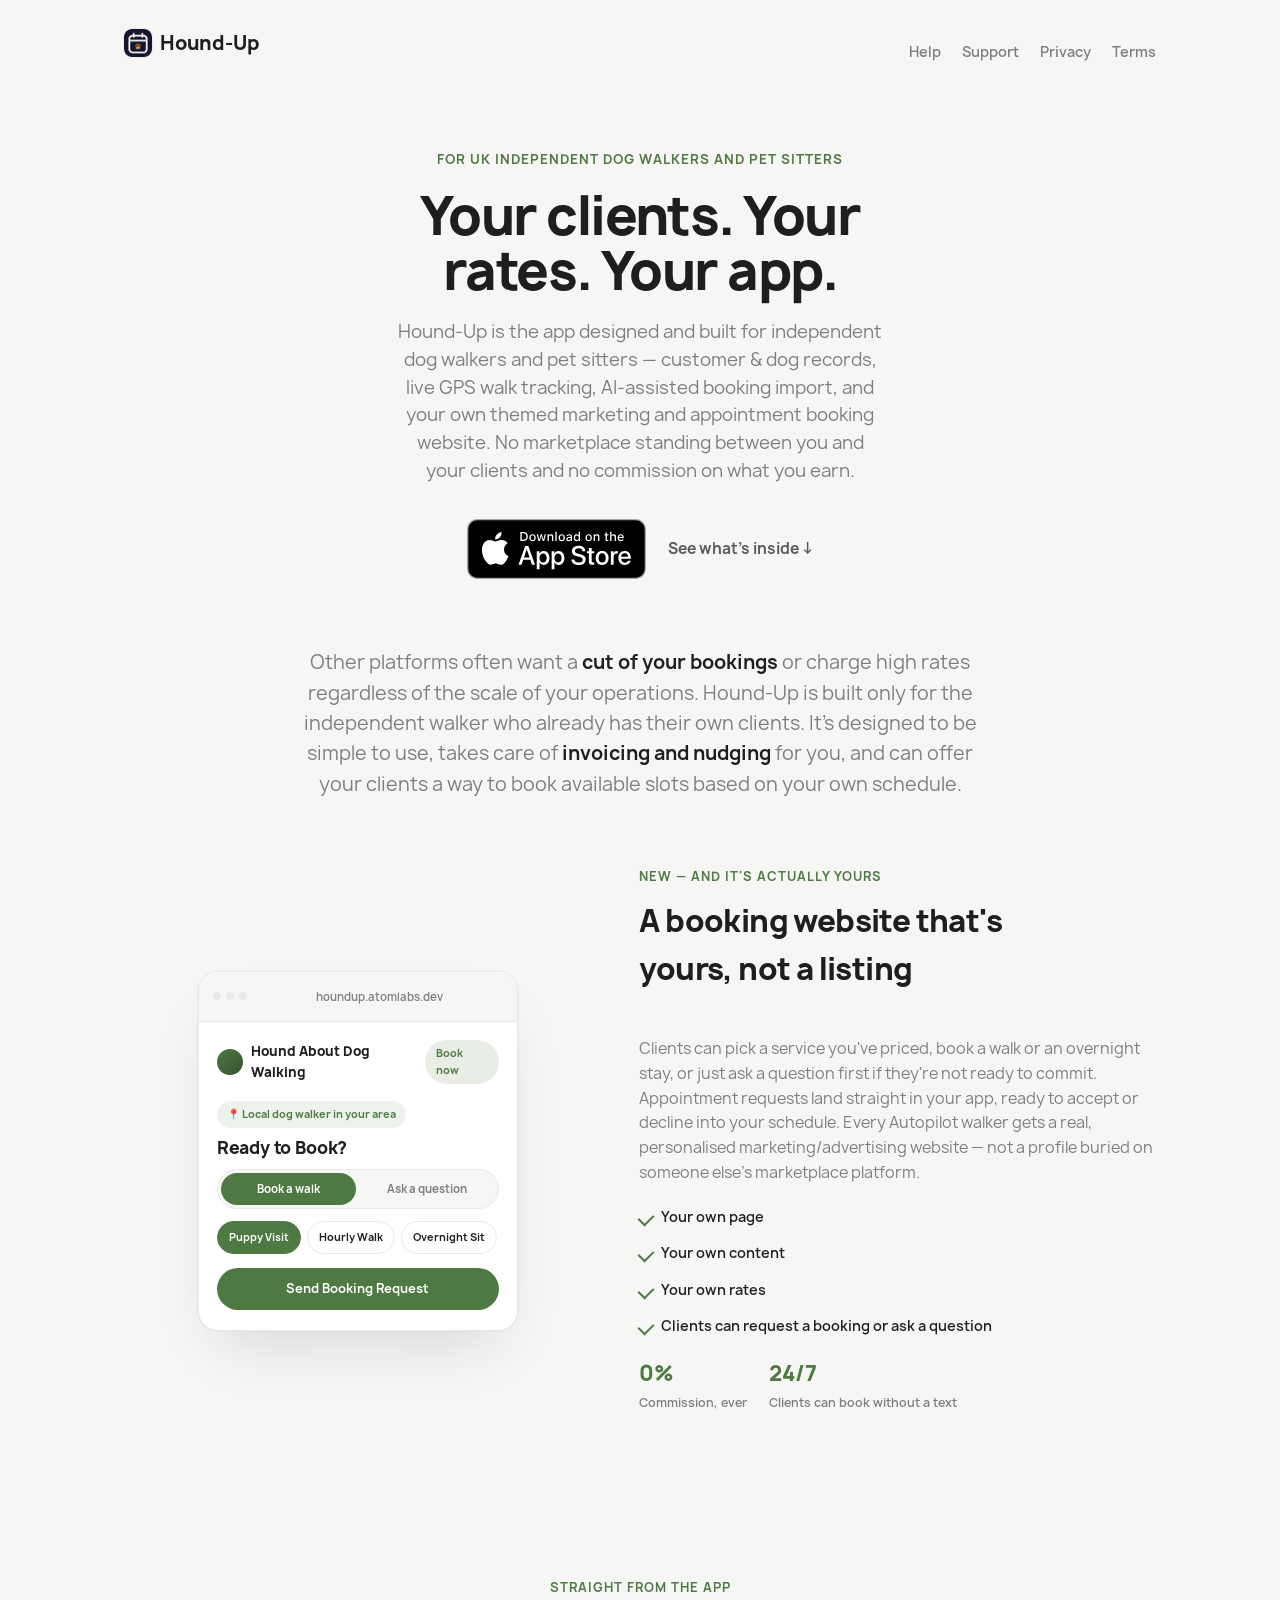
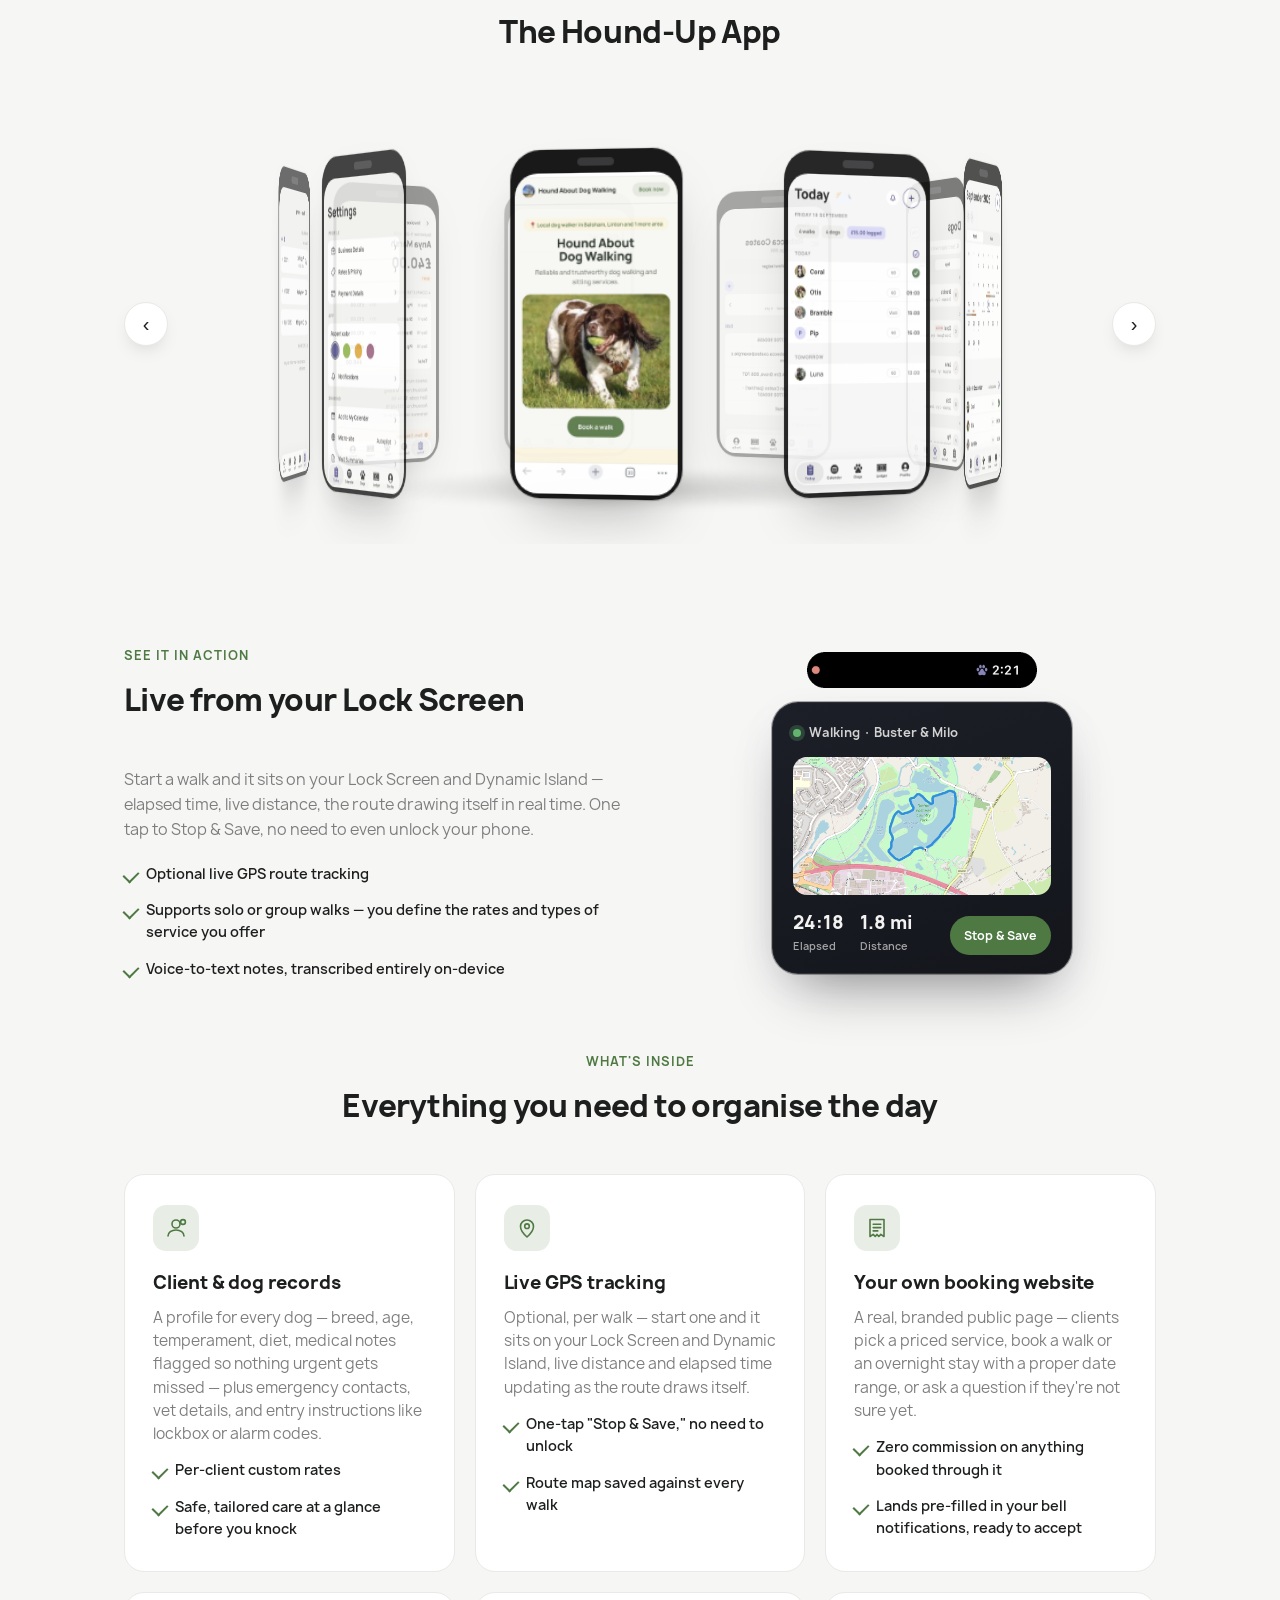
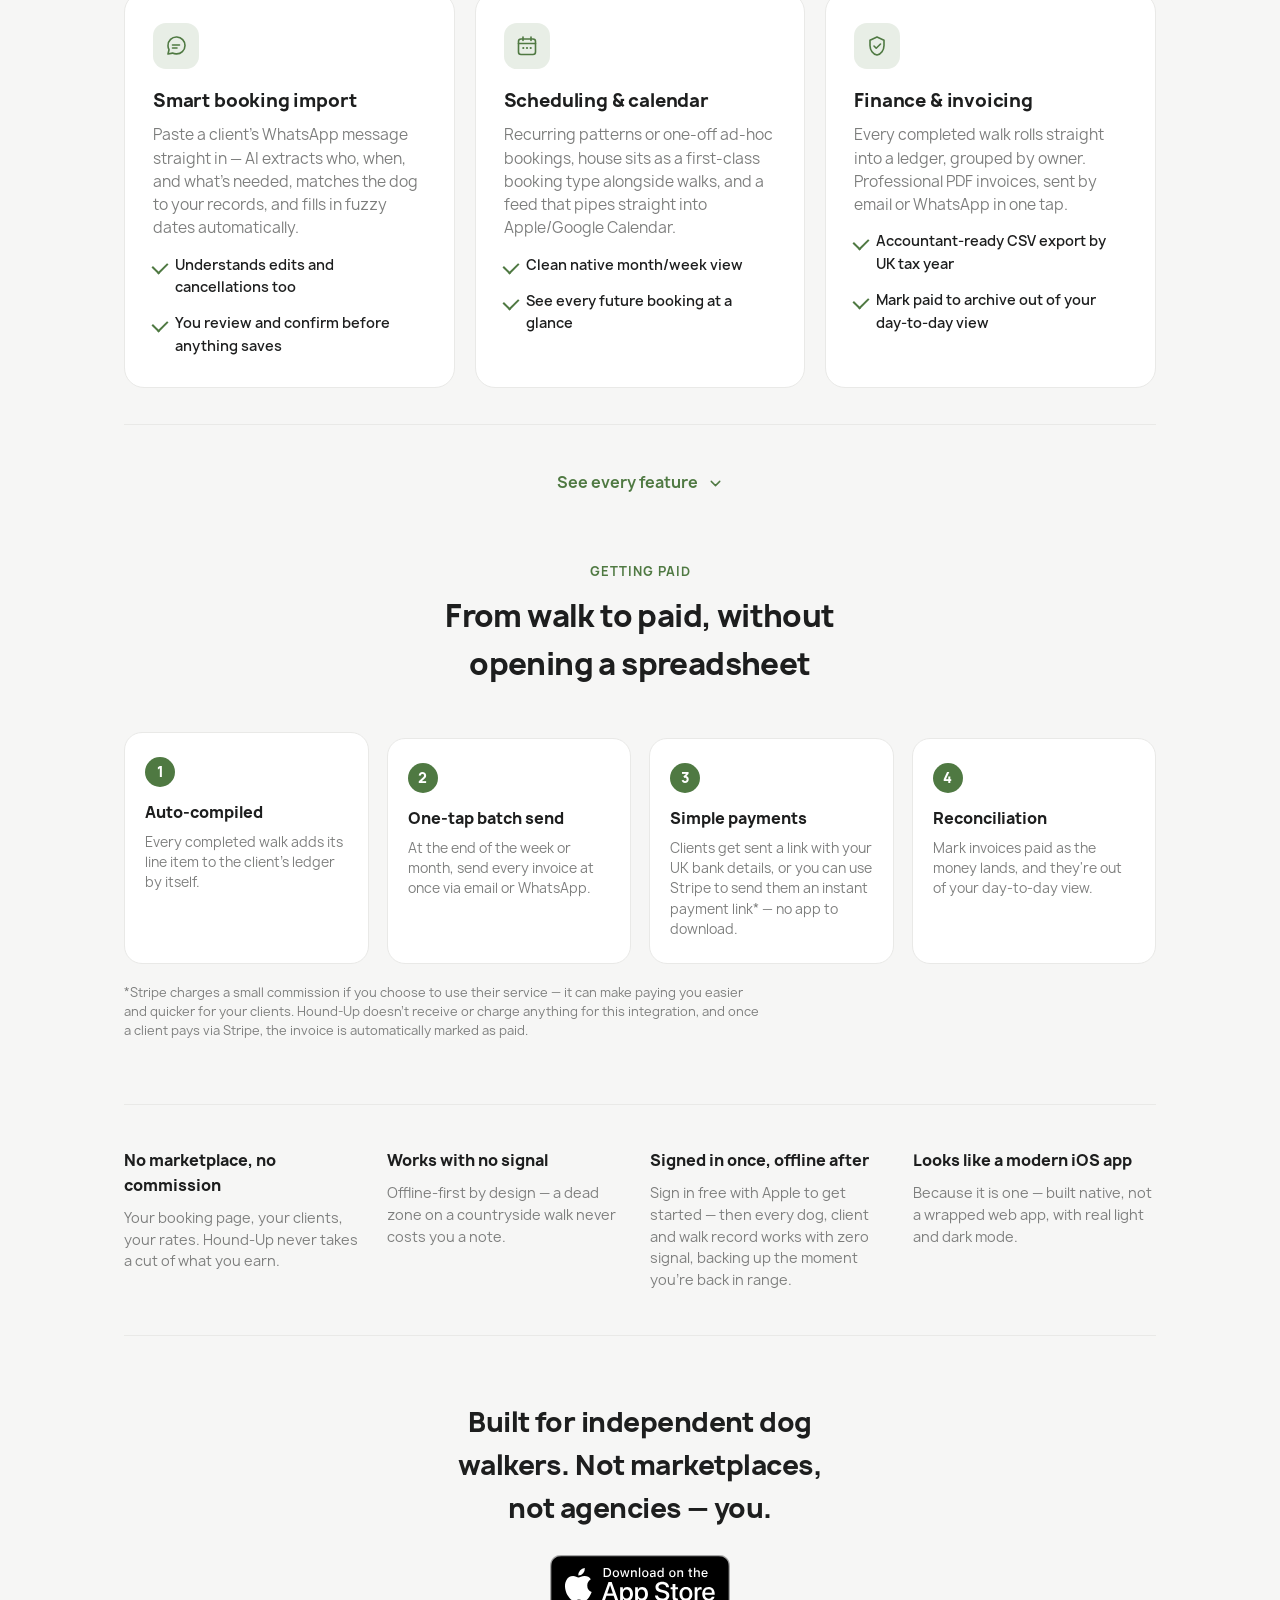
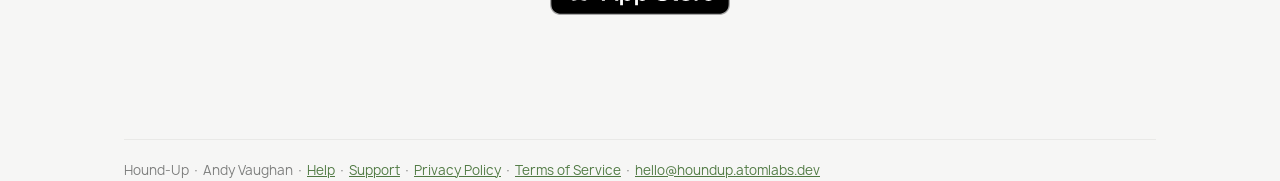
==== commit c9d0c12c: "Make the live-tracking map clickable to view full-size Wired into the existing lightbox mechanism al" ====
--- a/index.html
+++ b/index.html
@@ -205,7 +205,7 @@
             <span class="la-dot"></span>
             <span>Walking &middot; Buster &amp; Milo</span>
           </div>
-          <div class="la-map">
+          <div class="la-map" tabindex="0" role="button" aria-label="Enlarge map" data-lightbox-trigger data-full-src="img/screens/live-activity-map-bg-color.png" data-full-alt="A real walking route around Black Swan Lake, Dinton Pastures Country Park">
             <img class="la-map-bg" src="img/screens/live-activity-map-bg-color.png" alt="" loading="lazy">
           </div>
           <div class="la-card-bottom">
--- a/marketing.css
+++ b/marketing.css
@@ -667,6 +667,13 @@
   border-radius: 14px;
   overflow: hidden;
   margin-bottom: 14px;
+  cursor: zoom-in;
+  transition: opacity 0.15s ease;
+}
+
+.la-map:hover,
+.la-map:focus-visible {
+  opacity: 0.88;
 }
 
 .la-map-bg {
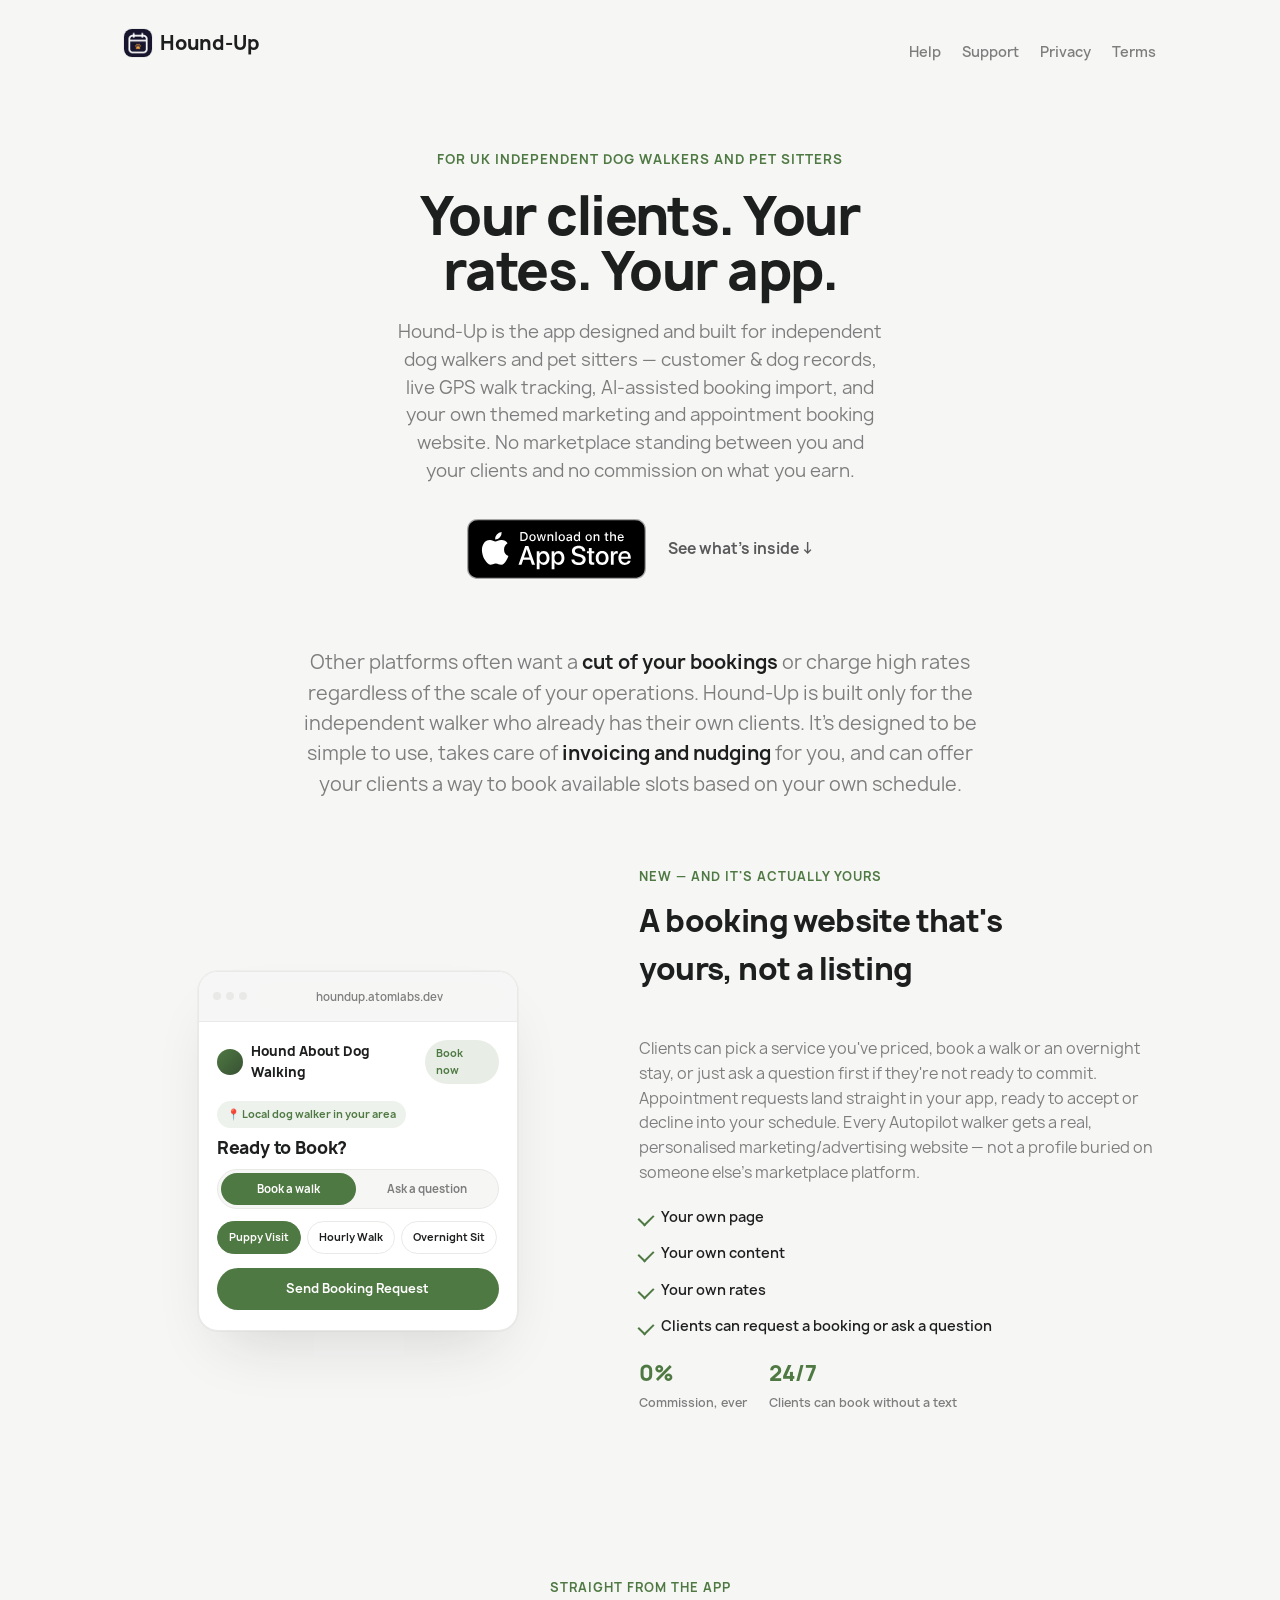
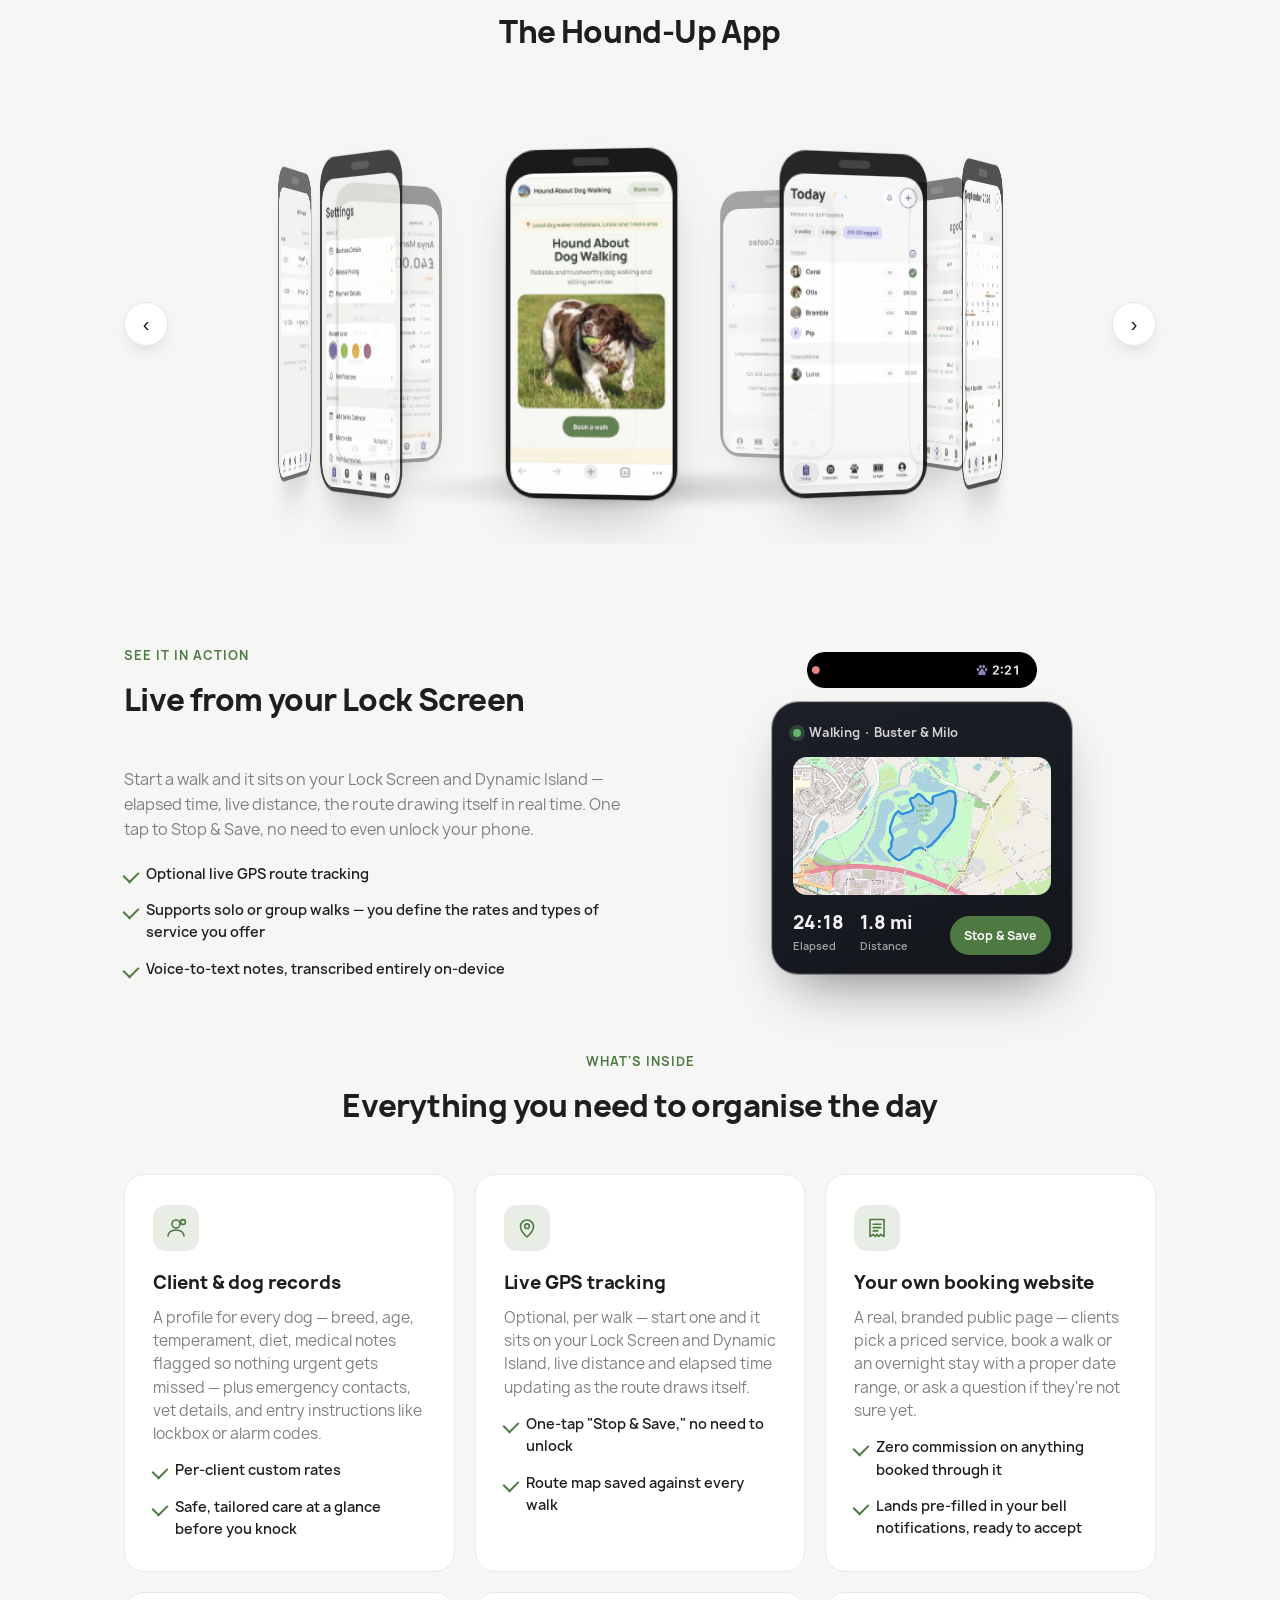
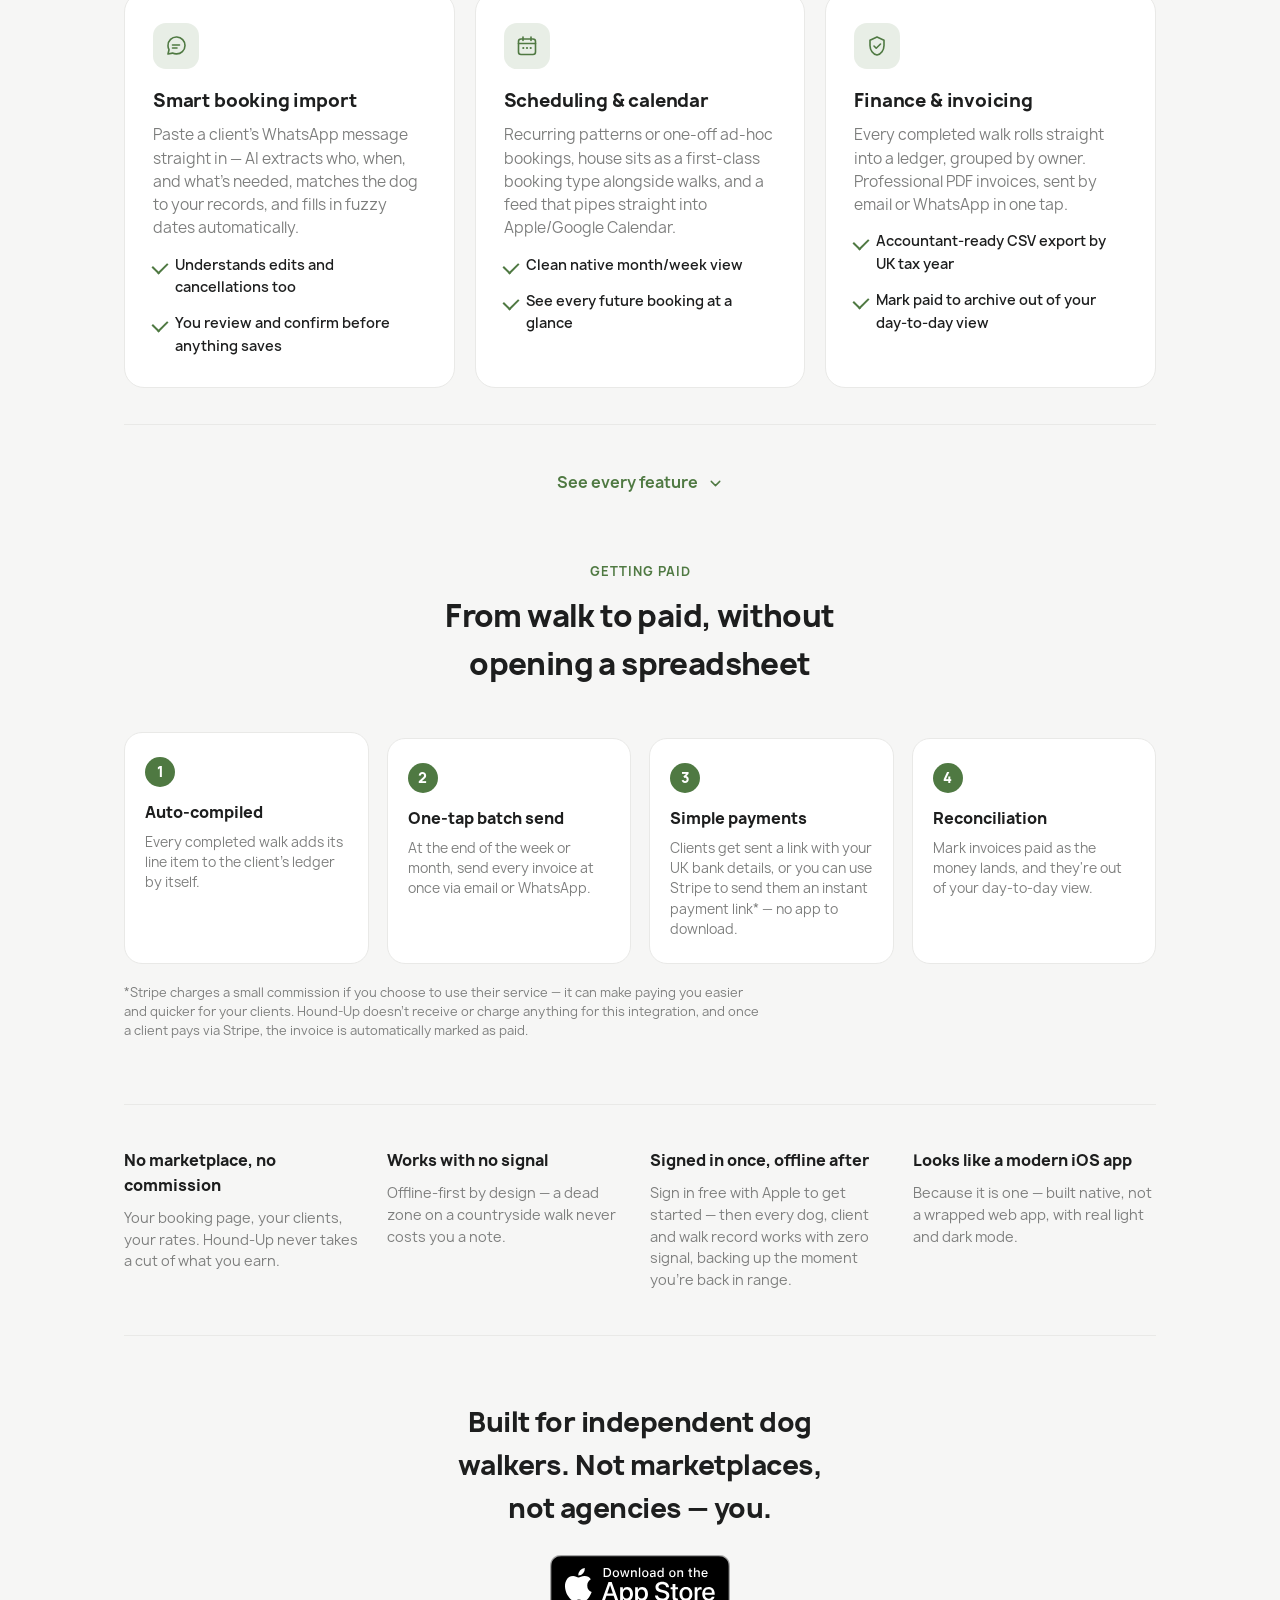
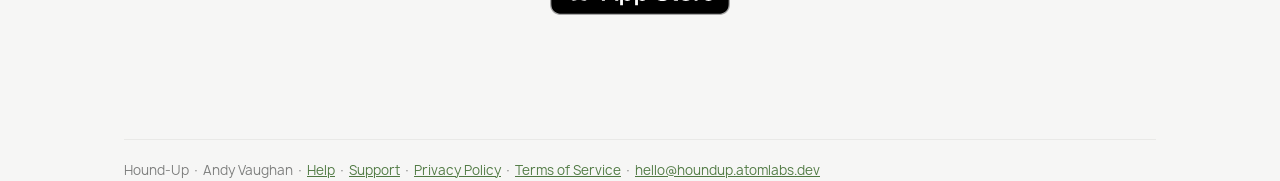
==== commit 9771a5fb: "Bump marketing.css cache-buster Several CSS changes landed today (badge styling, map card, lightbox " ====
--- a/index.html
+++ b/index.html
@@ -18,7 +18,7 @@
 <link rel="icon" href="img/favicon-16.png" sizes="16x16">
 <link rel="apple-touch-icon" href="img/apple-touch-icon.png">
 <link rel="stylesheet" href="style.css?v=2">
-<link rel="stylesheet" href="marketing.css?v=7">
+<link rel="stylesheet" href="marketing.css?v=8">
 </head>
 <body>
 
--- a/marketing.css
+++ b/marketing.css
@@ -1117,7 +1117,12 @@
 }
 
 .lightbox img {
-  max-width: min(420px, 90vw);
+  /* 420px comfortably fit the portrait phone screenshots this was
+     built for — those are actually height-bound by max-height below
+     well before hitting any width cap, so raising this only helps
+     wider images (like the landscape map) without changing how the
+     screenshots display. */
+  max-width: min(900px, 92vw);
   max-height: 86vh;
   width: auto;
   border-radius: 28px;
